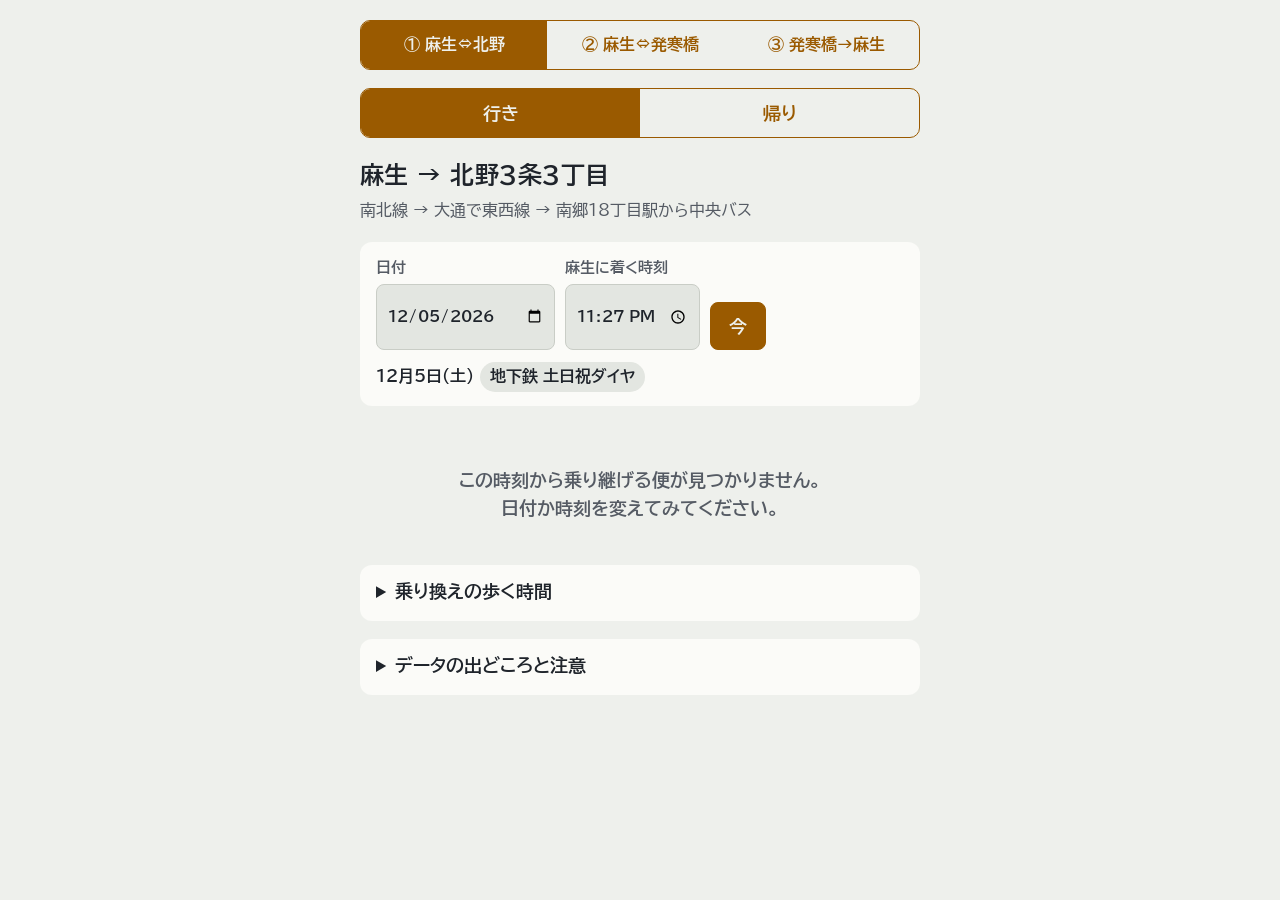
==== timetable/index.html @ 51fb3416 "乗り継ぎ時刻表アプリ（3行程・PWA）を timetable/ に追加" ====
<!doctype html><html><head><meta charset=utf8><meta name=viewport content="width=device-width,initial-scale=1,viewport-fit=cover"><style>:root{color-scheme:light;box-sizing:border-box;padding-top:env(safe-area-inset-top,0px);padding-bottom:env(safe-area-inset-bottom,0px)}html{scroll-padding-top:env(safe-area-inset-top,0px)}body{margin:0;padding:0;font:14px -apple-system,BlinkMacSystemFont,sans-serif;background:#fff;color:#000}img{max-width:100%}[hidden]:not([hidden=until-found i]){display:none!important}</style></head><body>
<title>乗り継ぎ時刻表</title>
<link rel="manifest" href="manifest.json">
<link rel="icon" href="icon.svg" type="image/svg+xml">
<meta name="theme-color" content="#1d2127">
<meta name="claude:viewport-fit-sides" content="cover">
<link rel="preconnect" href="https://fonts.googleapis.com">
<link rel="preconnect" href="https://fonts.gstatic.com" crossorigin>
<link rel="stylesheet" href="https://fonts.googleapis.com/css2?family=BIZ+UDPGothic:wght@400;700&display=swap">
<style>
/* Layout: one narrow column. Route switch, direction switch and search bar on top, then one card per connection, steps drawn as a line timeline in each line's color. */
:root {
  --bg: #1d2127;
  --surface: #262b33;
  --surface-2: #2f353f;
  --fg: #e9e7e2;
  --muted: #a9adb5;
  --line: #3b424d;
  --accent: #f0b35a;
  --namboku: #3fa45a;
  --tozai: #f08a2c;
  --bus: #4fa3d9;
  --warn-bg: #4a3a1f;
  --warn-fg: #f6d79c;
  --font: "BIZ UDPGothic", "Hiragino Sans", "Yu Gothic UI", "Meiryo", system-ui, sans-serif;
  color-scheme: dark;
}
@media (prefers-color-scheme: light) {
  :root:not([data-theme="dark"]) {
    --bg: #eef0ec; --surface: #fbfbf8; --surface-2: #e3e6e1; --fg: #1f242b; --muted: #555b64;
    --line: #c9cdc6; --accent: #9a5a00; --namboku: #1f7a38; --tozai: #b55a00; --bus: #1f6f9f;
    --warn-bg: #f7e6c2; --warn-fg: #5a3a00; color-scheme: light;
  }
}
:root[data-theme="light"] {
  --bg: #eef0ec; --surface: #fbfbf8; --surface-2: #e3e6e1; --fg: #1f242b; --muted: #555b64;
  --line: #c9cdc6; --accent: #9a5a00; --namboku: #1f7a38; --tozai: #b55a00; --bus: #1f6f9f;
  --warn-bg: #f7e6c2; --warn-fg: #5a3a00; color-scheme: light;
}
body {
  background: var(--bg); color: var(--fg);
  font-family: var(--font); font-size: 18px; line-height: 1.6;
  font-variant-numeric: tabular-nums;
}
.wrap {
  max-width: 560px; margin: 0 auto;
  padding-left: max(16px, env(safe-area-inset-left, 0px));
  padding-right: max(16px, env(safe-area-inset-right, 0px));
  padding-block: 20px 40px;
  display: grid; gap: 18px;
}
h1 { font-size: 24px; font-weight: 700; margin: 0; text-wrap: balance; letter-spacing: .02em; }
.route-line { color: var(--muted); font-size: 16px; margin: 4px 0 0; }
.seg { display: grid; grid-template-columns: 1fr 1fr; gap: 0; border: 1px solid var(--accent); border-radius: 10px; overflow: hidden; }
.seg button { border: 0; border-radius: 0; }
.seg3 { grid-template-columns: 1fr 1fr 1fr; }
.seg3 button { padding: 8px 6px; font-size: 16px; line-height: 1.35; }
.panel { background: var(--surface); border-radius: 12px; padding: 14px 16px; display: grid; gap: 12px; }
.row { display: flex; flex-wrap: wrap; gap: 10px; align-items: end; }
label { display: grid; gap: 4px; font-size: 15px; color: var(--muted); font-weight: 700; }
input[type="date"], input[type="time"], input[type="number"] {
  font: inherit; font-weight: 700; color: var(--fg); background: var(--surface-2);
  border: 1px solid var(--line); border-radius: 8px; padding: 8px 10px; min-height: 48px;
}
input[type="number"] { width: 5.5em; }
button {
  font: inherit; font-weight: 700; min-height: 48px; padding: 8px 18px; border-radius: 8px;
  border: 1px solid var(--accent); background: transparent; color: var(--accent); cursor: pointer;
}
button[aria-pressed="true"] { background: var(--accent); color: var(--bg); }
:focus-visible { outline: 3px solid var(--accent); outline-offset: 2px; }
.daytype { font-weight: 700; font-size: 16px; }
.chip { display: inline-block; padding: 2px 10px; border-radius: 999px; background: var(--surface-2); margin-left: 6px; }
.warn { background: var(--warn-bg); color: var(--warn-fg); border-radius: 10px; padding: 10px 14px; font-size: 16px; font-weight: 700; }
.list { display: grid; gap: 14px; }
.card { background: var(--surface); border-radius: 12px; padding: 14px 16px; display: grid; gap: 10px; }
.card.first { outline: 2px solid var(--accent); }
.head { display: flex; flex-wrap: wrap; justify-content: space-between; align-items: baseline; gap: 4px 12px; }
.big { font-size: 28px; font-weight: 700; line-height: 1.25; }
.big small { font-size: 17px; color: var(--muted); font-weight: 700; margin-left: 4px; }
.total { color: var(--muted); font-weight: 700; font-size: 16px; }
.until { font-weight: 700; color: var(--accent); font-size: 17px; }
ol.steps { list-style: none; margin: 0; padding: 0; display: grid; gap: 2px; }
ol.steps li { display: grid; grid-template-columns: 6px 1fr; gap: 12px; }
ol.steps .bar { border-radius: 3px; }
ol.steps .txt { padding-block: 4px; min-width: 0; }
.ln { font-size: 15px; font-weight: 700; }
.tm { font-weight: 700; font-size: 19px; }
.wait { color: var(--muted); font-size: 15px; }
.empty { color: var(--muted); font-weight: 700; text-align: center; padding: 24px 0; }
details { background: var(--surface); border-radius: 12px; padding: 12px 16px; }
summary { font-weight: 700; cursor: pointer; min-height: 32px; }
.notes { font-size: 15px; color: var(--muted); display: grid; gap: 8px; margin-top: 8px; }
.notes p { margin: 0; }
.notes a { color: var(--accent); }
@media (prefers-reduced-motion: reduce) { * { transition: none !important; } }
</style>

<div class="wrap">
  <div class="seg seg3" role="group" aria-label="行程">
    <button type="button" id="r1btn" aria-pressed="true">① 麻生⇔北野</button>
    <button type="button" id="r2btn" aria-pressed="false">② 麻生⇔発寒橋</button>
    <button type="button" id="r3btn" aria-pressed="false">③ 発寒橋→麻生</button>
  </div>

  <div class="seg" role="group" aria-label="向き" id="dirseg">
    <button type="button" id="dirOut" aria-pressed="true">行き</button>
    <button type="button" id="dirBack" aria-pressed="false">帰り</button>
  </div>

  <header>
    <h1 id="ttl">麻生 → 北野3条3丁目</h1>
    <p class="route-line" id="sub">南北線 → 大通で東西線 → 南郷18丁目駅から中央バス</p>
  </header>

  <section class="panel" aria-label="出発の日時">
    <div class="row">
      <label for="d">日付<input type="date" id="d"></label>
      <label for="t"><span id="tlabel">麻生に着く時刻</span><input type="time" id="t"></label>
      <button type="button" id="now" aria-pressed="true">今</button>
    </div>
    <div class="daytype" id="daytype"></div>
  </section>

  <div id="warns" class="list"></div>
  <div id="list" class="list" aria-live="polite"></div>

  <details>
    <summary>乗り換えの歩く時間</summary>
    <div class="notes">
      <p>実際に歩いてみて、合わなければ直してください。どの行程にも使います。この端末に覚えておきます。</p>
      <div class="row">
        <label for="x1">大通 南北線⇔東西線（分）<input type="number" id="x1" min="1" max="20" step="1"></label>
        <label for="x2">南郷18丁目 改札⇔バス乗り場（分）<input type="number" id="x2" min="1" max="20" step="1"></label>
        <label for="x3">琴似 地下鉄⇔バス乗り場（分）<input type="number" id="x3" min="1" max="20" step="1"></label>
        <label for="x4">札幌駅前 バス⇔さっぽろ駅（分）<input type="number" id="x4" min="1" max="20" step="1"></label>
      </div>
      <p>はじめの値（5分・4分・3分・5分）は仮の値です。公式の数字は見つかっていません。</p>
    </div>
  </details>

  <details>
    <summary>データの出どころと注意</summary>
    <div class="notes">
      <p>地下鉄：札幌市交通局の駅別時刻表（南北線 麻生・大通・さっぽろ、東西線 大通・南郷18丁目・琴似）。乗車時間は交通局「駅間所要時間」より、麻生⇔大通 11分、大通⇔南郷18丁目 14分、大通⇔琴似 11分、さっぽろ⇔麻生 9分。</p>
      <p>中央バス（①②）：北海道中央バスの公開時刻データ（GTFS-JP、CC BY、北海道オープンデータ推進協議会）。有効期間 2026年11月1日〜2027年4月30日。①は南62・月62・南77・南85、②は西48・西49（新川発寒線）です。</p>
      <p>JRバス（③）：ジェイ・アール北海道バス公式の時刻表（2026年4月1日改正、手稲線55・55-1、手稲金山線57、西町線61）から、発寒橋の発車時刻を使っています。札幌駅前の到着時刻は便ごとの公式値がないため、公式の区間所要時間（28分）で計算した目安です。</p>
      <p>時刻表どおりの案内です。遅れやバスの現在地は出ません。年末年始の地下鉄のダイヤは確認できていません。</p>
      <p><a href="https://www.city.sapporo.jp/st/time/" target="_blank" rel="noopener">札幌市交通局 時刻表</a> ／ <a href="https://ckan.hoda.jp/dataset/gtfs-data" target="_blank" rel="noopener">北海道中央バス GTFS（HODA）</a> ／ <a href="https://www.jrhokkaidobus.com/" target="_blank" rel="noopener">ジェイ・アール北海道バス</a></p>
    </div>
  </details>
</div>

<script>
const DATA = {"sub":{"asabuS":{"wd":{"6":"0 10 20 30 39 48 57","7":"6 14 21 25 29 33 37 41 45 50 54 58","8":"2 7 11 15 19 23 27 31 36 40 44 48 52 56","9":"0 5 9 13 17 21 25 29 33 37 42 49 56","10":"3 10 17 24 31 38 45 52 59","11":"6 13 20 27 34 41 48 55","12":"2 9 16 23 30 37 44 51 58","13":"5 12 19 26 33 40 47 54","14":"1 8 15 22 29 36 43 50 57","15":"4 11 18 25 32 39 46 53","16":"1 8 15 22 29 35 40 45 50 55","17":"0 6 11 16 21 26 31 36 42 47 52 57","18":"2 7 13 18 23 28 33 38 43 48 53 59","19":"4 9 14 20 25 30 36 41 46 53","20":"2 10 18 26 34 42 50 58","21":"6 14 22 30 38 46 54","22":"2 10 18 27 35 43 51 59","23":"8 17 26 35 43 51","0":"0"},"hol":{"6":"0 10 20 30 40 49 57","7":"5 12 16 20 26 33 39 45 51 57","8":"3 9 15 21 27 32 38 44 50 56","9":"3 10 15 21 28 35 42 49 56","10":"3 10 17 24 31 38 45 52 59","11":"6 13 20 27 34 41 48 55","12":"2 9 16 23 30 37 44 51 58","13":"5 12 19 26 33 40 47 54","14":"1 8 15 22 29 36 43 50 57","15":"4 11 18 25 32 39 46 53","16":"0 7 14 21 28 35 42 49 56","17":"3 10 17 24 31 38 45 52 59","18":"6 13 20 27 34 41 48 57","19":"4 12 18 24 31 37 45 54","20":"2 10 18 26 34 42 50 58","21":"6 14 22 30 38 46 54","22":"2 10 18 27 35 43 51 59","23":"8 17 26 35 43 51","0":"0"}},"odoriE":{"wd":{"6":"15 25 35 45 54","7":"03 12 21 28 35 41 46 50 55 59","8":"03 07 11 15 19 24 28 32 37 41 45 49 53 58","9":"02 05 10 14 19 23 27 31 35 40 45 50 57","10":"04 12 19 26 33 40 47 54","11":"01 08 15 22 29 36 43 50 57","12":"04 11 18 25 32 39 46 53","13":"00 07 14 21 28 35 42 49 56","14":"03 10 17 24 31 38 45 52 59","15":"06 13 20 27 34 41 48 55","16":"02 09 16 23 30 37 45 51 58","17":"04 10 15 20 25 31 36 41 46 51 56","18":"01 06 11 17 22 27 32 37 42 47 53 58","19":"04 09 15 20 25 30 35 40 46 51 57","20":"03 09 17 25 32 40 47 55","21":"02 10 17 25 32 40 47 55","22":"02 10 17 25 34 43 50 59","23":"06 14 23 31 39 47 55","0":"05 15"},"hol":{"6":"15 25 35 45 54","7":"03 13 21 30 37 44 51 58","8":"05 12 19 26 33 40 47 54","9":"01 08 15 22 29 36 43 50 57","10":"04 11 18 25 32 39 46 53","11":"00 07 14 21 28 35 42 49 56","12":"03 10 17 24 31 38 45 52 59","13":"06 13 20 27 34 41 48 55","14":"02 09 16 23 30 37 44 51 58","15":"05 12 19 26 33 40 47 54","16":"01 08 15 22 29 36 43 50 57","17":"04 11 18 25 32 39 46 53","18":"00 07 14 21 28 35 42 49 56","19":"03 10 17 24 31 38 45 53","20":"01 09 15 23 30 38 45 53","21":"00 08 15 23 30 38 45 53","22":"00 08 15 23 32 41 50 58","23":"06 14 22 31 39 47 55","0":"05 15"}},"n18W":{"wd":{"6":"05 15 25 35 42 48 53 59","7":"03 08 12 16 20 24 28 32 37 41 46 50 54 58","8":"02 06 10 14 18 22 27 31 36 40 44 49 53 59","9":"05 12 18 25 33 39 46 52 59","10":"06 13 21 28 35 43 50 57","11":"04 11 18 25 32 39 46 53","12":"00 07 14 21 28 35 42 49 56","13":"03 10 17 24 31 38 45 52 59","14":"06 13 20 27 34 41 48 55","15":"02 09 16 23 30 37 44 51 58","16":"05 12 19 25 30 35 40 45 50 55","17":"00 05 10 15 20 25 31 36 41 46 51 56","18":"02 07 12 17 22 27 32 37 43 48 53 58","19":"05 12 19 27 34 42 50 57","20":"05 12 20 27 35 42 50 57","21":"05 12 20 27 35 42 50 57","22":"05 14 23 32 41 49 57","23":"05 15 25 35 45 55","0":"05"},"hol":{"6":"05 15 25 35 44 51 58","7":"06 13 20 27 34 41 48 55","8":"02 09 16 23 30 37 44 51 58","9":"05 12 19 26 33 40 47 54","10":"01 08 15 22 29 36 43 50 57","11":"04 11 18 25 32 39 46 53","12":"00 07 14 21 28 35 42 49 56","13":"03 10 17 24 31 38 45 52 59","14":"06 13 20 27 34 41 48 55","15":"02 09 16 23 30 37 44 51 58","16":"05 12 19 26 33 40 47 54","17":"01 08 15 22 29 36 43 50 57","18":"04 11 18 25 32 39 46 53","19":"00 08 16 24 32 40 48 55","20":"03 10 18 25 33 40 48 55","21":"03 10 18 25 33 40 48 55","22":"03 12 21 29 39 48 57","23":"05 15 25 35 45 55","0":"05"}},"odoriN":{"wd":{"6":"16 26 36 46 54","7":"1 8 14 20 25 29 33 37 41 46 50 54 58","8":"3 7 11 15 19 23 27 31 35 39 44 48 52 56","9":"1 5 9 13 17 21 25 30 37 43 50 58","10":"5 13 19 26 34 41 48 55","11":"2 9 16 23 30 37 44 51 58","12":"5 12 19 26 33 40 47 54","13":"1 8 15 22 29 36 43 50 57","14":"4 11 18 25 32 39 46 53","15":"0 7 14 21 28 35 42 49 56","16":"3 10 17 23 28 32 37 42 48 53 59","17":"4 9 14 19 25 30 35 40 45 50 55","18":"1 6 11 16 21 26 32 37 42 47 52 57","19":"2 7 12 18 23 30 34 38 45 53","20":"1 9 17 25 33 42 50 58","21":"6 14 22 30 38 46 54","22":"2 10 18 26 34 43 51","23":"0 8 15 23 31 40 49 58","0":"7 16"},"hol":{"6":"16 26 36 46 54","7":"1 8 15 21 27 33 39 45 51 56","8":"1 7 13 19 25 31 37 43 49 55","9":"2 8 16 23 30 37 44 51 59","10":"5 12 19 26 33 40 47 54","11":"1 8 15 22 29 36 43 50 57","12":"4 11 18 25 32 39 46 53","13":"0 7 14 21 28 35 42 49 56","14":"3 10 17 24 31 38 45 52 59","15":"6 13 20 27 34 41 48 55","16":"2 9 16 23 30 37 44 51 58","17":"5 12 19 26 33 40 47 54","18":"1 8 15 22 29 36 43 50 57","19":"4 12 20 28 32 37 45 53","20":"2 10 18 25 34 42 50 58","21":"6 14 22 30 38 46 54","22":"2 10 18 26 34 43 51","23":"0 8 15 23 31 40 49 58","0":"7 16"}},"odoriW":{"wd":{"6":"09 19 29 39 49 56","7":"02 07 13 17 22 26 30 34 38 42 46 51 55","8":"00 04 08 12 16 20 24 28 32 36 41 45 50 54 58","9":"03 07 13 19 26 32 39 47 53","10":"00 06 13 20 27 35 42 49 57","11":"04 11 18 25 32 39 46 53","12":"00 07 14 21 28 35 42 49 56","13":"03 10 17 24 31 38 45 52 59","14":"06 13 20 27 34 41 48 55","15":"02 09 16 23 30 37 44 51 58","16":"05 12 19 26 33 39 44 49 54 59","17":"04 09 14 19 24 29 34 39 45 50 55","18":"00 05 10 16 21 26 31 36 41 46 51 57","19":"02 07 12 19 26 33 41 48 56","20":"04 11 19 26 34 41 49 56","21":"04 11 19 26 34 41 49 56","22":"04 11 19 28 37 46 55","23":"03 11 19 29 39 49 59","0":"09 19"},"hol":{"6":"09 19 29 39 49 58","7":"05 12 20 27 34 41 48 55","8":"02 09 16 23 30 37 44 51 58","9":"05 12 19 26 33 40 47 54","10":"01 08 15 22 29 36 43 50 57","11":"04 11 18 25 32 39 46 53","12":"00 07 14 21 28 35 42 49 56","13":"03 10 17 24 31 38 45 52 59","14":"06 13 20 27 34 41 48 55","15":"02 09 16 23 30 37 44 51 58","16":"05 12 19 26 33 40 47 54","17":"01 08 15 22 29 36 43 50 57","18":"04 11 18 25 32 39 46 53","19":"00 07 14 22 30 38 46 54","20":"02 09 17 24 32 39 47 54","21":"02 09 17 24 32 39 47 54","22":"02 09 17 26 35 43 53","23":"02 11 19 29 39 49 59","0":"09 19"}},"kotoniE":{"wd":{"6":"04 14 24 34 43 52","7":"01 10 17 24 30 35 39 43 47 52 56","8":"00 04 08 12 16 21 25 30 34 38 42 46 50 54 59","9":"03 08 12 16 20 24 29 34 39 46 53","10":"01 08 15 22 29 36 43 50 57","11":"04 11 18 25 32 39 46 53","12":"00 07 14 21 28 35 42 49 56","13":"03 10 17 24 31 38 45 52 59","14":"06 13 20 27 34 41 48 55","15":"02 09 16 23 30 37 44 51 58","16":"05 12 19 26 34 40 47 53 59","17":"04 09 14 20 25 30 35 40 45 50 55","18":"00 06 11 16 21 26 31 36 42 47 53 58","19":"04 09 14 19 24 29 35 40 46 52 58","20":"06 14 21 29 36 44 51 59","21":"06 14 21 29 36 44 51 59","22":"06 14 23 32 39 48 55","23":"03 12 20 28 36 44 54","0":"04"},"hol":{"6":"04 14 24 34 43 52","7":"02 10 19 26 33 40 47 54","8":"01 08 15 22 29 36 43 50 57","9":"04 11 18 25 32 39 46 53","10":"00 07 14 21 28 35 42 49 56","11":"03 10 17 24 31 38 45 52 59","12":"06 13 20 27 34 41 48 55","13":"02 09 16 23 30 37 44 51 58","14":"05 12 19 26 33 40 47 54","15":"01 08 15 22 29 36 43 50 57","16":"04 11 18 25 32 39 46 53","17":"00 07 14 21 28 35 42 49 56","18":"03 10 17 24 31 38 45 52 59","19":"06 13 20 27 34 42 50 58","20":"04 12 19 27 34 42 49 57","21":"04 12 19 27 34 42 49 57","22":"04 12 21 30 39 47 55","23":"03 11 20 28 36 44 54","0":"04"}},"sapporoN":{"wd":{"6":"18 28 38 48 55","7":"03 10 16 22 26 30 35 39 43 48 52 56","8":"00 05 09 13 17 21 25 29 33 37 41 46 50 54 58","9":"02 06 10 14 18 22 27 32 38 45 52 59","10":"07 14 20 28 35 42 49 56","11":"03 10 17 24 31 38 45 52 59","12":"06 13 20 27 34 41 48 55","13":"02 09 16 23 30 37 44 51 58","14":"05 12 19 26 33 40 47 54","15":"01 08 15 22 29 36 43 50 57","16":"04 11 18 24 29 34 39 44 49 55","17":"00 05 11 16 21 26 31 36 41 47 52 57","18":"02 07 12 18 23 28 33 38 43 48 53 59","19":"04 09 14 19 25 31 35 39 47 55","20":"03 11 19 27 35 43 52","21":"00 08 16 24 32 40 48 56","22":"04 12 20 28 36 44 53","23":"01 10 17 25 33 41 50","0":"00 09 18"},"hol":{"6":"18 28 38 48 55","7":"03 10 16 22 28 34 40 46 52 58","8":"03 09 15 21 27 33 39 45 51 57","9":"03 10 17 25 32 39 46 53","10":"00 07 14 21 28 35 42 49 56","11":"03 10 17 24 31 38 45 52 59","12":"06 13 20 27 34 41 48 55","13":"02 09 16 23 30 37 44 51 58","14":"05 12 19 26 33 40 47 54","15":"01 08 15 22 29 36 43 50 57","16":"04 11 18 25 32 39 46 53","17":"00 07 14 21 28 35 42 49 56","18":"03 10 17 24 31 38 45 52 59","19":"06 13 21 30 34 38 47 55","20":"03 11 19 27 35 44 52","21":"00 08 16 24 32 40 48 56","22":"04 12 20 28 36 44 53","23":"01 10 17 25 33 41 50","0":"00 09 18"}}},"out":[{"dep":"07:07","arr":"07:12","route":"南77清田団地線","head":"清田団地","svc":"S000001"},{"dep":"07:28","arr":"07:33","route":"南85清田団地線","head":"ヒルズガーデン清田","svc":"S000001"},{"dep":"07:32","arr":"07:37","route":"南62北野線","head":"イオンモール札幌平岡","svc":"S000001"},{"dep":"07:35","arr":"07:41","route":"月62北野線","head":"イオンモール札幌平岡","svc":"S000001"},{"dep":"07:43","arr":"07:48","route":"南77清田団地線","head":"清田団地","svc":"S000001"},{"dep":"07:56","arr":"08:01","route":"南85清田団地線","head":"ヒルズガーデン清田","svc":"S000001"},{"dep":"08:07","arr":"08:12","route":"南77清田団地線","head":"清田団地","svc":"S000001"},{"dep":"08:10","arr":"08:15","route":"南62北野線","head":"イオンモール札幌平岡","svc":"S000001"},{"dep":"08:18","arr":"08:26","route":"月62北野線","head":"イオンモール札幌平岡","svc":"S000001"},{"dep":"08:25","arr":"08:30","route":"南77清田団地線","head":"清田団地","svc":"S000001"},{"dep":"08:32","arr":"08:37","route":"南85清田団地線","head":"ヒルズガーデン清田","svc":"S000001"},{"dep":"09:14","arr":"09:19","route":"南77清田団地線","head":"清田団地","svc":"S000001"},{"dep":"09:16","arr":"09:21","route":"月62北野線","head":"イオンモール札幌平岡","svc":"S000001"},{"dep":"10:08","arr":"10:14","route":"月62北野線","head":"イオンモール札幌平岡","svc":"S000001"},{"dep":"10:14","arr":"10:19","route":"南77清田団地線","head":"清田団地","svc":"S000001"},{"dep":"10:25","arr":"10:30","route":"南85清田団地線","head":"ヒルズガーデン清田","svc":"S000001"},{"dep":"10:40","arr":"10:45","route":"南77清田団地線","head":"清田団地","svc":"S000001"},{"dep":"10:55","arr":"11:00","route":"南85清田団地線","head":"ヒルズガーデン清田","svc":"S000001"},{"dep":"11:05","arr":"11:10","route":"月62北野線","head":"イオンモール札幌平岡","svc":"S000001"},{"dep":"11:25","arr":"11:30","route":"南85清田団地線","head":"ヒルズガーデン清田","svc":"S000001"},{"dep":"11:40","arr":"11:45","route":"南77清田団地線","head":"清田団地","svc":"S000001"},{"dep":"11:55","arr":"12:00","route":"南85清田団地線","head":"ヒルズガーデン清田","svc":"S000001"},{"dep":"12:05","arr":"12:10","route":"月62北野線","head":"イオンモール札幌平岡","svc":"S000001"},{"dep":"12:25","arr":"12:30","route":"南85清田団地線","head":"ヒルズガーデン清田","svc":"S000001"},{"dep":"12:40","arr":"12:45","route":"南77清田団地線","head":"清田団地","svc":"S000001"},{"dep":"12:55","arr":"13:00","route":"南85清田団地線","head":"ヒルズガーデン清田","svc":"S000001"},{"dep":"13:05","arr":"13:10","route":"月62北野線","head":"イオンモール札幌平岡","svc":"S000001"},{"dep":"13:25","arr":"13:30","route":"南85清田団地線","head":"ヒルズガーデン清田","svc":"S000001"},{"dep":"13:55","arr":"14:00","route":"南85清田団地線","head":"ヒルズガーデン清田","svc":"S000001"},{"dep":"14:05","arr":"14:10","route":"月62北野線","head":"イオンモール札幌平岡","svc":"S000001"},{"dep":"14:25","arr":"14:30","route":"南85清田団地線","head":"ヒルズガーデン清田","svc":"S000001"},{"dep":"14:55","arr":"15:00","route":"南85清田団地線","head":"ヒルズガーデン清田","svc":"S000001"},{"dep":"15:05","arr":"15:10","route":"月62北野線","head":"イオンモール札幌平岡","svc":"S000001"},{"dep":"15:25","arr":"15:30","route":"南85清田団地線","head":"ヒルズガーデン清田","svc":"S000001"},{"dep":"15:40","arr":"15:45","route":"南77清田団地線","head":"清田団地","svc":"S000001"},{"dep":"15:55","arr":"16:00","route":"南85清田団地線","head":"ヒルズガーデン清田","svc":"S000001"},{"dep":"16:05","arr":"16:11","route":"月62北野線","head":"イオンモール札幌平岡","svc":"S000001"},{"dep":"16:09","arr":"16:14","route":"南77清田団地線","head":"清田団地","svc":"S000001"},{"dep":"16:20","arr":"16:25","route":"南85清田団地線","head":"ヒルズガーデン清田","svc":"S000001"},{"dep":"16:40","arr":"16:46","route":"南77清田団地線","head":"清田団地","svc":"S000001"},{"dep":"16:50","arr":"16:55","route":"南85清田団地線","head":"ヒルズガーデン清田","svc":"S000001"},{"dep":"17:06","arr":"17:12","route":"月62北野線","head":"イオンモール札幌平岡","svc":"S000001"},{"dep":"17:09","arr":"17:15","route":"南77清田団地線","head":"清田団地","svc":"S000001"},{"dep":"17:25","arr":"17:30","route":"南85清田団地線","head":"ヒルズガーデン清田","svc":"S000001"},{"dep":"17:40","arr":"17:46","route":"南77清田団地線","head":"清田団地","svc":"S000001"},{"dep":"17:50","arr":"17:55","route":"南85清田団地線","head":"ヒルズガーデン清田","svc":"S000001"},{"dep":"17:54","arr":"18:02","route":"月62北野線","head":"イオンモール札幌平岡","svc":"S000001"},{"dep":"18:10","arr":"18:16","route":"南77清田団地線","head":"清田団地","svc":"S000001"},{"dep":"18:20","arr":"18:25","route":"南85清田団地線","head":"ヒルズガーデン清田","svc":"S000001"},{"dep":"18:40","arr":"18:49","route":"月62北野線","head":"イオンモール札幌平岡","svc":"S000001"},{"dep":"18:40","arr":"18:46","route":"南77清田団地線","head":"清田団地","svc":"S000001"},{"dep":"18:50","arr":"18:55","route":"南85清田団地線","head":"ヒルズガーデン清田","svc":"S000001"},{"dep":"19:00","arr":"19:05","route":"南77清田団地線","head":"清田団地","svc":"S000001"},{"dep":"19:15","arr":"19:20","route":"南85清田団地線","head":"ヒルズガーデン清田","svc":"S000001"},{"dep":"19:21","arr":"19:26","route":"月62北野線","head":"イオンモール札幌平岡","svc":"S000001"},{"dep":"19:35","arr":"19:40","route":"南77清田団地線","head":"清田団地","svc":"S000001"},{"dep":"19:50","arr":"19:55","route":"南85清田団地線","head":"ヒルズガーデン清田","svc":"S000001"},{"dep":"20:15","arr":"20:20","route":"南77清田団地線","head":"清田団地","svc":"S000001"},{"dep":"20:30","arr":"20:35","route":"南85清田団地線","head":"ヒルズガーデン清田","svc":"S000001"},{"dep":"20:54","arr":"20:59","route":"月62北野線","head":"イオンモール札幌平岡","svc":"S000001"},{"dep":"21:01","arr":"21:06","route":"南77清田団地線","head":"清田団地","svc":"S000001"},{"dep":"21:30","arr":"21:35","route":"南85清田団地線","head":"ヒルズガーデン清田","svc":"S000001"},{"dep":"22:00","arr":"22:05","route":"南77清田団地線","head":"清田団地","svc":"S000001"},{"dep":"22:35","arr":"22:40","route":"南85清田団地線","head":"ヒルズガーデン清田","svc":"S000001"},{"dep":"20:04","arr":"20:09","route":"月62北野線","head":"イオンモール札幌平岡","svc":"S000024"},{"dep":"18:09","arr":"18:14","route":"南77清田団地線","head":"清田団地","svc":"S000025"},{"dep":"18:53","arr":"18:58","route":"南85清田団地線","head":"ヒルズガーデン清田","svc":"S000025"},{"dep":"19:04","arr":"19:09","route":"月62北野線","head":"イオンモール札幌平岡","svc":"S000025"},{"dep":"19:11","arr":"19:16","route":"南77清田団地線","head":"清田団地","svc":"S000025"},{"dep":"19:23","arr":"19:28","route":"南85清田団地線","head":"ヒルズガーデン清田","svc":"S000025"},{"dep":"20:00","arr":"20:05","route":"南77清田団地線","head":"清田団地","svc":"S000025"},{"dep":"20:23","arr":"20:28","route":"南85清田団地線","head":"ヒルズガーデン清田","svc":"S000025"},{"dep":"21:00","arr":"21:05","route":"南77清田団地線","head":"清田団地","svc":"S000025"},{"dep":"21:10","arr":"21:15","route":"南85清田団地線","head":"ヒルズガーデン清田","svc":"S000025"},{"dep":"07:45","arr":"07:50","route":"南85清田団地線","head":"ヒルズガーデン清田","svc":"S000026"},{"dep":"07:54","arr":"07:59","route":"南77清田団地線","head":"清田団地","svc":"S000026"},{"dep":"08:04","arr":"08:09","route":"月62北野線","head":"イオンモール札幌平岡","svc":"S000026"},{"dep":"08:30","arr":"08:35","route":"南77清田団地線","head":"清田団地","svc":"S000026"},{"dep":"08:50","arr":"08:55","route":"南85清田団地線","head":"ヒルズガーデン清田","svc":"S000026"},{"dep":"09:04","arr":"09:09","route":"月62北野線","head":"イオンモール札幌平岡","svc":"S000026"},{"dep":"17:09","arr":"17:14","route":"南77清田団地線","head":"清田団地","svc":"S000026"},{"dep":"17:53","arr":"17:58","route":"南85清田団地線","head":"ヒルズガーデン清田","svc":"S000026"},{"dep":"18:04","arr":"18:09","route":"月62北野線","head":"イオンモール札幌平岡","svc":"S000026"},{"dep":"09:02","arr":"09:07","route":"南77清田団地線","head":"清田団地","svc":"S000027"},{"dep":"09:58","arr":"10:03","route":"南85清田団地線","head":"ヒルズガーデン清田","svc":"S000027"},{"dep":"10:04","arr":"10:09","route":"月62北野線","head":"イオンモール札幌平岡","svc":"S000027"},{"dep":"10:30","arr":"10:35","route":"南77清田団地線","head":"清田団地","svc":"S000027"},{"dep":"10:53","arr":"10:58","route":"南85清田団地線","head":"ヒルズガーデン清田","svc":"S000027"},{"dep":"11:04","arr":"11:09","route":"月62北野線","head":"イオンモール札幌平岡","svc":"S000027"},{"dep":"11:30","arr":"11:35","route":"南77清田団地線","head":"清田団地","svc":"S000027"},{"dep":"11:53","arr":"11:58","route":"南85清田団地線","head":"ヒルズガーデン清田","svc":"S000027"},{"dep":"12:04","arr":"12:09","route":"月62北野線","head":"イオンモール札幌平岡","svc":"S000027"},{"dep":"12:27","arr":"12:32","route":"南77清田団地線","head":"清田団地","svc":"S000027"},{"dep":"12:53","arr":"12:58","route":"南85清田団地線","head":"ヒルズガーデン清田","svc":"S000027"},{"dep":"13:04","arr":"13:09","route":"月62北野線","head":"イオンモール札幌平岡","svc":"S000027"},{"dep":"13:53","arr":"13:58","route":"南85清田団地線","head":"ヒルズガーデン清田","svc":"S000027"},{"dep":"14:04","arr":"14:09","route":"月62北野線","head":"イオンモール札幌平岡","svc":"S000027"},{"dep":"14:53","arr":"14:58","route":"南85清田団地線","head":"ヒルズガーデン清田","svc":"S000027"},{"dep":"15:04","arr":"15:09","route":"月62北野線","head":"イオンモール札幌平岡","svc":"S000027"},{"dep":"15:27","arr":"15:32","route":"南77清田団地線","head":"清田団地","svc":"S000027"},{"dep":"15:53","arr":"15:58","route":"南85清田団地線","head":"ヒルズガーデン清田","svc":"S000027"},{"dep":"16:04","arr":"16:09","route":"月62北野線","head":"イオンモール札幌平岡","svc":"S000027"},{"dep":"16:19","arr":"16:24","route":"南77清田団地線","head":"清田団地","svc":"S000027"},{"dep":"16:53","arr":"16:58","route":"南85清田団地線","head":"ヒルズガーデン清田","svc":"S000027"},{"dep":"17:04","arr":"17:09","route":"月62北野線","head":"イオンモール札幌平岡","svc":"S000027"},{"dep":"09:40","arr":"09:45","route":"南77清田団地線","head":"清田団地","svc":"S000028"},{"dep":"13:40","arr":"13:45","route":"南77清田団地線","head":"清田団地","svc":"S000028"},{"dep":"14:40","arr":"14:45","route":"南77清田団地線","head":"清田団地","svc":"S000028"},{"dep":"09:20","arr":"09:25","route":"南85清田団地線","head":"ヒルズガーデン清田","svc":"S000037"}],"back":[{"dep":"06:24","arr":"06:32","route":"南77清田団地線","head":"南郷18丁目駅","svc":"S000001"},{"dep":"06:39","arr":"06:46","route":"南85清田団地線","head":"南郷18丁目駅","svc":"S000001"},{"dep":"06:49","arr":"06:57","route":"南77清田団地線","head":"南郷18丁目駅","svc":"S000001"},{"dep":"06:51","arr":"06:59","route":"月62北野線","head":"月寒中央駅","svc":"S000001"},{"dep":"06:56","arr":"07:03","route":"南85清田団地線","head":"南郷18丁目駅","svc":"S000001"},{"dep":"07:10","arr":"07:17","route":"南85清田団地線","head":"南郷18丁目駅","svc":"S000001"},{"dep":"07:14","arr":"07:22","route":"南77清田団地線","head":"南郷18丁目駅","svc":"S000001"},{"dep":"07:17","arr":"07:25","route":"南62北野線","head":"南郷18丁目駅","svc":"S000001"},{"dep":"07:21","arr":"07:28","route":"南85清田団地線","head":"南郷18丁目駅","svc":"S000001"},{"dep":"07:25","arr":"07:34","route":"月62北野線","head":"月寒中央駅","svc":"S000001"},{"dep":"07:29","arr":"07:37","route":"南77清田団地線","head":"南郷18丁目駅","svc":"S000001"},{"dep":"07:39","arr":"07:46","route":"南85清田団地線","head":"南郷18丁目駅","svc":"S000001"},{"dep":"07:51","arr":"07:59","route":"南77清田団地線","head":"南郷18丁目駅","svc":"S000001"},{"dep":"07:53","arr":"08:03","route":"南62北野線","head":"南郷18丁目駅","svc":"S000001"},{"dep":"08:00","arr":"08:07","route":"南85清田団地線","head":"南郷18丁目駅","svc":"S000001"},{"dep":"08:06","arr":"08:14","route":"南77清田団地線","head":"南郷18丁目駅","svc":"S000001"},{"dep":"08:19","arr":"08:26","route":"南85清田団地線","head":"南郷18丁目駅","svc":"S000001"},{"dep":"08:25","arr":"08:34","route":"月62北野線","head":"月寒中央駅","svc":"S000001"},{"dep":"08:27","arr":"08:35","route":"南77清田団地線","head":"南郷18丁目駅","svc":"S000001"},{"dep":"08:43","arr":"08:50","route":"南85清田団地線","head":"南郷18丁目駅","svc":"S000001"},{"dep":"08:59","arr":"09:07","route":"南77清田団地線","head":"南郷18丁目駅","svc":"S000001"},{"dep":"09:08","arr":"09:15","route":"南85清田団地線","head":"南郷18丁目駅","svc":"S000001"},{"dep":"09:20","arr":"09:29","route":"月62北野線","head":"月寒中央駅","svc":"S000001"},{"dep":"09:26","arr":"09:34","route":"南77清田団地線","head":"南郷18丁目駅","svc":"S000001"},{"dep":"09:59","arr":"10:07","route":"南77清田団地線","head":"南郷18丁目駅","svc":"S000001"},{"dep":"10:12","arr":"10:19","route":"南85清田団地線","head":"南郷18丁目駅","svc":"S000001"},{"dep":"10:18","arr":"10:27","route":"月62北野線","head":"月寒中央駅","svc":"S000001"},{"dep":"10:24","arr":"10:32","route":"南77清田団地線","head":"南郷18丁目駅","svc":"S000001"},{"dep":"10:42","arr":"10:49","route":"南85清田団地線","head":"南郷18丁目駅","svc":"S000001"},{"dep":"11:12","arr":"11:19","route":"南85清田団地線","head":"南郷18丁目駅","svc":"S000001"},{"dep":"11:24","arr":"11:32","route":"南77清田団地線","head":"南郷18丁目駅","svc":"S000001"},{"dep":"11:42","arr":"11:49","route":"南85清田団地線","head":"南郷18丁目駅","svc":"S000001"},{"dep":"12:12","arr":"12:19","route":"南85清田団地線","head":"南郷18丁目駅","svc":"S000001"},{"dep":"12:24","arr":"12:32","route":"南77清田団地線","head":"南郷18丁目駅","svc":"S000001"},{"dep":"12:42","arr":"12:49","route":"南85清田団地線","head":"南郷18丁目駅","svc":"S000001"},{"dep":"13:12","arr":"13:19","route":"南85清田団地線","head":"南郷18丁目駅","svc":"S000001"},{"dep":"13:24","arr":"13:32","route":"南77清田団地線","head":"南郷18丁目駅","svc":"S000001"},{"dep":"13:42","arr":"13:49","route":"南85清田団地線","head":"南郷18丁目駅","svc":"S000001"},{"dep":"14:12","arr":"14:19","route":"南85清田団地線","head":"南郷18丁目駅","svc":"S000001"},{"dep":"14:24","arr":"14:32","route":"南77清田団地線","head":"南郷18丁目駅","svc":"S000001"},{"dep":"14:42","arr":"14:49","route":"南85清田団地線","head":"南郷18丁目駅","svc":"S000001"},{"dep":"15:12","arr":"15:19","route":"南85清田団地線","head":"南郷18丁目駅","svc":"S000001"},{"dep":"15:24","arr":"15:32","route":"南77清田団地線","head":"南郷18丁目駅","svc":"S000001"},{"dep":"15:42","arr":"15:49","route":"南85清田団地線","head":"南郷18丁目駅","svc":"S000001"},{"dep":"15:54","arr":"16:02","route":"南77清田団地線","head":"南郷18丁目駅","svc":"S000001"},{"dep":"16:07","arr":"16:14","route":"南85清田団地線","head":"南郷18丁目駅","svc":"S000001"},{"dep":"16:20","arr":"16:29","route":"月62北野線","head":"月寒中央駅","svc":"S000001"},{"dep":"16:24","arr":"16:32","route":"南77清田団地線","head":"南郷18丁目駅","svc":"S000001"},{"dep":"16:37","arr":"16:44","route":"南85清田団地線","head":"南郷18丁目駅","svc":"S000001"},{"dep":"17:07","arr":"17:16","route":"月62北野線","head":"月寒中央駅","svc":"S000001"},{"dep":"17:12","arr":"17:19","route":"南85清田団地線","head":"南郷18丁目駅","svc":"S000001"},{"dep":"17:25","arr":"17:33","route":"南77清田団地線","head":"南郷18丁目駅","svc":"S000001"},{"dep":"17:36","arr":"17:43","route":"南85清田団地線","head":"南郷18丁目駅","svc":"S000001"},{"dep":"17:47","arr":"17:56","route":"月62北野線","head":"月寒中央駅","svc":"S000001"},{"dep":"18:07","arr":"18:14","route":"南85清田団地線","head":"南郷18丁目駅","svc":"S000001"},{"dep":"18:27","arr":"18:34","route":"南85清田団地線","head":"南郷18丁目駅","svc":"S000001"},{"dep":"18:32","arr":"18:41","route":"月62北野線","head":"月寒中央駅","svc":"S000001"},{"dep":"18:36","arr":"18:44","route":"南77清田団地線","head":"南郷18丁目駅","svc":"S000001"},{"dep":"19:01","arr":"19:08","route":"南85清田団地線","head":"南郷18丁目駅","svc":"S000001"},{"dep":"19:19","arr":"19:27","route":"南77清田団地線","head":"南郷18丁目駅","svc":"S000001"},{"dep":"19:37","arr":"19:44","route":"南85清田団地線","head":"南郷18丁目駅","svc":"S000001"},{"dep":"20:11","arr":"20:18","route":"月62北野線","head":"月寒中央駅","svc":"S000001"},{"dep":"20:14","arr":"20:22","route":"南77清田団地線","head":"南郷18丁目駅","svc":"S000001"},{"dep":"20:47","arr":"20:54","route":"南85清田団地線","head":"南郷18丁目駅","svc":"S000001"},{"dep":"21:15","arr":"21:22","route":"月62北野線","head":"月寒中央駅","svc":"S000001"},{"dep":"07:12","arr":"07:19","route":"南85清田団地線","head":"南郷18丁目駅","svc":"S000002"},{"dep":"09:06","arr":"09:13","route":"南85清田団地線","head":"南郷18丁目駅","svc":"S000002"},{"dep":"19:21","arr":"19:29","route":"月62北野線","head":"月寒中央駅","svc":"S000024"},{"dep":"06:42","arr":"06:49","route":"南85清田団地線","head":"南郷18丁目駅","svc":"S000025"},{"dep":"18:21","arr":"18:29","route":"月62北野線","head":"月寒中央駅","svc":"S000025"},{"dep":"18:39","arr":"18:46","route":"南85清田団地線","head":"南郷18丁目駅","svc":"S000025"},{"dep":"18:56","arr":"19:04","route":"南77清田団地線","head":"南郷18丁目駅","svc":"S000025"},{"dep":"19:09","arr":"19:16","route":"南85清田団地線","head":"南郷18丁目駅","svc":"S000025"},{"dep":"19:44","arr":"19:52","route":"南77清田団地線","head":"南郷18丁目駅","svc":"S000025"},{"dep":"20:09","arr":"20:16","route":"南85清田団地線","head":"南郷18丁目駅","svc":"S000025"},{"dep":"20:46","arr":"20:53","route":"南85清田団地線","head":"南郷18丁目駅","svc":"S000025"},{"dep":"21:15","arr":"21:23","route":"月62北野線","head":"月寒中央駅","svc":"S000025"},{"dep":"07:19","arr":"07:27","route":"南77清田団地線","head":"南郷18丁目駅","svc":"S000026"},{"dep":"07:21","arr":"07:29","route":"月62北野線","head":"月寒中央駅","svc":"S000026"},{"dep":"07:31","arr":"07:38","route":"南85清田団地線","head":"南郷18丁目駅","svc":"S000026"},{"dep":"07:39","arr":"07:47","route":"南77清田団地線","head":"南郷18丁目駅","svc":"S000026"},{"dep":"08:06","arr":"08:13","route":"南85清田団地線","head":"南郷18丁目駅","svc":"S000026"},{"dep":"08:15","arr":"08:23","route":"南77清田団地線","head":"南郷18丁目駅","svc":"S000026"},{"dep":"08:21","arr":"08:29","route":"月62北野線","head":"月寒中央駅","svc":"S000026"},{"dep":"08:36","arr":"08:43","route":"南85清田団地線","head":"南郷18丁目駅","svc":"S000026"},{"dep":"08:47","arr":"08:55","route":"南77清田団地線","head":"南郷18丁目駅","svc":"S000026"},{"dep":"17:21","arr":"17:29","route":"月62北野線","head":"月寒中央駅","svc":"S000026"},{"dep":"17:39","arr":"17:46","route":"南85清田団地線","head":"南郷18丁目駅","svc":"S000026"},{"dep":"09:21","arr":"09:29","route":"月62北野線","head":"月寒中央駅","svc":"S000027"},{"dep":"09:25","arr":"09:33","route":"南77清田団地線","head":"南郷18丁目駅","svc":"S000027"},{"dep":"09:44","arr":"09:51","route":"南85清田団地線","head":"南郷18丁目駅","svc":"S000027"},{"dep":"10:15","arr":"10:23","route":"南77清田団地線","head":"南郷18丁目駅","svc":"S000027"},{"dep":"10:21","arr":"10:29","route":"月62北野線","head":"月寒中央駅","svc":"S000027"},{"dep":"10:39","arr":"10:46","route":"南85清田団地線","head":"南郷18丁目駅","svc":"S000027"},{"dep":"11:15","arr":"11:23","route":"南77清田団地線","head":"南郷18丁目駅","svc":"S000027"},{"dep":"11:39","arr":"11:46","route":"南85清田団地線","head":"南郷18丁目駅","svc":"S000027"},{"dep":"12:12","arr":"12:20","route":"南77清田団地線","head":"南郷18丁目駅","svc":"S000027"},{"dep":"12:39","arr":"12:46","route":"南85清田団地線","head":"南郷18丁目駅","svc":"S000027"},{"dep":"13:25","arr":"13:33","route":"南77清田団地線","head":"南郷18丁目駅","svc":"S000027"},{"dep":"13:39","arr":"13:46","route":"南85清田団地線","head":"南郷18丁目駅","svc":"S000027"},{"dep":"14:25","arr":"14:33","route":"南77清田団地線","head":"南郷18丁目駅","svc":"S000027"},{"dep":"14:39","arr":"14:46","route":"南85清田団地線","head":"南郷18丁目駅","svc":"S000027"},{"dep":"15:12","arr":"15:20","route":"南77清田団地線","head":"南郷18丁目駅","svc":"S000027"},{"dep":"15:39","arr":"15:46","route":"南85清田団地線","head":"南郷18丁目駅","svc":"S000027"},{"dep":"16:04","arr":"16:12","route":"南77清田団地線","head":"南郷18丁目駅","svc":"S000027"},{"dep":"16:21","arr":"16:29","route":"月62北野線","head":"月寒中央駅","svc":"S000027"},{"dep":"16:39","arr":"16:46","route":"南85清田団地線","head":"南郷18丁目駅","svc":"S000027"},{"dep":"11:21","arr":"11:29","route":"月62北野線","head":"月寒中央駅","svc":"S000028"},{"dep":"12:21","arr":"12:29","route":"月62北野線","head":"月寒中央駅","svc":"S000028"},{"dep":"13:21","arr":"13:29","route":"月62北野線","head":"月寒中央駅","svc":"S000028"},{"dep":"14:21","arr":"14:29","route":"月62北野線","head":"月寒中央駅","svc":"S000028"},{"dep":"15:21","arr":"15:29","route":"月62北野線","head":"月寒中央駅","svc":"S000028"},{"dep":"16:54","arr":"17:02","route":"南77清田団地線","head":"南郷18丁目駅","svc":"S000028"},{"dep":"17:54","arr":"18:02","route":"南77清田団地線","head":"南郷18丁目駅","svc":"S000029"}],"svcs":{"S000001":{"cal":{"monday":"1","tuesday":"1","wednesday":"1","thursday":"1","friday":"1","saturday":"0","sunday":"0","start_date":"20261102","end_date":"20270430"},"ex":[["20261103","2"],["20261123","2"],["20261229","2"],["20261230","2"],["20261231","2"],["20270101","2"],["20270111","2"],["20270211","2"],["20270223","2"],["20270322","2"],["20270429","2"]]},"S000024":{"cal":{"monday":"1","tuesday":"1","wednesday":"1","thursday":"1","friday":"1","saturday":"1","sunday":"1","start_date":"20261101","end_date":"20270430"},"ex":[["20261231","2"],["20270101","2"],["20270102","2"],["20270103","2"]]},"S000025":{"cal":{"monday":"0","tuesday":"0","wednesday":"0","thursday":"0","friday":"0","saturday":"1","sunday":"1","start_date":"20261101","end_date":"20270429"},"ex":[["20261103","1"],["20261123","1"],["20261229","1"],["20261230","1"],["20270102","2"],["20270103","2"],["20270111","1"],["20270211","1"],["20270223","1"],["20270322","1"],["20270429","1"]]},"S000026":{"cal":{"monday":"0","tuesday":"0","wednesday":"0","thursday":"0","friday":"0","saturday":"1","sunday":"1","start_date":"20261101","end_date":"20270429"},"ex":[["20261103","1"],["20261123","1"],["20261229","1"],["20261230","1"],["20261231","1"],["20270111","1"],["20270211","1"],["20270223","1"],["20270322","1"],["20270429","1"]]},"S000027":{"cal":{"monday":"0","tuesday":"0","wednesday":"0","thursday":"0","friday":"0","saturday":"1","sunday":"1","start_date":"20261101","end_date":"20270429"},"ex":[["20261103","1"],["20261123","1"],["20261229","1"],["20261230","1"],["20261231","1"],["20270101","1"],["20270111","1"],["20270211","1"],["20270223","1"],["20270322","1"],["20270429","1"]]},"S000028":{"cal":{"monday":"1","tuesday":"1","wednesday":"1","thursday":"1","friday":"1","saturday":"1","sunday":"1","start_date":"20261101","end_date":"20270430"},"ex":[]},"S000037":{"cal":{"monday":"1","tuesday":"1","wednesday":"1","thursday":"1","friday":"1","saturday":"1","sunday":"0","start_date":"20261102","end_date":"20270430"},"ex":[["20261103","2"],["20261123","2"],["20261229","2"],["20261230","2"],["20261231","2"],["20270101","2"],["20270102","2"],["20270111","2"],["20270211","2"],["20270223","2"],["20270322","2"],["20270429","2"]]},"S000002":{"cal":{"monday":"0","tuesday":"0","wednesday":"0","thursday":"0","friday":"0","saturday":"1","sunday":"0","start_date":"20261107","end_date":"20270424"},"ex":[["20270102","2"]]},"S000029":{"cal":{"monday":"1","tuesday":"1","wednesday":"1","thursday":"1","friday":"1","saturday":"1","sunday":"1","start_date":"20261101","end_date":"20270430"},"ex":[["20270101","2"]]},"JRWD":{"cal":{"monday":"1","tuesday":"1","wednesday":"1","thursday":"1","friday":"1","saturday":"0","sunday":"0","start_date":"20260401","end_date":"20270430"},"ex":[["20261103","2"],["20261123","2"],["20270101","2"],["20270111","2"],["20270211","2"],["20270223","2"],["20270322","2"],["20270429","2"]]},"JRSA":{"cal":{"monday":"0","tuesday":"0","wednesday":"0","thursday":"0","friday":"0","saturday":"1","sunday":"0","start_date":"20260401","end_date":"20270430"},"ex":[["20261103","2"],["20261123","2"],["20270101","2"],["20270111","2"],["20270211","2"],["20270223","2"],["20270322","2"],["20270429","2"]]},"JRSU":{"cal":{"monday":"0","tuesday":"0","wednesday":"0","thursday":"0","friday":"0","saturday":"0","sunday":"1","start_date":"20260401","end_date":"20270430"},"ex":[["20261103","1"],["20261123","1"],["20270101","1"],["20270111","1"],["20270211","1"],["20270223","1"],["20270322","1"],["20270429","1"]]}},"holidays":["20261103","20261123","20270101","20270111","20270211","20270223","20270322","20270429"],"k2h":[{"dep":"07:10","arr":"07:13","route":"西48新川発寒線","head":"新川営業所","svc":"S000001"},{"dep":"07:20","arr":"07:23","route":"西48新川発寒線","head":"新川営業所","svc":"S000001"},{"dep":"07:30","arr":"07:33","route":"西48新川発寒線","head":"新川営業所","svc":"S000026"},{"dep":"07:50","arr":"07:53","route":"西48新川発寒線","head":"新川営業所","svc":"S000001"},{"dep":"08:05","arr":"08:08","route":"西49新川発寒線","head":"新川営業所","svc":"S000001"},{"dep":"08:50","arr":"08:53","route":"西48新川発寒線","head":"新川営業所","svc":"S000029"},{"dep":"09:10","arr":"09:13","route":"西49新川発寒線","head":"新川営業所","svc":"S000001"},{"dep":"09:20","arr":"09:23","route":"西48新川発寒線","head":"新川営業所","svc":"S000027"},{"dep":"09:30","arr":"09:33","route":"西48新川発寒線","head":"新川営業所","svc":"S000001"},{"dep":"10:30","arr":"10:33","route":"西49新川発寒線","head":"新川営業所","svc":"S000001"},{"dep":"10:50","arr":"10:53","route":"西49新川発寒線","head":"新川営業所","svc":"S000025"},{"dep":"10:58","arr":"11:01","route":"西48新川発寒線","head":"新川営業所","svc":"S000001"},{"dep":"11:30","arr":"11:33","route":"西49新川発寒線","head":"新川営業所","svc":"S000001"},{"dep":"11:58","arr":"12:01","route":"西48新川発寒線","head":"新川営業所","svc":"S000001"},{"dep":"12:58","arr":"13:01","route":"西48新川発寒線","head":"新川営業所","svc":"S000001"},{"dep":"13:50","arr":"13:53","route":"西49新川発寒線","head":"新川営業所","svc":"S000025"},{"dep":"13:58","arr":"14:01","route":"西48新川発寒線","head":"新川営業所","svc":"S000001"},{"dep":"14:58","arr":"15:01","route":"西48新川発寒線","head":"新川営業所","svc":"S000001"},{"dep":"15:55","arr":"15:58","route":"西49新川発寒線","head":"新川営業所","svc":"S000001"},{"dep":"16:25","arr":"16:28","route":"西48新川発寒線","head":"新川営業所","svc":"S000001"},{"dep":"16:50","arr":"16:53","route":"西48新川発寒線","head":"新川営業所","svc":"S000027"},{"dep":"16:55","arr":"16:58","route":"西49新川発寒線","head":"新川営業所","svc":"S000001"},{"dep":"17:25","arr":"17:28","route":"西48新川発寒線","head":"新川営業所","svc":"S000001"},{"dep":"18:00","arr":"18:03","route":"西49新川発寒線","head":"新川営業所","svc":"S000001"},{"dep":"18:20","arr":"18:23","route":"西48新川発寒線","head":"新川営業所","svc":"S000025"},{"dep":"18:25","arr":"18:28","route":"西48新川発寒線","head":"新川営業所","svc":"S000001"},{"dep":"19:25","arr":"19:28","route":"西48新川発寒線","head":"新川営業所","svc":"S000001"},{"dep":"20:30","arr":"20:33","route":"西48新川発寒線","head":"新川営業所","svc":"S000001"}],"h2k":[{"dep":"06:50","arr":"06:58","route":"西49新川発寒線","head":"地下鉄琴似駅前","svc":"S000001"},{"dep":"07:01","arr":"07:08","route":"西48新川発寒線","head":"地下鉄琴似駅前","svc":"S000001"},{"dep":"07:03","arr":"07:10","route":"西48新川発寒線","head":"地下鉄琴似駅前","svc":"S000025"},{"dep":"07:14","arr":"07:22","route":"西49新川発寒線","head":"地下鉄琴似駅前","svc":"S000001"},{"dep":"07:25","arr":"07:32","route":"西48新川発寒線","head":"地下鉄琴似駅前","svc":"S000001"},{"dep":"07:41","arr":"07:49","route":"西49新川発寒線","head":"地下鉄琴似駅前","svc":"S000001"},{"dep":"08:21","arr":"08:29","route":"西49新川発寒線","head":"地下鉄琴似駅前","svc":"S000025"},{"dep":"08:28","arr":"08:35","route":"西48新川発寒線","head":"地下鉄琴似駅前","svc":"S000001"},{"dep":"08:43","arr":"08:51","route":"西49新川発寒線","head":"地下鉄琴似駅前","svc":"S000001"},{"dep":"08:52","arr":"08:59","route":"西48新川発寒線","head":"地下鉄琴似駅前","svc":"S000026"},{"dep":"09:05","arr":"09:12","route":"西48新川発寒線","head":"地下鉄琴似駅前","svc":"S000001"},{"dep":"09:31","arr":"09:39","route":"西49新川発寒線","head":"地下鉄琴似駅前","svc":"S000001"},{"dep":"10:02","arr":"10:09","route":"西48新川発寒線","head":"地下鉄琴似駅前","svc":"S000001"},{"dep":"10:22","arr":"10:29","route":"西48新川発寒線","head":"地下鉄琴似駅前","svc":"S000027"},{"dep":"10:31","arr":"10:39","route":"西49新川発寒線","head":"地下鉄琴似駅前","svc":"S000001"},{"dep":"11:02","arr":"11:09","route":"西48新川発寒線","head":"地下鉄琴似駅前","svc":"S000001"},{"dep":"11:32","arr":"11:39","route":"西48新川発寒線","head":"地下鉄琴似駅前","svc":"S000001"},{"dep":"12:32","arr":"12:39","route":"西48新川発寒線","head":"地下鉄琴似駅前","svc":"S000001"},{"dep":"13:22","arr":"13:29","route":"西48新川発寒線","head":"地下鉄琴似駅前","svc":"S000027"},{"dep":"13:32","arr":"13:39","route":"西48新川発寒線","head":"地下鉄琴似駅前","svc":"S000001"},{"dep":"14:32","arr":"14:39","route":"西48新川発寒線","head":"地下鉄琴似駅前","svc":"S000001"},{"dep":"15:26","arr":"15:34","route":"西49新川発寒線","head":"地下鉄琴似駅前","svc":"S000001"},{"dep":"15:57","arr":"16:04","route":"西48新川発寒線","head":"地下鉄琴似駅前","svc":"S000001"},{"dep":"16:21","arr":"16:29","route":"西49新川発寒線","head":"地下鉄琴似駅前","svc":"S000025"},{"dep":"16:26","arr":"16:34","route":"西49新川発寒線","head":"地下鉄琴似駅前","svc":"S000001"},{"dep":"16:57","arr":"17:04","route":"西48新川発寒線","head":"地下鉄琴似駅前","svc":"S000001"},{"dep":"17:26","arr":"17:34","route":"西49新川発寒線","head":"地下鉄琴似駅前","svc":"S000001"},{"dep":"17:52","arr":"17:59","route":"西48新川発寒線","head":"地下鉄琴似駅前","svc":"S000026"},{"dep":"17:57","arr":"18:04","route":"西48新川発寒線","head":"地下鉄琴似駅前","svc":"S000001"},{"dep":"18:57","arr":"19:04","route":"西48新川発寒線","head":"地下鉄琴似駅前","svc":"S000001"},{"dep":"20:02","arr":"20:09","route":"西48新川発寒線","head":"地下鉄琴似駅前","svc":"S000001"}],"h2s":[{"dep":"06:11","arr":"06:39","route":"手稲線55","head":"札幌駅前","svc":"JRWD","approx":true},{"dep":"06:11","arr":"06:39","route":"手稲線55","head":"札幌駅前","svc":"JRSA","approx":true},{"dep":"06:11","arr":"06:39","route":"手稲線55","head":"札幌駅前","svc":"JRSU","approx":true},{"dep":"06:31","arr":"06:59","route":"手稲金山線57","head":"札幌駅前","svc":"JRWD","approx":true},{"dep":"06:51","arr":"07:19","route":"手稲金山線57","head":"札幌駅前","svc":"JRSA","approx":true},{"dep":"06:51","arr":"07:19","route":"手稲金山線57","head":"札幌駅前","svc":"JRSU","approx":true},{"dep":"06:51","arr":"07:19","route":"手稲線55","head":"札幌駅前","svc":"JRWD","approx":true},{"dep":"07:12","arr":"07:40","route":"西町線61","head":"札幌駅前","svc":"JRWD","approx":true},{"dep":"07:13","arr":"07:41","route":"手稲線55","head":"札幌駅前","svc":"JRSA","approx":true},{"dep":"07:13","arr":"07:41","route":"手稲線55","head":"札幌駅前","svc":"JRSU","approx":true},{"dep":"07:22","arr":"07:50","route":"手稲金山線57","head":"札幌駅前","svc":"JRWD","approx":true},{"dep":"07:30","arr":"07:58","route":"西町線61","head":"札幌駅前","svc":"JRWD","approx":true},{"dep":"07:33","arr":"08:01","route":"手稲金山線57","head":"札幌駅前","svc":"JRSA","approx":true},{"dep":"07:33","arr":"08:01","route":"手稲金山線57","head":"札幌駅前","svc":"JRSU","approx":true},{"dep":"07:35","arr":"08:03","route":"手稲線55","head":"札幌駅前","svc":"JRWD","approx":true},{"dep":"07:44","arr":"08:12","route":"手稲線55","head":"札幌駅前","svc":"JRWD","approx":true},{"dep":"07:45","arr":"08:13","route":"手稲線55","head":"札幌駅前","svc":"JRSA","approx":true},{"dep":"07:45","arr":"08:13","route":"手稲線55","head":"札幌駅前","svc":"JRSU","approx":true},{"dep":"07:48","arr":"08:16","route":"手稲線55-1","head":"札幌駅前","svc":"JRWD","approx":true},{"dep":"07:56","arr":"08:24","route":"西町線61","head":"札幌駅前","svc":"JRWD","approx":true},{"dep":"08:02","arr":"08:30","route":"手稲線55-1","head":"札幌駅前","svc":"JRWD","approx":true},{"dep":"08:03","arr":"08:31","route":"西町線61","head":"札幌駅前","svc":"JRSA","approx":true},{"dep":"08:03","arr":"08:31","route":"西町線61","head":"札幌駅前","svc":"JRSU","approx":true},{"dep":"08:11","arr":"08:39","route":"西町線61","head":"札幌駅前","svc":"JRWD","approx":true},{"dep":"08:17","arr":"08:45","route":"西町線61","head":"札幌駅前","svc":"JRWD","approx":true},{"dep":"08:18","arr":"08:46","route":"手稲線55","head":"札幌駅前","svc":"JRSA","approx":true},{"dep":"08:18","arr":"08:46","route":"手稲線55","head":"札幌駅前","svc":"JRSU","approx":true},{"dep":"08:30","arr":"08:58","route":"西町線61","head":"札幌駅前","svc":"JRWD","approx":true},{"dep":"08:38","arr":"09:06","route":"西町線61","head":"札幌駅前","svc":"JRSA","approx":true},{"dep":"08:38","arr":"09:06","route":"西町線61","head":"札幌駅前","svc":"JRSU","approx":true},{"dep":"08:50","arr":"09:18","route":"手稲線55","head":"札幌駅前","svc":"JRWD","approx":true},{"dep":"08:55","arr":"09:23","route":"手稲線55","head":"札幌駅前","svc":"JRSA","approx":true},{"dep":"08:55","arr":"09:23","route":"手稲線55","head":"札幌駅前","svc":"JRSU","approx":true},{"dep":"09:10","arr":"09:38","route":"手稲線55","head":"札幌駅前","svc":"JRWD","approx":true},{"dep":"09:15","arr":"09:43","route":"西町線61","head":"札幌駅前","svc":"JRSA","approx":true},{"dep":"09:15","arr":"09:43","route":"西町線61","head":"札幌駅前","svc":"JRSU","approx":true},{"dep":"09:30","arr":"09:58","route":"手稲線55","head":"札幌駅前","svc":"JRWD","approx":true},{"dep":"09:35","arr":"10:03","route":"手稲線55","head":"札幌駅前","svc":"JRSA","approx":true},{"dep":"09:35","arr":"10:03","route":"手稲線55","head":"札幌駅前","svc":"JRSU","approx":true},{"dep":"09:50","arr":"10:18","route":"西町線61","head":"札幌駅前","svc":"JRWD","approx":true},{"dep":"09:57","arr":"10:25","route":"西町線61","head":"札幌駅前","svc":"JRSA","approx":true},{"dep":"09:57","arr":"10:25","route":"西町線61","head":"札幌駅前","svc":"JRSU","approx":true},{"dep":"10:05","arr":"10:33","route":"西町線61","head":"札幌駅前","svc":"JRWD","approx":true},{"dep":"10:15","arr":"10:43","route":"手稲線55","head":"札幌駅前","svc":"JRSA","approx":true},{"dep":"10:15","arr":"10:43","route":"手稲線55","head":"札幌駅前","svc":"JRSU","approx":true},{"dep":"10:20","arr":"10:48","route":"手稲線55","head":"札幌駅前","svc":"JRWD","approx":true},{"dep":"10:35","arr":"11:03","route":"西町線61","head":"札幌駅前","svc":"JRWD","approx":true},{"dep":"10:51","arr":"11:19","route":"手稲線55","head":"札幌駅前","svc":"JRSA","approx":true},{"dep":"10:51","arr":"11:19","route":"手稲線55","head":"札幌駅前","svc":"JRSU","approx":true},{"dep":"10:55","arr":"11:23","route":"手稲線55","head":"札幌駅前","svc":"JRWD","approx":true},{"dep":"11:15","arr":"11:43","route":"手稲線55","head":"札幌駅前","svc":"JRWD","approx":true},{"dep":"11:21","arr":"11:49","route":"西町線61","head":"札幌駅前","svc":"JRSA","approx":true},{"dep":"11:21","arr":"11:49","route":"西町線61","head":"札幌駅前","svc":"JRSU","approx":true},{"dep":"11:35","arr":"12:03","route":"西町線61","head":"札幌駅前","svc":"JRWD","approx":true},{"dep":"11:51","arr":"12:19","route":"手稲線55","head":"札幌駅前","svc":"JRSA","approx":true},{"dep":"11:51","arr":"12:19","route":"手稲線55","head":"札幌駅前","svc":"JRSU","approx":true},{"dep":"11:55","arr":"12:23","route":"手稲線55","head":"札幌駅前","svc":"JRWD","approx":true},{"dep":"12:15","arr":"12:43","route":"手稲線55","head":"札幌駅前","svc":"JRWD","approx":true},{"dep":"12:21","arr":"12:49","route":"西町線61","head":"札幌駅前","svc":"JRSA","approx":true},{"dep":"12:21","arr":"12:49","route":"西町線61","head":"札幌駅前","svc":"JRSU","approx":true},{"dep":"12:35","arr":"13:03","route":"西町線61","head":"札幌駅前","svc":"JRWD","approx":true},{"dep":"12:51","arr":"13:19","route":"手稲線55","head":"札幌駅前","svc":"JRSA","approx":true},{"dep":"12:51","arr":"13:19","route":"手稲線55","head":"札幌駅前","svc":"JRSU","approx":true},{"dep":"12:55","arr":"13:23","route":"手稲線55","head":"札幌駅前","svc":"JRWD","approx":true},{"dep":"13:15","arr":"13:43","route":"手稲線55","head":"札幌駅前","svc":"JRWD","approx":true},{"dep":"13:21","arr":"13:49","route":"西町線61","head":"札幌駅前","svc":"JRSA","approx":true},{"dep":"13:21","arr":"13:49","route":"西町線61","head":"札幌駅前","svc":"JRSU","approx":true},{"dep":"13:35","arr":"14:03","route":"西町線61","head":"札幌駅前","svc":"JRWD","approx":true},{"dep":"13:51","arr":"14:19","route":"手稲線55","head":"札幌駅前","svc":"JRSA","approx":true},{"dep":"13:51","arr":"14:19","route":"手稲線55","head":"札幌駅前","svc":"JRSU","approx":true},{"dep":"13:55","arr":"14:23","route":"手稲線55","head":"札幌駅前","svc":"JRWD","approx":true},{"dep":"14:15","arr":"14:43","route":"手稲線55","head":"札幌駅前","svc":"JRWD","approx":true},{"dep":"14:21","arr":"14:49","route":"西町線61","head":"札幌駅前","svc":"JRSA","approx":true},{"dep":"14:21","arr":"14:49","route":"西町線61","head":"札幌駅前","svc":"JRSU","approx":true},{"dep":"14:35","arr":"15:03","route":"西町線61","head":"札幌駅前","svc":"JRWD","approx":true},{"dep":"14:50","arr":"15:18","route":"手稲線55","head":"札幌駅前","svc":"JRWD","approx":true},{"dep":"14:51","arr":"15:19","route":"手稲線55","head":"札幌駅前","svc":"JRSA","approx":true},{"dep":"14:51","arr":"15:19","route":"手稲線55","head":"札幌駅前","svc":"JRSU","approx":true},{"dep":"15:05","arr":"15:33","route":"西町線61","head":"札幌駅前","svc":"JRWD","approx":true},{"dep":"15:20","arr":"15:48","route":"手稲線55","head":"札幌駅前","svc":"JRWD","approx":true},{"dep":"15:21","arr":"15:49","route":"西町線61","head":"札幌駅前","svc":"JRSA","approx":true},{"dep":"15:21","arr":"15:49","route":"西町線61","head":"札幌駅前","svc":"JRSU","approx":true},{"dep":"15:35","arr":"16:03","route":"西町線61","head":"札幌駅前","svc":"JRWD","approx":true},{"dep":"15:50","arr":"16:18","route":"手稲線55","head":"札幌駅前","svc":"JRWD","approx":true},{"dep":"15:51","arr":"16:19","route":"手稲線55","head":"札幌駅前","svc":"JRSA","approx":true},{"dep":"15:51","arr":"16:19","route":"手稲線55","head":"札幌駅前","svc":"JRSU","approx":true},{"dep":"16:10","arr":"16:38","route":"西町線61","head":"札幌駅前","svc":"JRWD","approx":true},{"dep":"16:10","arr":"16:38","route":"西町線61","head":"札幌駅前","svc":"JRSA","approx":true},{"dep":"16:10","arr":"16:38","route":"西町線61","head":"札幌駅前","svc":"JRSU","approx":true},{"dep":"16:28","arr":"16:56","route":"手稲線55","head":"札幌駅前","svc":"JRWD","approx":true},{"dep":"16:30","arr":"16:58","route":"西町線61","head":"札幌駅前","svc":"JRSA","approx":true},{"dep":"16:30","arr":"16:58","route":"西町線61","head":"札幌駅前","svc":"JRSU","approx":true},{"dep":"16:43","arr":"17:11","route":"手稲線55","head":"札幌駅前","svc":"JRWD","approx":true},{"dep":"16:45","arr":"17:13","route":"手稲線55","head":"札幌駅前","svc":"JRSA","approx":true},{"dep":"16:45","arr":"17:13","route":"手稲線55","head":"札幌駅前","svc":"JRSU","approx":true},{"dep":"16:58","arr":"17:26","route":"手稲線55","head":"札幌駅前","svc":"JRWD","approx":true},{"dep":"17:00","arr":"17:28","route":"西町線61","head":"札幌駅前","svc":"JRSA","approx":true},{"dep":"17:00","arr":"17:28","route":"西町線61","head":"札幌駅前","svc":"JRSU","approx":true},{"dep":"17:10","arr":"17:38","route":"西町線61","head":"札幌駅前","svc":"JRWD","approx":true},{"dep":"17:15","arr":"17:43","route":"手稲線55","head":"札幌駅前","svc":"JRSA","approx":true},{"dep":"17:15","arr":"17:43","route":"手稲線55","head":"札幌駅前","svc":"JRSU","approx":true},{"dep":"17:24","arr":"17:52","route":"手稲線55","head":"札幌駅前","svc":"JRWD","approx":true},{"dep":"17:30","arr":"17:58","route":"西町線61","head":"札幌駅前","svc":"JRSA","approx":true},{"dep":"17:30","arr":"17:58","route":"西町線61","head":"札幌駅前","svc":"JRSU","approx":true},{"dep":"17:41","arr":"18:09","route":"手稲線55","head":"札幌駅前","svc":"JRWD","approx":true},{"dep":"17:50","arr":"18:18","route":"手稲線55","head":"札幌駅前","svc":"JRSA","approx":true},{"dep":"17:50","arr":"18:18","route":"手稲線55","head":"札幌駅前","svc":"JRSU","approx":true},{"dep":"17:56","arr":"18:24","route":"手稲線55","head":"札幌駅前","svc":"JRWD","approx":true},{"dep":"18:08","arr":"18:36","route":"西町線61","head":"札幌駅前","svc":"JRWD","approx":true},{"dep":"18:10","arr":"18:38","route":"西町線61","head":"札幌駅前","svc":"JRSA","approx":true},{"dep":"18:10","arr":"18:38","route":"西町線61","head":"札幌駅前","svc":"JRSU","approx":true},{"dep":"18:20","arr":"18:48","route":"手稲線55","head":"札幌駅前","svc":"JRWD","approx":true},{"dep":"18:33","arr":"19:01","route":"西町線61","head":"札幌駅前","svc":"JRSA","approx":true},{"dep":"18:33","arr":"19:01","route":"西町線61","head":"札幌駅前","svc":"JRSU","approx":true},{"dep":"18:35","arr":"19:03","route":"西町線61","head":"札幌駅前","svc":"JRWD","approx":true},{"dep":"18:53","arr":"19:21","route":"手稲線55","head":"札幌駅前","svc":"JRSA","approx":true},{"dep":"18:53","arr":"19:21","route":"手稲線55","head":"札幌駅前","svc":"JRSU","approx":true},{"dep":"18:55","arr":"19:23","route":"手稲線55","head":"札幌駅前","svc":"JRWD","approx":true},{"dep":"19:15","arr":"19:43","route":"手稲金山線57","head":"札幌駅前","svc":"JRWD","approx":true},{"dep":"19:15","arr":"19:43","route":"手稲金山線57","head":"札幌駅前","svc":"JRSA","approx":true},{"dep":"19:15","arr":"19:43","route":"手稲金山線57","head":"札幌駅前","svc":"JRSU","approx":true},{"dep":"19:35","arr":"20:03","route":"手稲線55","head":"札幌駅前","svc":"JRWD","approx":true},{"dep":"19:35","arr":"20:03","route":"手稲線55","head":"札幌駅前","svc":"JRSA","approx":true},{"dep":"19:35","arr":"20:03","route":"手稲線55","head":"札幌駅前","svc":"JRSU","approx":true},{"dep":"19:55","arr":"20:23","route":"手稲線55","head":"札幌駅前","svc":"JRWD","approx":true},{"dep":"19:55","arr":"20:23","route":"手稲線55","head":"札幌駅前","svc":"JRSA","approx":true},{"dep":"19:55","arr":"20:23","route":"手稲線55","head":"札幌駅前","svc":"JRSU","approx":true},{"dep":"20:15","arr":"20:43","route":"手稲線55","head":"札幌駅前","svc":"JRWD","approx":true},{"dep":"20:15","arr":"20:43","route":"手稲線55","head":"札幌駅前","svc":"JRSA","approx":true},{"dep":"20:15","arr":"20:43","route":"手稲線55","head":"札幌駅前","svc":"JRSU","approx":true},{"dep":"20:52","arr":"21:20","route":"手稲金山線57","head":"札幌駅前","svc":"JRWD","approx":true},{"dep":"20:52","arr":"21:20","route":"手稲金山線57","head":"札幌駅前","svc":"JRSA","approx":true},{"dep":"20:52","arr":"21:20","route":"手稲金山線57","head":"札幌駅前","svc":"JRSU","approx":true},{"dep":"21:25","arr":"21:53","route":"手稲線55","head":"札幌駅前","svc":"JRWD","approx":true},{"dep":"21:25","arr":"21:53","route":"手稲線55","head":"札幌駅前","svc":"JRSA","approx":true},{"dep":"21:25","arr":"21:53","route":"手稲線55","head":"札幌駅前","svc":"JRSU","approx":true}]};

const RIDE_NB = 11;   // 麻生⇔大通（駅間所要時間）
const RIDE_TZ = 14;   // 大通⇔南郷18丁目（駅間所要時間）
const RIDE_KT = 11;   // 大通⇔琴似（駅間所要時間）
const RIDE_SA = 9;    // さっぽろ⇔麻生（駅間所要時間）
const DEF = { x1: 5, x2: 4, x3: 3, x4: 5 };
const HOLIDAYS = new Set(DATA.holidays);

function toMin(s) { const [h, m] = s.split(":").map(Number); return h * 60 + m; }
function fmt(m) { const h = Math.floor(m / 60) % 24; return h + ":" + String(m % 60).padStart(2, "0"); }
function ymd(d) { return d.getFullYear() + String(d.getMonth() + 1).padStart(2, "0") + String(d.getDate()).padStart(2, "0"); }
function table(obj) {
  const out = [];
  for (const [h, mins] of Object.entries(obj)) {
    const hh = Number(h) === 0 ? 24 : Number(h);
    for (const m of mins.split(" ").filter(Boolean)) out.push(hh * 60 + Number(m));
  }
  return out.sort((a, b) => a - b);
}
const T = {};
for (const k of Object.keys(DATA.sub)) T[k] = { wd: table(DATA.sub[k].wd), hol: table(DATA.sub[k].hol) };
const DOW = ["sunday", "monday", "tuesday", "wednesday", "thursday", "friday", "saturday"];
const DOW_JA = ["日", "月", "火", "水", "木", "金", "土"];

function dayType(d) {
  const w = d.getDay();
  return (w === 0 || w === 6 || HOLIDAYS.has(ymd(d))) ? "hol" : "wd";
}
function busActive(svc, d) {
  const s = DATA.svcs[svc], key = ymd(d);
  for (const [date, type] of s.ex) if (date === key) return type === "1";
  if (key < s.cal.start_date || key > s.cal.end_date) return false;
  return s.cal[DOW[d.getDay()]] === "1";
}
function buses(list, d) {
  return list.filter((b) => busActive(b.svc, d))
    .map((b) => ({ ...b, depM: toMin(b.dep), arrM: toMin(b.arr) }))
    .sort((a, b) => a.depM - b.depM);
}

/* A route is a list of legs. Each leg: name, color, from, to, and either a train table + ride time or a bus list.
   Walk minutes are added before every leg except the first. */
const ROUTES = {
  r1: {
    out: {
      title: "麻生 → 北野3条3丁目",
      sub: "南北線 → 大通で東西線 → 南郷18丁目駅から中央バス",
      tlabel: "麻生に着く時刻",
      origin: "麻生", dest: "北野3条3丁目",
      legs: (d, dt) => [
        { line: "南北線 真駒内方面", color: "var(--namboku)", from: "麻生", to: "大通", times: T.asabuS[dt], ride: RIDE_NB, walk: 0 },
        { line: "東西線 新さっぽろ方面", color: "var(--tozai)", from: "大通", to: "南郷18丁目", times: T.odoriE[dt], ride: RIDE_TZ, walk: "x1" },
        { line: "中央バス", op: "中央バス", color: "var(--bus)", from: "南郷18丁目駅", to: "北野3条3丁目", bus: buses(DATA.out, d), walk: "x2" },
      ],
    },
    back: {
      title: "北野3条3丁目 → 麻生",
      sub: "中央バスで南郷18丁目駅 → 東西線 → 大通で南北線",
      tlabel: "バス停に着く時刻",
      origin: "北野3条3丁目", dest: "麻生",
      legs: (d, dt) => [
        { line: "中央バス", op: "中央バス", color: "var(--bus)", from: "北野3条3丁目", to: "南郷18丁目駅", bus: buses(DATA.back, d), walk: 0 },
        { line: "東西線 宮の沢方面", color: "var(--tozai)", from: "南郷18丁目", to: "大通", times: T.n18W[dt], ride: RIDE_TZ, walk: "x2" },
        { line: "南北線 麻生方面", color: "var(--namboku)", from: "大通", to: "麻生", times: T.odoriN[dt], ride: RIDE_NB, walk: "x1" },
      ],
    },
  },
  r2: {
    out: {
      title: "麻生 → 発寒橋",
      sub: "南北線 → 大通で東西線・琴似 → 地下鉄琴似駅前から中央バス",
      tlabel: "麻生に着く時刻",
      origin: "麻生", dest: "発寒橋",
      legs: (d, dt) => [
        { line: "南北線 真駒内方面", color: "var(--namboku)", from: "麻生", to: "大通", times: T.asabuS[dt], ride: RIDE_NB, walk: 0 },
        { line: "東西線 宮の沢方面", color: "var(--tozai)", from: "大通", to: "琴似", times: T.odoriW[dt], ride: RIDE_KT, walk: "x1" },
        { line: "中央バス", op: "中央バス", color: "var(--bus)", from: "地下鉄琴似駅前", to: "発寒橋", bus: buses(DATA.k2h, d), walk: "x3" },
      ],
    },
    back: {
      title: "発寒橋 → 麻生",
      sub: "中央バスで地下鉄琴似駅前 → 東西線・琴似 → 大通で南北線",
      tlabel: "バス停に着く時刻",
      origin: "発寒橋", dest: "麻生",
      legs: (d, dt) => [
        { line: "中央バス", op: "中央バス", color: "var(--bus)", from: "発寒橋", to: "地下鉄琴似駅前", bus: buses(DATA.h2k, d), walk: 0 },
        { line: "東西線 新さっぽろ方面", color: "var(--tozai)", from: "琴似", to: "大通", times: T.kotoniE[dt], ride: RIDE_KT, walk: "x3" },
        { line: "南北線 麻生方面", color: "var(--namboku)", from: "大通", to: "麻生", times: T.odoriN[dt], ride: RIDE_NB, walk: "x1" },
      ],
    },
  },
  r3: {
    only: {
      title: "発寒橋 → 麻生（札幌駅前まわり）",
      sub: "JRバスで札幌駅前 → さっぽろ駅から南北線",
      tlabel: "バス停に着く時刻",
      origin: "発寒橋", dest: "麻生",
      legs: (d, dt) => [
        { line: "JRバス", op: "JRバス", color: "var(--bus)", from: "発寒橋", to: "札幌駅前", bus: buses(DATA.h2s, d), walk: 0 },
        { line: "南北線 麻生方面", color: "var(--namboku)", from: "さっぽろ", to: "麻生", times: T.sapporoN[dt], ride: RIDE_SA, walk: "x4" },
      ],
    },
  },
};

function nextDep(leg, t) {
  if (leg.bus) { const b = leg.bus.find((x) => x.depM >= t); return b ? { dep: b.depM, arr: b.arrM, bus: b } : null; }
  for (const x of leg.times) if (x >= t) return { dep: x, arr: x + leg.ride };
  return null;
}
function firstDeps(leg, t) {
  return leg.bus ? leg.bus.filter((b) => b.depM >= t).map((b) => b.depM) : leg.times.filter((x) => x >= t);
}

function plan(route, d, t, walk) {
  const dt = dayType(d);
  const legs = route.legs(d, dt);
  const best = new Map();
  for (const start of firstDeps(legs[0], t)) {
    let cur = start, steps = [], ok = true;
    for (let i = 0; i < legs.length; i++) {
      const w = legs[i].walk ? walk[legs[i].walk] : 0;
      const ready = i === 0 ? start : cur + w;
      const s = nextDep(legs[i], ready);
      if (!s) { ok = false; break; }
      steps.push({ leg: legs[i], ...s, waitFrom: i === 0 ? null : cur, walk: w });
      cur = s.arr;
    }
    if (!ok) continue;
    const last = steps[steps.length - 1];
    best.set(last.dep + "|" + (last.bus ? last.bus.route : "train"), steps);
    if (best.size > 6 && start > t + 240) break;
  }
  return { dt, list: [...best.values()].sort((p, q) => p[p.length - 1].arr - q[q.length - 1].arr || p[0].dep - q[0].dep).slice(0, 5) };
}

function store(k, v) { try { localStorage.setItem(k, String(v)); } catch (e) {} }
function load(k, def) { try { const v = localStorage.getItem(k); return v === null ? def : v; } catch (e) { return def; } }

const $ = (id) => document.getElementById(id);
const dIn = $("d"), tIn = $("t"), nowBtn = $("now");
const walkIn = { x1: $("x1"), x2: $("x2"), x3: $("x3"), x4: $("x4") };
let liveMode = true;
let routeSel = ["r1", "r2", "r3"].includes(load("route", "r1")) ? load("route", "r1") : "r1";
let dir = load("dir", "out") === "back" ? "back" : "out";

function curRoute() {
  return routeSel === "r3" ? ROUTES.r3.only : ROUTES[routeSel][dir];
}

function setNow() {
  const n = new Date();
  dIn.value = n.getFullYear() + "-" + String(n.getMonth() + 1).padStart(2, "0") + "-" + String(n.getDate()).padStart(2, "0");
  tIn.value = String(n.getHours()).padStart(2, "0") + ":" + String(n.getMinutes()).padStart(2, "0");
}

function stepHtml(s) {
  const L = s.leg;
  const name = s.bus ? `${L.op} ${s.bus.route}（${s.bus.head}行）` : L.line;
  const where = s.waitFrom === null ? "" : `<div class="wait">${L.from}で ${s.dep - s.waitFrom}分（歩き${s.walk}分を含む）</div>`;
  const approx = s.bus && s.bus.approx ? `<div class="wait">札幌駅前の到着は目安です（公式の区間所要時間28分で計算）</div>` : "";
  return `<li><span class="bar" style="background:${L.color}"></span><div class="txt"><div class="ln" style="color:${L.color}">${name}</div><div class="tm">${L.from} ${fmt(s.dep)} → ${L.to} ${fmt(s.arr)}</div>${where}${approx}</div></li>`;
}

function render() {
  const route = curRoute();
  $("ttl").textContent = route.title;
  $("sub").textContent = route.sub;
  $("tlabel").textContent = route.tlabel;
  $("r1btn").setAttribute("aria-pressed", String(routeSel === "r1"));
  $("r2btn").setAttribute("aria-pressed", String(routeSel === "r2"));
  $("r3btn").setAttribute("aria-pressed", String(routeSel === "r3"));
  $("dirseg").hidden = routeSel === "r3";
  $("dirOut").setAttribute("aria-pressed", String(dir === "out"));
  $("dirBack").setAttribute("aria-pressed", String(dir === "back"));

  const [y, mo, da] = dIn.value.split("-").map(Number);
  if (!y || !tIn.value) return;
  const d = new Date(y, mo - 1, da);
  const t = toMin(tIn.value);
  const walk = {};
  for (const k of Object.keys(DEF)) walk[k] = Number(walkIn[k].value) || DEF[k];
  const { dt, list } = plan(route, d, t, walk);
  const key = ymd(d);

  $("daytype").innerHTML = `${mo}月${da}日（${DOW_JA[d.getDay()]}）<span class="chip">地下鉄 ${dt === "wd" ? "平日" : "土日祝"}ダイヤ</span>`;

  const warns = [];
  if (key < "20261101" || key > "20270430") warns.push("この日はバスの時刻データの期間外です（2026年11月1日〜2027年4月30日）。新しいデータに入れ替えが必要です。");
  if (key >= "20261229" && key <= "20270103") warns.push("年末年始です。地下鉄のダイヤが普段と違うかもしれません（確認できていません）。");
  $("warns").innerHTML = warns.map((w) => `<div class="warn">${w}</div>`).join("");

  const now = new Date();
  const isToday = ymd(now) === key;
  const nowM = now.getHours() * 60 + now.getMinutes();

  if (!list.length) {
    $("list").innerHTML = `<div class="empty">この時刻から乗り継げる便が見つかりません。<br>日付か時刻を変えてみてください。</div>`;
    return;
  }
  $("list").innerHTML = list.map((steps, i) => {
    const first = steps[0], last = steps[steps.length - 1];
    const left = isToday ? first.dep - nowM : null;
    const until = left !== null && left >= 0 ? `<span class="until">${left === 0 ? "まもなく発車" : "あと" + left + "分"}</span>` : "";
    return `<article class="card${i === 0 ? " first" : ""}">
      <div class="head">
        <div class="big">${fmt(first.dep)}<small>${route.origin}発</small> → ${fmt(last.arr)}<small>着</small></div>
        <div class="total">${last.arr - first.dep}分 ${until}</div>
      </div>
      <ol class="steps">${steps.map(stepHtml).join("")}</ol>
    </article>`;
  }).join("");
}

function setDir(v) { dir = v; store("dir", v); render(); }
function setRoute(v) { routeSel = v; store("route", v); render(); }

for (const k of Object.keys(DEF)) walkIn[k].value = load(k, DEF[k]);
setNow();
render();

$("r1btn").addEventListener("click", () => setRoute("r1"));
$("r2btn").addEventListener("click", () => setRoute("r2"));
$("r3btn").addEventListener("click", () => setRoute("r3"));
$("dirOut").addEventListener("click", () => setDir("out"));
$("dirBack").addEventListener("click", () => setDir("back"));
nowBtn.addEventListener("click", () => { liveMode = true; nowBtn.setAttribute("aria-pressed", "true"); setNow(); render(); });
for (const el of [dIn, tIn]) el.addEventListener("change", () => { liveMode = false; nowBtn.setAttribute("aria-pressed", "false"); render(); });
for (const k of Object.keys(DEF)) walkIn[k].addEventListener("change", () => { store(k, walkIn[k].value); render(); });
setInterval(() => { if (liveMode) { setNow(); render(); } }, 30000);
</script>

<script>if ("serviceWorker" in navigator) { navigator.serviceWorker.register("sw.js").catch(function () {}); }</script>
</body></html>
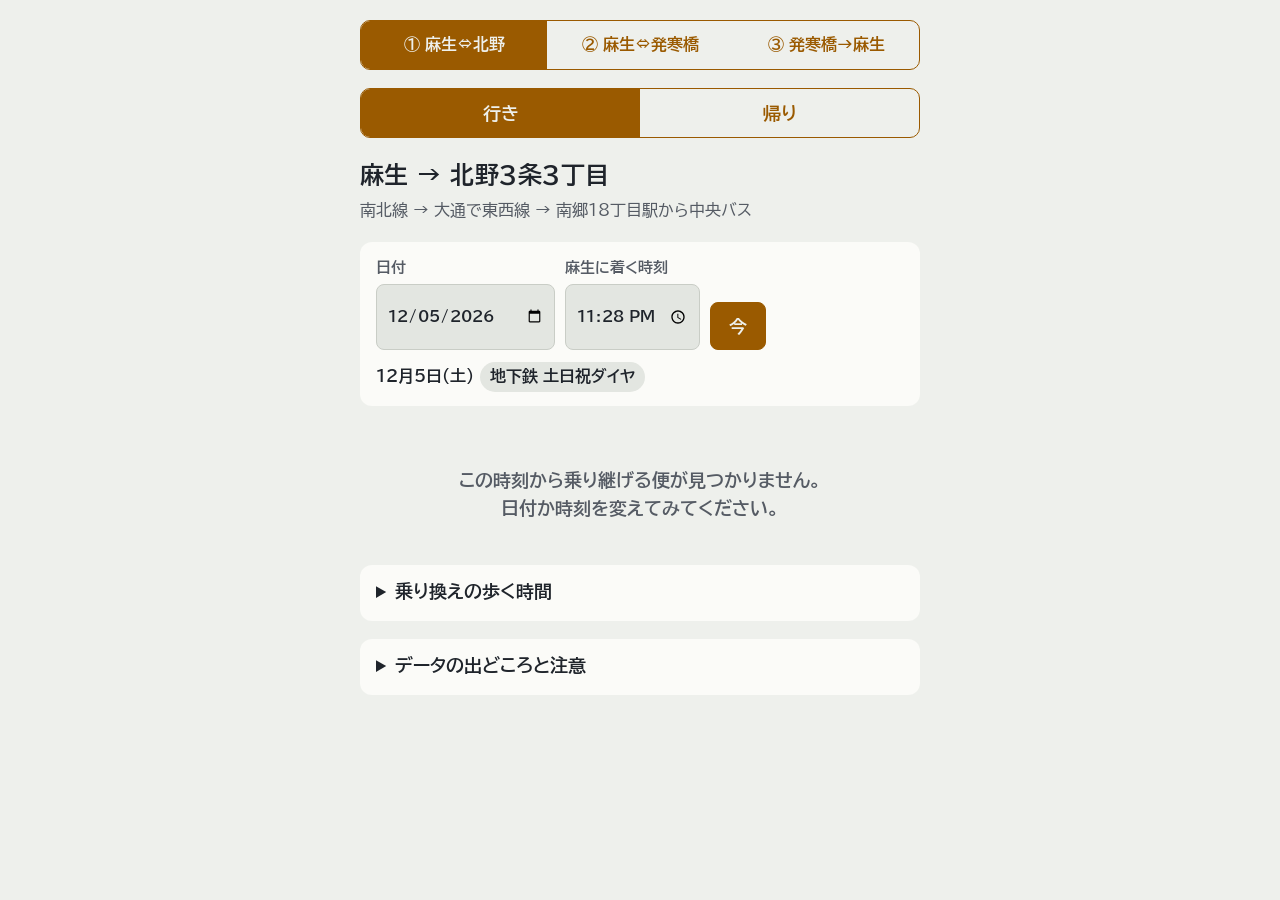
==== commit adad798f: "麻生→発寒橋に地下鉄琴似駅前からのJRバス（琴41・琴42）を追加（Hark）" ====
--- a/timetable/index.html
+++ b/timetable/index.html
@@ -1,9 +1,16 @@
-<!doctype html><html><head><meta charset=utf8><meta name=viewport content="width=device-width,initial-scale=1,viewport-fit=cover"><style>:root{color-scheme:light;box-sizing:border-box;padding-top:env(safe-area-inset-top,0px);padding-bottom:env(safe-area-inset-bottom,0px)}html{scroll-padding-top:env(safe-area-inset-top,0px)}body{margin:0;padding:0;font:14px -apple-system,BlinkMacSystemFont,sans-serif;background:#fff;color:#000}img{max-width:100%}[hidden]:not([hidden=until-found i]){display:none!important}</style></head><body>
+<!doctype html>
+<html lang="ja"><head>
+<meta charset="utf-8">
+<meta name="viewport" content="width=device-width,initial-scale=1,viewport-fit=cover">
+<style>:root{box-sizing:border-box;padding-top:env(safe-area-inset-top,0px);padding-bottom:env(safe-area-inset-bottom,0px)}html{scroll-padding-top:env(safe-area-inset-top,0px)}body{margin:0;padding:0}img{max-width:100%}[hidden]:not([hidden=until-found i]){display:none!important}</style>
 <title>乗り継ぎ時刻表</title>
 <link rel="manifest" href="manifest.json">
 <link rel="icon" href="icon.svg" type="image/svg+xml">
+<link rel="icon" href="icon-192.png" sizes="192x192" type="image/png">
+<link rel="apple-touch-icon" href="apple-touch-icon.png">
+<meta name="mobile-web-app-capable" content="yes">
+<meta name="description" content="麻生・北野・発寒橋の乗り継ぎ時刻表">
 <meta name="theme-color" content="#1d2127">
-<meta name="claude:viewport-fit-sides" content="cover">
 <link rel="preconnect" href="https://fonts.googleapis.com">
 <link rel="preconnect" href="https://fonts.gstatic.com" crossorigin>
 <link rel="stylesheet" href="https://fonts.googleapis.com/css2?family=BIZ+UDPGothic:wght@400;700&display=swap">
@@ -96,7 +103,20 @@
 @media (prefers-reduced-motion: reduce) { * { transition: none !important; } }
 </style>
 
+<style>
+.install{display:grid;gap:10px;padding:14px 16px;border:1px solid var(--line);border-radius:14px;background:var(--surface);font-size:18px;font-weight:700;line-height:1.5}
+.install p{margin:0}
+.install .ib{display:flex;gap:10px;flex-wrap:wrap}
+.install button{min-height:52px;padding:0 18px;font-size:18px;font-weight:700;border-radius:12px;cursor:pointer}
+.install #installBtn{background:var(--accent);color:#1d1608;border:0}
+.install #installClose{background:transparent;color:var(--fg);border:1px solid var(--line)}
+</style>
+</head><body>
 <div class="wrap">
+  <div class="install" id="installBox" hidden>
+    <p id="installMsg">ホーム画面に追加すると、アプリのように開けます。</p>
+    <div class="ib"><button type="button" id="installBtn">ホーム画面に追加</button><button type="button" id="installClose">閉じる</button></div>
+  </div>
   <div class="seg seg3" role="group" aria-label="行程">
     <button type="button" id="r1btn" aria-pressed="true">① 麻生⇔北野</button>
     <button type="button" id="r2btn" aria-pressed="false">② 麻生⇔発寒橋</button>
@@ -144,6 +164,8 @@
     <div class="notes">
       <p>地下鉄：札幌市交通局の駅別時刻表（南北線 麻生・大通・さっぽろ、東西線 大通・南郷18丁目・琴似）。乗車時間は交通局「駅間所要時間」より、麻生⇔大通 11分、大通⇔南郷18丁目 14分、大通⇔琴似 11分、さっぽろ⇔麻生 9分。</p>
       <p>中央バス（①②）：北海道中央バスの公開時刻データ（GTFS-JP、CC BY、北海道オープンデータ推進協議会）。有効期間 2026年11月1日〜2027年4月30日。①は南62・月62・南77・南85、②は西48・西49（新川発寒線）です。</p>
+      <p>JRバス（② 行き・琴似）：ジェイ・アール北海道バス公式のバス停時刻表（2026年4月1日改正、地下鉄琴似駅前 1番のりば→発寒橋、西野福井線 琴41・西野平和線 琴42）。乗車時間 約3分。中央バスのりばと場所が違う場合は、「琴似 地下鉄⇔バス乗り場」の歩き時間で調整してください。</p>
+      <p>JRバス（② 行き・札幌駅前）：ジェイ・アール北海道バス公式のバス停時刻表（2026年4月1日改正、札幌駅前【旧JR札幌駅】14番のりば→発寒橋、手稲線55・手稲金山線57・西町線61）。発寒橋の到着は公式の乗車時間（約29分）で計算した目安です。地下鉄 麻生⇔さっぽろ は9分、乗り換えの歩きは「札幌駅前 バス⇔さっぽろ駅」の値を使います。</p>
       <p>JRバス（③）：ジェイ・アール北海道バス公式の時刻表（2026年4月1日改正、手稲線55・55-1、手稲金山線57、西町線61）から、発寒橋の発車時刻を使っています。札幌駅前の到着時刻は便ごとの公式値がないため、公式の区間所要時間（28分）で計算した目安です。</p>
       <p>時刻表どおりの案内です。遅れやバスの現在地は出ません。年末年始の地下鉄のダイヤは確認できていません。</p>
       <p><a href="https://www.city.sapporo.jp/st/time/" target="_blank" rel="noopener">札幌市交通局 時刻表</a> ／ <a href="https://ckan.hoda.jp/dataset/gtfs-data" target="_blank" rel="noopener">北海道中央バス GTFS（HODA）</a> ／ <a href="https://www.jrhokkaidobus.com/" target="_blank" rel="noopener">ジェイ・アール北海道バス</a></p>
@@ -152,7 +174,7 @@
 </div>
 
 <script>
-const DATA = {"sub":{"asabuS":{"wd":{"6":"0 10 20 30 39 48 57","7":"6 14 21 25 29 33 37 41 45 50 54 58","8":"2 7 11 15 19 23 27 31 36 40 44 48 52 56","9":"0 5 9 13 17 21 25 29 33 37 42 49 56","10":"3 10 17 24 31 38 45 52 59","11":"6 13 20 27 34 41 48 55","12":"2 9 16 23 30 37 44 51 58","13":"5 12 19 26 33 40 47 54","14":"1 8 15 22 29 36 43 50 57","15":"4 11 18 25 32 39 46 53","16":"1 8 15 22 29 35 40 45 50 55","17":"0 6 11 16 21 26 31 36 42 47 52 57","18":"2 7 13 18 23 28 33 38 43 48 53 59","19":"4 9 14 20 25 30 36 41 46 53","20":"2 10 18 26 34 42 50 58","21":"6 14 22 30 38 46 54","22":"2 10 18 27 35 43 51 59","23":"8 17 26 35 43 51","0":"0"},"hol":{"6":"0 10 20 30 40 49 57","7":"5 12 16 20 26 33 39 45 51 57","8":"3 9 15 21 27 32 38 44 50 56","9":"3 10 15 21 28 35 42 49 56","10":"3 10 17 24 31 38 45 52 59","11":"6 13 20 27 34 41 48 55","12":"2 9 16 23 30 37 44 51 58","13":"5 12 19 26 33 40 47 54","14":"1 8 15 22 29 36 43 50 57","15":"4 11 18 25 32 39 46 53","16":"0 7 14 21 28 35 42 49 56","17":"3 10 17 24 31 38 45 52 59","18":"6 13 20 27 34 41 48 57","19":"4 12 18 24 31 37 45 54","20":"2 10 18 26 34 42 50 58","21":"6 14 22 30 38 46 54","22":"2 10 18 27 35 43 51 59","23":"8 17 26 35 43 51","0":"0"}},"odoriE":{"wd":{"6":"15 25 35 45 54","7":"03 12 21 28 35 41 46 50 55 59","8":"03 07 11 15 19 24 28 32 37 41 45 49 53 58","9":"02 05 10 14 19 23 27 31 35 40 45 50 57","10":"04 12 19 26 33 40 47 54","11":"01 08 15 22 29 36 43 50 57","12":"04 11 18 25 32 39 46 53","13":"00 07 14 21 28 35 42 49 56","14":"03 10 17 24 31 38 45 52 59","15":"06 13 20 27 34 41 48 55","16":"02 09 16 23 30 37 45 51 58","17":"04 10 15 20 25 31 36 41 46 51 56","18":"01 06 11 17 22 27 32 37 42 47 53 58","19":"04 09 15 20 25 30 35 40 46 51 57","20":"03 09 17 25 32 40 47 55","21":"02 10 17 25 32 40 47 55","22":"02 10 17 25 34 43 50 59","23":"06 14 23 31 39 47 55","0":"05 15"},"hol":{"6":"15 25 35 45 54","7":"03 13 21 30 37 44 51 58","8":"05 12 19 26 33 40 47 54","9":"01 08 15 22 29 36 43 50 57","10":"04 11 18 25 32 39 46 53","11":"00 07 14 21 28 35 42 49 56","12":"03 10 17 24 31 38 45 52 59","13":"06 13 20 27 34 41 48 55","14":"02 09 16 23 30 37 44 51 58","15":"05 12 19 26 33 40 47 54","16":"01 08 15 22 29 36 43 50 57","17":"04 11 18 25 32 39 46 53","18":"00 07 14 21 28 35 42 49 56","19":"03 10 17 24 31 38 45 53","20":"01 09 15 23 30 38 45 53","21":"00 08 15 23 30 38 45 53","22":"00 08 15 23 32 41 50 58","23":"06 14 22 31 39 47 55","0":"05 15"}},"n18W":{"wd":{"6":"05 15 25 35 42 48 53 59","7":"03 08 12 16 20 24 28 32 37 41 46 50 54 58","8":"02 06 10 14 18 22 27 31 36 40 44 49 53 59","9":"05 12 18 25 33 39 46 52 59","10":"06 13 21 28 35 43 50 57","11":"04 11 18 25 32 39 46 53","12":"00 07 14 21 28 35 42 49 56","13":"03 10 17 24 31 38 45 52 59","14":"06 13 20 27 34 41 48 55","15":"02 09 16 23 30 37 44 51 58","16":"05 12 19 25 30 35 40 45 50 55","17":"00 05 10 15 20 25 31 36 41 46 51 56","18":"02 07 12 17 22 27 32 37 43 48 53 58","19":"05 12 19 27 34 42 50 57","20":"05 12 20 27 35 42 50 57","21":"05 12 20 27 35 42 50 57","22":"05 14 23 32 41 49 57","23":"05 15 25 35 45 55","0":"05"},"hol":{"6":"05 15 25 35 44 51 58","7":"06 13 20 27 34 41 48 55","8":"02 09 16 23 30 37 44 51 58","9":"05 12 19 26 33 40 47 54","10":"01 08 15 22 29 36 43 50 57","11":"04 11 18 25 32 39 46 53","12":"00 07 14 21 28 35 42 49 56","13":"03 10 17 24 31 38 45 52 59","14":"06 13 20 27 34 41 48 55","15":"02 09 16 23 30 37 44 51 58","16":"05 12 19 26 33 40 47 54","17":"01 08 15 22 29 36 43 50 57","18":"04 11 18 25 32 39 46 53","19":"00 08 16 24 32 40 48 55","20":"03 10 18 25 33 40 48 55","21":"03 10 18 25 33 40 48 55","22":"03 12 21 29 39 48 57","23":"05 15 25 35 45 55","0":"05"}},"odoriN":{"wd":{"6":"16 26 36 46 54","7":"1 8 14 20 25 29 33 37 41 46 50 54 58","8":"3 7 11 15 19 23 27 31 35 39 44 48 52 56","9":"1 5 9 13 17 21 25 30 37 43 50 58","10":"5 13 19 26 34 41 48 55","11":"2 9 16 23 30 37 44 51 58","12":"5 12 19 26 33 40 47 54","13":"1 8 15 22 29 36 43 50 57","14":"4 11 18 25 32 39 46 53","15":"0 7 14 21 28 35 42 49 56","16":"3 10 17 23 28 32 37 42 48 53 59","17":"4 9 14 19 25 30 35 40 45 50 55","18":"1 6 11 16 21 26 32 37 42 47 52 57","19":"2 7 12 18 23 30 34 38 45 53","20":"1 9 17 25 33 42 50 58","21":"6 14 22 30 38 46 54","22":"2 10 18 26 34 43 51","23":"0 8 15 23 31 40 49 58","0":"7 16"},"hol":{"6":"16 26 36 46 54","7":"1 8 15 21 27 33 39 45 51 56","8":"1 7 13 19 25 31 37 43 49 55","9":"2 8 16 23 30 37 44 51 59","10":"5 12 19 26 33 40 47 54","11":"1 8 15 22 29 36 43 50 57","12":"4 11 18 25 32 39 46 53","13":"0 7 14 21 28 35 42 49 56","14":"3 10 17 24 31 38 45 52 59","15":"6 13 20 27 34 41 48 55","16":"2 9 16 23 30 37 44 51 58","17":"5 12 19 26 33 40 47 54","18":"1 8 15 22 29 36 43 50 57","19":"4 12 20 28 32 37 45 53","20":"2 10 18 25 34 42 50 58","21":"6 14 22 30 38 46 54","22":"2 10 18 26 34 43 51","23":"0 8 15 23 31 40 49 58","0":"7 16"}},"odoriW":{"wd":{"6":"09 19 29 39 49 56","7":"02 07 13 17 22 26 30 34 38 42 46 51 55","8":"00 04 08 12 16 20 24 28 32 36 41 45 50 54 58","9":"03 07 13 19 26 32 39 47 53","10":"00 06 13 20 27 35 42 49 57","11":"04 11 18 25 32 39 46 53","12":"00 07 14 21 28 35 42 49 56","13":"03 10 17 24 31 38 45 52 59","14":"06 13 20 27 34 41 48 55","15":"02 09 16 23 30 37 44 51 58","16":"05 12 19 26 33 39 44 49 54 59","17":"04 09 14 19 24 29 34 39 45 50 55","18":"00 05 10 16 21 26 31 36 41 46 51 57","19":"02 07 12 19 26 33 41 48 56","20":"04 11 19 26 34 41 49 56","21":"04 11 19 26 34 41 49 56","22":"04 11 19 28 37 46 55","23":"03 11 19 29 39 49 59","0":"09 19"},"hol":{"6":"09 19 29 39 49 58","7":"05 12 20 27 34 41 48 55","8":"02 09 16 23 30 37 44 51 58","9":"05 12 19 26 33 40 47 54","10":"01 08 15 22 29 36 43 50 57","11":"04 11 18 25 32 39 46 53","12":"00 07 14 21 28 35 42 49 56","13":"03 10 17 24 31 38 45 52 59","14":"06 13 20 27 34 41 48 55","15":"02 09 16 23 30 37 44 51 58","16":"05 12 19 26 33 40 47 54","17":"01 08 15 22 29 36 43 50 57","18":"04 11 18 25 32 39 46 53","19":"00 07 14 22 30 38 46 54","20":"02 09 17 24 32 39 47 54","21":"02 09 17 24 32 39 47 54","22":"02 09 17 26 35 43 53","23":"02 11 19 29 39 49 59","0":"09 19"}},"kotoniE":{"wd":{"6":"04 14 24 34 43 52","7":"01 10 17 24 30 35 39 43 47 52 56","8":"00 04 08 12 16 21 25 30 34 38 42 46 50 54 59","9":"03 08 12 16 20 24 29 34 39 46 53","10":"01 08 15 22 29 36 43 50 57","11":"04 11 18 25 32 39 46 53","12":"00 07 14 21 28 35 42 49 56","13":"03 10 17 24 31 38 45 52 59","14":"06 13 20 27 34 41 48 55","15":"02 09 16 23 30 37 44 51 58","16":"05 12 19 26 34 40 47 53 59","17":"04 09 14 20 25 30 35 40 45 50 55","18":"00 06 11 16 21 26 31 36 42 47 53 58","19":"04 09 14 19 24 29 35 40 46 52 58","20":"06 14 21 29 36 44 51 59","21":"06 14 21 29 36 44 51 59","22":"06 14 23 32 39 48 55","23":"03 12 20 28 36 44 54","0":"04"},"hol":{"6":"04 14 24 34 43 52","7":"02 10 19 26 33 40 47 54","8":"01 08 15 22 29 36 43 50 57","9":"04 11 18 25 32 39 46 53","10":"00 07 14 21 28 35 42 49 56","11":"03 10 17 24 31 38 45 52 59","12":"06 13 20 27 34 41 48 55","13":"02 09 16 23 30 37 44 51 58","14":"05 12 19 26 33 40 47 54","15":"01 08 15 22 29 36 43 50 57","16":"04 11 18 25 32 39 46 53","17":"00 07 14 21 28 35 42 49 56","18":"03 10 17 24 31 38 45 52 59","19":"06 13 20 27 34 42 50 58","20":"04 12 19 27 34 42 49 57","21":"04 12 19 27 34 42 49 57","22":"04 12 21 30 39 47 55","23":"03 11 20 28 36 44 54","0":"04"}},"sapporoN":{"wd":{"6":"18 28 38 48 55","7":"03 10 16 22 26 30 35 39 43 48 52 56","8":"00 05 09 13 17 21 25 29 33 37 41 46 50 54 58","9":"02 06 10 14 18 22 27 32 38 45 52 59","10":"07 14 20 28 35 42 49 56","11":"03 10 17 24 31 38 45 52 59","12":"06 13 20 27 34 41 48 55","13":"02 09 16 23 30 37 44 51 58","14":"05 12 19 26 33 40 47 54","15":"01 08 15 22 29 36 43 50 57","16":"04 11 18 24 29 34 39 44 49 55","17":"00 05 11 16 21 26 31 36 41 47 52 57","18":"02 07 12 18 23 28 33 38 43 48 53 59","19":"04 09 14 19 25 31 35 39 47 55","20":"03 11 19 27 35 43 52","21":"00 08 16 24 32 40 48 56","22":"04 12 20 28 36 44 53","23":"01 10 17 25 33 41 50","0":"00 09 18"},"hol":{"6":"18 28 38 48 55","7":"03 10 16 22 28 34 40 46 52 58","8":"03 09 15 21 27 33 39 45 51 57","9":"03 10 17 25 32 39 46 53","10":"00 07 14 21 28 35 42 49 56","11":"03 10 17 24 31 38 45 52 59","12":"06 13 20 27 34 41 48 55","13":"02 09 16 23 30 37 44 51 58","14":"05 12 19 26 33 40 47 54","15":"01 08 15 22 29 36 43 50 57","16":"04 11 18 25 32 39 46 53","17":"00 07 14 21 28 35 42 49 56","18":"03 10 17 24 31 38 45 52 59","19":"06 13 21 30 34 38 47 55","20":"03 11 19 27 35 44 52","21":"00 08 16 24 32 40 48 56","22":"04 12 20 28 36 44 53","23":"01 10 17 25 33 41 50","0":"00 09 18"}}},"out":[{"dep":"07:07","arr":"07:12","route":"南77清田団地線","head":"清田団地","svc":"S000001"},{"dep":"07:28","arr":"07:33","route":"南85清田団地線","head":"ヒルズガーデン清田","svc":"S000001"},{"dep":"07:32","arr":"07:37","route":"南62北野線","head":"イオンモール札幌平岡","svc":"S000001"},{"dep":"07:35","arr":"07:41","route":"月62北野線","head":"イオンモール札幌平岡","svc":"S000001"},{"dep":"07:43","arr":"07:48","route":"南77清田団地線","head":"清田団地","svc":"S000001"},{"dep":"07:56","arr":"08:01","route":"南85清田団地線","head":"ヒルズガーデン清田","svc":"S000001"},{"dep":"08:07","arr":"08:12","route":"南77清田団地線","head":"清田団地","svc":"S000001"},{"dep":"08:10","arr":"08:15","route":"南62北野線","head":"イオンモール札幌平岡","svc":"S000001"},{"dep":"08:18","arr":"08:26","route":"月62北野線","head":"イオンモール札幌平岡","svc":"S000001"},{"dep":"08:25","arr":"08:30","route":"南77清田団地線","head":"清田団地","svc":"S000001"},{"dep":"08:32","arr":"08:37","route":"南85清田団地線","head":"ヒルズガーデン清田","svc":"S000001"},{"dep":"09:14","arr":"09:19","route":"南77清田団地線","head":"清田団地","svc":"S000001"},{"dep":"09:16","arr":"09:21","route":"月62北野線","head":"イオンモール札幌平岡","svc":"S000001"},{"dep":"10:08","arr":"10:14","route":"月62北野線","head":"イオンモール札幌平岡","svc":"S000001"},{"dep":"10:14","arr":"10:19","route":"南77清田団地線","head":"清田団地","svc":"S000001"},{"dep":"10:25","arr":"10:30","route":"南85清田団地線","head":"ヒルズガーデン清田","svc":"S000001"},{"dep":"10:40","arr":"10:45","route":"南77清田団地線","head":"清田団地","svc":"S000001"},{"dep":"10:55","arr":"11:00","route":"南85清田団地線","head":"ヒルズガーデン清田","svc":"S000001"},{"dep":"11:05","arr":"11:10","route":"月62北野線","head":"イオンモール札幌平岡","svc":"S000001"},{"dep":"11:25","arr":"11:30","route":"南85清田団地線","head":"ヒルズガーデン清田","svc":"S000001"},{"dep":"11:40","arr":"11:45","route":"南77清田団地線","head":"清田団地","svc":"S000001"},{"dep":"11:55","arr":"12:00","route":"南85清田団地線","head":"ヒルズガーデン清田","svc":"S000001"},{"dep":"12:05","arr":"12:10","route":"月62北野線","head":"イオンモール札幌平岡","svc":"S000001"},{"dep":"12:25","arr":"12:30","route":"南85清田団地線","head":"ヒルズガーデン清田","svc":"S000001"},{"dep":"12:40","arr":"12:45","route":"南77清田団地線","head":"清田団地","svc":"S000001"},{"dep":"12:55","arr":"13:00","route":"南85清田団地線","head":"ヒルズガーデン清田","svc":"S000001"},{"dep":"13:05","arr":"13:10","route":"月62北野線","head":"イオンモール札幌平岡","svc":"S000001"},{"dep":"13:25","arr":"13:30","route":"南85清田団地線","head":"ヒルズガーデン清田","svc":"S000001"},{"dep":"13:55","arr":"14:00","route":"南85清田団地線","head":"ヒルズガーデン清田","svc":"S000001"},{"dep":"14:05","arr":"14:10","route":"月62北野線","head":"イオンモール札幌平岡","svc":"S000001"},{"dep":"14:25","arr":"14:30","route":"南85清田団地線","head":"ヒルズガーデン清田","svc":"S000001"},{"dep":"14:55","arr":"15:00","route":"南85清田団地線","head":"ヒルズガーデン清田","svc":"S000001"},{"dep":"15:05","arr":"15:10","route":"月62北野線","head":"イオンモール札幌平岡","svc":"S000001"},{"dep":"15:25","arr":"15:30","route":"南85清田団地線","head":"ヒルズガーデン清田","svc":"S000001"},{"dep":"15:40","arr":"15:45","route":"南77清田団地線","head":"清田団地","svc":"S000001"},{"dep":"15:55","arr":"16:00","route":"南85清田団地線","head":"ヒルズガーデン清田","svc":"S000001"},{"dep":"16:05","arr":"16:11","route":"月62北野線","head":"イオンモール札幌平岡","svc":"S000001"},{"dep":"16:09","arr":"16:14","route":"南77清田団地線","head":"清田団地","svc":"S000001"},{"dep":"16:20","arr":"16:25","route":"南85清田団地線","head":"ヒルズガーデン清田","svc":"S000001"},{"dep":"16:40","arr":"16:46","route":"南77清田団地線","head":"清田団地","svc":"S000001"},{"dep":"16:50","arr":"16:55","route":"南85清田団地線","head":"ヒルズガーデン清田","svc":"S000001"},{"dep":"17:06","arr":"17:12","route":"月62北野線","head":"イオンモール札幌平岡","svc":"S000001"},{"dep":"17:09","arr":"17:15","route":"南77清田団地線","head":"清田団地","svc":"S000001"},{"dep":"17:25","arr":"17:30","route":"南85清田団地線","head":"ヒルズガーデン清田","svc":"S000001"},{"dep":"17:40","arr":"17:46","route":"南77清田団地線","head":"清田団地","svc":"S000001"},{"dep":"17:50","arr":"17:55","route":"南85清田団地線","head":"ヒルズガーデン清田","svc":"S000001"},{"dep":"17:54","arr":"18:02","route":"月62北野線","head":"イオンモール札幌平岡","svc":"S000001"},{"dep":"18:10","arr":"18:16","route":"南77清田団地線","head":"清田団地","svc":"S000001"},{"dep":"18:20","arr":"18:25","route":"南85清田団地線","head":"ヒルズガーデン清田","svc":"S000001"},{"dep":"18:40","arr":"18:49","route":"月62北野線","head":"イオンモール札幌平岡","svc":"S000001"},{"dep":"18:40","arr":"18:46","route":"南77清田団地線","head":"清田団地","svc":"S000001"},{"dep":"18:50","arr":"18:55","route":"南85清田団地線","head":"ヒルズガーデン清田","svc":"S000001"},{"dep":"19:00","arr":"19:05","route":"南77清田団地線","head":"清田団地","svc":"S000001"},{"dep":"19:15","arr":"19:20","route":"南85清田団地線","head":"ヒルズガーデン清田","svc":"S000001"},{"dep":"19:21","arr":"19:26","route":"月62北野線","head":"イオンモール札幌平岡","svc":"S000001"},{"dep":"19:35","arr":"19:40","route":"南77清田団地線","head":"清田団地","svc":"S000001"},{"dep":"19:50","arr":"19:55","route":"南85清田団地線","head":"ヒルズガーデン清田","svc":"S000001"},{"dep":"20:15","arr":"20:20","route":"南77清田団地線","head":"清田団地","svc":"S000001"},{"dep":"20:30","arr":"20:35","route":"南85清田団地線","head":"ヒルズガーデン清田","svc":"S000001"},{"dep":"20:54","arr":"20:59","route":"月62北野線","head":"イオンモール札幌平岡","svc":"S000001"},{"dep":"21:01","arr":"21:06","route":"南77清田団地線","head":"清田団地","svc":"S000001"},{"dep":"21:30","arr":"21:35","route":"南85清田団地線","head":"ヒルズガーデン清田","svc":"S000001"},{"dep":"22:00","arr":"22:05","route":"南77清田団地線","head":"清田団地","svc":"S000001"},{"dep":"22:35","arr":"22:40","route":"南85清田団地線","head":"ヒルズガーデン清田","svc":"S000001"},{"dep":"20:04","arr":"20:09","route":"月62北野線","head":"イオンモール札幌平岡","svc":"S000024"},{"dep":"18:09","arr":"18:14","route":"南77清田団地線","head":"清田団地","svc":"S000025"},{"dep":"18:53","arr":"18:58","route":"南85清田団地線","head":"ヒルズガーデン清田","svc":"S000025"},{"dep":"19:04","arr":"19:09","route":"月62北野線","head":"イオンモール札幌平岡","svc":"S000025"},{"dep":"19:11","arr":"19:16","route":"南77清田団地線","head":"清田団地","svc":"S000025"},{"dep":"19:23","arr":"19:28","route":"南85清田団地線","head":"ヒルズガーデン清田","svc":"S000025"},{"dep":"20:00","arr":"20:05","route":"南77清田団地線","head":"清田団地","svc":"S000025"},{"dep":"20:23","arr":"20:28","route":"南85清田団地線","head":"ヒルズガーデン清田","svc":"S000025"},{"dep":"21:00","arr":"21:05","route":"南77清田団地線","head":"清田団地","svc":"S000025"},{"dep":"21:10","arr":"21:15","route":"南85清田団地線","head":"ヒルズガーデン清田","svc":"S000025"},{"dep":"07:45","arr":"07:50","route":"南85清田団地線","head":"ヒルズガーデン清田","svc":"S000026"},{"dep":"07:54","arr":"07:59","route":"南77清田団地線","head":"清田団地","svc":"S000026"},{"dep":"08:04","arr":"08:09","route":"月62北野線","head":"イオンモール札幌平岡","svc":"S000026"},{"dep":"08:30","arr":"08:35","route":"南77清田団地線","head":"清田団地","svc":"S000026"},{"dep":"08:50","arr":"08:55","route":"南85清田団地線","head":"ヒルズガーデン清田","svc":"S000026"},{"dep":"09:04","arr":"09:09","route":"月62北野線","head":"イオンモール札幌平岡","svc":"S000026"},{"dep":"17:09","arr":"17:14","route":"南77清田団地線","head":"清田団地","svc":"S000026"},{"dep":"17:53","arr":"17:58","route":"南85清田団地線","head":"ヒルズガーデン清田","svc":"S000026"},{"dep":"18:04","arr":"18:09","route":"月62北野線","head":"イオンモール札幌平岡","svc":"S000026"},{"dep":"09:02","arr":"09:07","route":"南77清田団地線","head":"清田団地","svc":"S000027"},{"dep":"09:58","arr":"10:03","route":"南85清田団地線","head":"ヒルズガーデン清田","svc":"S000027"},{"dep":"10:04","arr":"10:09","route":"月62北野線","head":"イオンモール札幌平岡","svc":"S000027"},{"dep":"10:30","arr":"10:35","route":"南77清田団地線","head":"清田団地","svc":"S000027"},{"dep":"10:53","arr":"10:58","route":"南85清田団地線","head":"ヒルズガーデン清田","svc":"S000027"},{"dep":"11:04","arr":"11:09","route":"月62北野線","head":"イオンモール札幌平岡","svc":"S000027"},{"dep":"11:30","arr":"11:35","route":"南77清田団地線","head":"清田団地","svc":"S000027"},{"dep":"11:53","arr":"11:58","route":"南85清田団地線","head":"ヒルズガーデン清田","svc":"S000027"},{"dep":"12:04","arr":"12:09","route":"月62北野線","head":"イオンモール札幌平岡","svc":"S000027"},{"dep":"12:27","arr":"12:32","route":"南77清田団地線","head":"清田団地","svc":"S000027"},{"dep":"12:53","arr":"12:58","route":"南85清田団地線","head":"ヒルズガーデン清田","svc":"S000027"},{"dep":"13:04","arr":"13:09","route":"月62北野線","head":"イオンモール札幌平岡","svc":"S000027"},{"dep":"13:53","arr":"13:58","route":"南85清田団地線","head":"ヒルズガーデン清田","svc":"S000027"},{"dep":"14:04","arr":"14:09","route":"月62北野線","head":"イオンモール札幌平岡","svc":"S000027"},{"dep":"14:53","arr":"14:58","route":"南85清田団地線","head":"ヒルズガーデン清田","svc":"S000027"},{"dep":"15:04","arr":"15:09","route":"月62北野線","head":"イオンモール札幌平岡","svc":"S000027"},{"dep":"15:27","arr":"15:32","route":"南77清田団地線","head":"清田団地","svc":"S000027"},{"dep":"15:53","arr":"15:58","route":"南85清田団地線","head":"ヒルズガーデン清田","svc":"S000027"},{"dep":"16:04","arr":"16:09","route":"月62北野線","head":"イオンモール札幌平岡","svc":"S000027"},{"dep":"16:19","arr":"16:24","route":"南77清田団地線","head":"清田団地","svc":"S000027"},{"dep":"16:53","arr":"16:58","route":"南85清田団地線","head":"ヒルズガーデン清田","svc":"S000027"},{"dep":"17:04","arr":"17:09","route":"月62北野線","head":"イオンモール札幌平岡","svc":"S000027"},{"dep":"09:40","arr":"09:45","route":"南77清田団地線","head":"清田団地","svc":"S000028"},{"dep":"13:40","arr":"13:45","route":"南77清田団地線","head":"清田団地","svc":"S000028"},{"dep":"14:40","arr":"14:45","route":"南77清田団地線","head":"清田団地","svc":"S000028"},{"dep":"09:20","arr":"09:25","route":"南85清田団地線","head":"ヒルズガーデン清田","svc":"S000037"}],"back":[{"dep":"06:24","arr":"06:32","route":"南77清田団地線","head":"南郷18丁目駅","svc":"S000001"},{"dep":"06:39","arr":"06:46","route":"南85清田団地線","head":"南郷18丁目駅","svc":"S000001"},{"dep":"06:49","arr":"06:57","route":"南77清田団地線","head":"南郷18丁目駅","svc":"S000001"},{"dep":"06:51","arr":"06:59","route":"月62北野線","head":"月寒中央駅","svc":"S000001"},{"dep":"06:56","arr":"07:03","route":"南85清田団地線","head":"南郷18丁目駅","svc":"S000001"},{"dep":"07:10","arr":"07:17","route":"南85清田団地線","head":"南郷18丁目駅","svc":"S000001"},{"dep":"07:14","arr":"07:22","route":"南77清田団地線","head":"南郷18丁目駅","svc":"S000001"},{"dep":"07:17","arr":"07:25","route":"南62北野線","head":"南郷18丁目駅","svc":"S000001"},{"dep":"07:21","arr":"07:28","route":"南85清田団地線","head":"南郷18丁目駅","svc":"S000001"},{"dep":"07:25","arr":"07:34","route":"月62北野線","head":"月寒中央駅","svc":"S000001"},{"dep":"07:29","arr":"07:37","route":"南77清田団地線","head":"南郷18丁目駅","svc":"S000001"},{"dep":"07:39","arr":"07:46","route":"南85清田団地線","head":"南郷18丁目駅","svc":"S000001"},{"dep":"07:51","arr":"07:59","route":"南77清田団地線","head":"南郷18丁目駅","svc":"S000001"},{"dep":"07:53","arr":"08:03","route":"南62北野線","head":"南郷18丁目駅","svc":"S000001"},{"dep":"08:00","arr":"08:07","route":"南85清田団地線","head":"南郷18丁目駅","svc":"S000001"},{"dep":"08:06","arr":"08:14","route":"南77清田団地線","head":"南郷18丁目駅","svc":"S000001"},{"dep":"08:19","arr":"08:26","route":"南85清田団地線","head":"南郷18丁目駅","svc":"S000001"},{"dep":"08:25","arr":"08:34","route":"月62北野線","head":"月寒中央駅","svc":"S000001"},{"dep":"08:27","arr":"08:35","route":"南77清田団地線","head":"南郷18丁目駅","svc":"S000001"},{"dep":"08:43","arr":"08:50","route":"南85清田団地線","head":"南郷18丁目駅","svc":"S000001"},{"dep":"08:59","arr":"09:07","route":"南77清田団地線","head":"南郷18丁目駅","svc":"S000001"},{"dep":"09:08","arr":"09:15","route":"南85清田団地線","head":"南郷18丁目駅","svc":"S000001"},{"dep":"09:20","arr":"09:29","route":"月62北野線","head":"月寒中央駅","svc":"S000001"},{"dep":"09:26","arr":"09:34","route":"南77清田団地線","head":"南郷18丁目駅","svc":"S000001"},{"dep":"09:59","arr":"10:07","route":"南77清田団地線","head":"南郷18丁目駅","svc":"S000001"},{"dep":"10:12","arr":"10:19","route":"南85清田団地線","head":"南郷18丁目駅","svc":"S000001"},{"dep":"10:18","arr":"10:27","route":"月62北野線","head":"月寒中央駅","svc":"S000001"},{"dep":"10:24","arr":"10:32","route":"南77清田団地線","head":"南郷18丁目駅","svc":"S000001"},{"dep":"10:42","arr":"10:49","route":"南85清田団地線","head":"南郷18丁目駅","svc":"S000001"},{"dep":"11:12","arr":"11:19","route":"南85清田団地線","head":"南郷18丁目駅","svc":"S000001"},{"dep":"11:24","arr":"11:32","route":"南77清田団地線","head":"南郷18丁目駅","svc":"S000001"},{"dep":"11:42","arr":"11:49","route":"南85清田団地線","head":"南郷18丁目駅","svc":"S000001"},{"dep":"12:12","arr":"12:19","route":"南85清田団地線","head":"南郷18丁目駅","svc":"S000001"},{"dep":"12:24","arr":"12:32","route":"南77清田団地線","head":"南郷18丁目駅","svc":"S000001"},{"dep":"12:42","arr":"12:49","route":"南85清田団地線","head":"南郷18丁目駅","svc":"S000001"},{"dep":"13:12","arr":"13:19","route":"南85清田団地線","head":"南郷18丁目駅","svc":"S000001"},{"dep":"13:24","arr":"13:32","route":"南77清田団地線","head":"南郷18丁目駅","svc":"S000001"},{"dep":"13:42","arr":"13:49","route":"南85清田団地線","head":"南郷18丁目駅","svc":"S000001"},{"dep":"14:12","arr":"14:19","route":"南85清田団地線","head":"南郷18丁目駅","svc":"S000001"},{"dep":"14:24","arr":"14:32","route":"南77清田団地線","head":"南郷18丁目駅","svc":"S000001"},{"dep":"14:42","arr":"14:49","route":"南85清田団地線","head":"南郷18丁目駅","svc":"S000001"},{"dep":"15:12","arr":"15:19","route":"南85清田団地線","head":"南郷18丁目駅","svc":"S000001"},{"dep":"15:24","arr":"15:32","route":"南77清田団地線","head":"南郷18丁目駅","svc":"S000001"},{"dep":"15:42","arr":"15:49","route":"南85清田団地線","head":"南郷18丁目駅","svc":"S000001"},{"dep":"15:54","arr":"16:02","route":"南77清田団地線","head":"南郷18丁目駅","svc":"S000001"},{"dep":"16:07","arr":"16:14","route":"南85清田団地線","head":"南郷18丁目駅","svc":"S000001"},{"dep":"16:20","arr":"16:29","route":"月62北野線","head":"月寒中央駅","svc":"S000001"},{"dep":"16:24","arr":"16:32","route":"南77清田団地線","head":"南郷18丁目駅","svc":"S000001"},{"dep":"16:37","arr":"16:44","route":"南85清田団地線","head":"南郷18丁目駅","svc":"S000001"},{"dep":"17:07","arr":"17:16","route":"月62北野線","head":"月寒中央駅","svc":"S000001"},{"dep":"17:12","arr":"17:19","route":"南85清田団地線","head":"南郷18丁目駅","svc":"S000001"},{"dep":"17:25","arr":"17:33","route":"南77清田団地線","head":"南郷18丁目駅","svc":"S000001"},{"dep":"17:36","arr":"17:43","route":"南85清田団地線","head":"南郷18丁目駅","svc":"S000001"},{"dep":"17:47","arr":"17:56","route":"月62北野線","head":"月寒中央駅","svc":"S000001"},{"dep":"18:07","arr":"18:14","route":"南85清田団地線","head":"南郷18丁目駅","svc":"S000001"},{"dep":"18:27","arr":"18:34","route":"南85清田団地線","head":"南郷18丁目駅","svc":"S000001"},{"dep":"18:32","arr":"18:41","route":"月62北野線","head":"月寒中央駅","svc":"S000001"},{"dep":"18:36","arr":"18:44","route":"南77清田団地線","head":"南郷18丁目駅","svc":"S000001"},{"dep":"19:01","arr":"19:08","route":"南85清田団地線","head":"南郷18丁目駅","svc":"S000001"},{"dep":"19:19","arr":"19:27","route":"南77清田団地線","head":"南郷18丁目駅","svc":"S000001"},{"dep":"19:37","arr":"19:44","route":"南85清田団地線","head":"南郷18丁目駅","svc":"S000001"},{"dep":"20:11","arr":"20:18","route":"月62北野線","head":"月寒中央駅","svc":"S000001"},{"dep":"20:14","arr":"20:22","route":"南77清田団地線","head":"南郷18丁目駅","svc":"S000001"},{"dep":"20:47","arr":"20:54","route":"南85清田団地線","head":"南郷18丁目駅","svc":"S000001"},{"dep":"21:15","arr":"21:22","route":"月62北野線","head":"月寒中央駅","svc":"S000001"},{"dep":"07:12","arr":"07:19","route":"南85清田団地線","head":"南郷18丁目駅","svc":"S000002"},{"dep":"09:06","arr":"09:13","route":"南85清田団地線","head":"南郷18丁目駅","svc":"S000002"},{"dep":"19:21","arr":"19:29","route":"月62北野線","head":"月寒中央駅","svc":"S000024"},{"dep":"06:42","arr":"06:49","route":"南85清田団地線","head":"南郷18丁目駅","svc":"S000025"},{"dep":"18:21","arr":"18:29","route":"月62北野線","head":"月寒中央駅","svc":"S000025"},{"dep":"18:39","arr":"18:46","route":"南85清田団地線","head":"南郷18丁目駅","svc":"S000025"},{"dep":"18:56","arr":"19:04","route":"南77清田団地線","head":"南郷18丁目駅","svc":"S000025"},{"dep":"19:09","arr":"19:16","route":"南85清田団地線","head":"南郷18丁目駅","svc":"S000025"},{"dep":"19:44","arr":"19:52","route":"南77清田団地線","head":"南郷18丁目駅","svc":"S000025"},{"dep":"20:09","arr":"20:16","route":"南85清田団地線","head":"南郷18丁目駅","svc":"S000025"},{"dep":"20:46","arr":"20:53","route":"南85清田団地線","head":"南郷18丁目駅","svc":"S000025"},{"dep":"21:15","arr":"21:23","route":"月62北野線","head":"月寒中央駅","svc":"S000025"},{"dep":"07:19","arr":"07:27","route":"南77清田団地線","head":"南郷18丁目駅","svc":"S000026"},{"dep":"07:21","arr":"07:29","route":"月62北野線","head":"月寒中央駅","svc":"S000026"},{"dep":"07:31","arr":"07:38","route":"南85清田団地線","head":"南郷18丁目駅","svc":"S000026"},{"dep":"07:39","arr":"07:47","route":"南77清田団地線","head":"南郷18丁目駅","svc":"S000026"},{"dep":"08:06","arr":"08:13","route":"南85清田団地線","head":"南郷18丁目駅","svc":"S000026"},{"dep":"08:15","arr":"08:23","route":"南77清田団地線","head":"南郷18丁目駅","svc":"S000026"},{"dep":"08:21","arr":"08:29","route":"月62北野線","head":"月寒中央駅","svc":"S000026"},{"dep":"08:36","arr":"08:43","route":"南85清田団地線","head":"南郷18丁目駅","svc":"S000026"},{"dep":"08:47","arr":"08:55","route":"南77清田団地線","head":"南郷18丁目駅","svc":"S000026"},{"dep":"17:21","arr":"17:29","route":"月62北野線","head":"月寒中央駅","svc":"S000026"},{"dep":"17:39","arr":"17:46","route":"南85清田団地線","head":"南郷18丁目駅","svc":"S000026"},{"dep":"09:21","arr":"09:29","route":"月62北野線","head":"月寒中央駅","svc":"S000027"},{"dep":"09:25","arr":"09:33","route":"南77清田団地線","head":"南郷18丁目駅","svc":"S000027"},{"dep":"09:44","arr":"09:51","route":"南85清田団地線","head":"南郷18丁目駅","svc":"S000027"},{"dep":"10:15","arr":"10:23","route":"南77清田団地線","head":"南郷18丁目駅","svc":"S000027"},{"dep":"10:21","arr":"10:29","route":"月62北野線","head":"月寒中央駅","svc":"S000027"},{"dep":"10:39","arr":"10:46","route":"南85清田団地線","head":"南郷18丁目駅","svc":"S000027"},{"dep":"11:15","arr":"11:23","route":"南77清田団地線","head":"南郷18丁目駅","svc":"S000027"},{"dep":"11:39","arr":"11:46","route":"南85清田団地線","head":"南郷18丁目駅","svc":"S000027"},{"dep":"12:12","arr":"12:20","route":"南77清田団地線","head":"南郷18丁目駅","svc":"S000027"},{"dep":"12:39","arr":"12:46","route":"南85清田団地線","head":"南郷18丁目駅","svc":"S000027"},{"dep":"13:25","arr":"13:33","route":"南77清田団地線","head":"南郷18丁目駅","svc":"S000027"},{"dep":"13:39","arr":"13:46","route":"南85清田団地線","head":"南郷18丁目駅","svc":"S000027"},{"dep":"14:25","arr":"14:33","route":"南77清田団地線","head":"南郷18丁目駅","svc":"S000027"},{"dep":"14:39","arr":"14:46","route":"南85清田団地線","head":"南郷18丁目駅","svc":"S000027"},{"dep":"15:12","arr":"15:20","route":"南77清田団地線","head":"南郷18丁目駅","svc":"S000027"},{"dep":"15:39","arr":"15:46","route":"南85清田団地線","head":"南郷18丁目駅","svc":"S000027"},{"dep":"16:04","arr":"16:12","route":"南77清田団地線","head":"南郷18丁目駅","svc":"S000027"},{"dep":"16:21","arr":"16:29","route":"月62北野線","head":"月寒中央駅","svc":"S000027"},{"dep":"16:39","arr":"16:46","route":"南85清田団地線","head":"南郷18丁目駅","svc":"S000027"},{"dep":"11:21","arr":"11:29","route":"月62北野線","head":"月寒中央駅","svc":"S000028"},{"dep":"12:21","arr":"12:29","route":"月62北野線","head":"月寒中央駅","svc":"S000028"},{"dep":"13:21","arr":"13:29","route":"月62北野線","head":"月寒中央駅","svc":"S000028"},{"dep":"14:21","arr":"14:29","route":"月62北野線","head":"月寒中央駅","svc":"S000028"},{"dep":"15:21","arr":"15:29","route":"月62北野線","head":"月寒中央駅","svc":"S000028"},{"dep":"16:54","arr":"17:02","route":"南77清田団地線","head":"南郷18丁目駅","svc":"S000028"},{"dep":"17:54","arr":"18:02","route":"南77清田団地線","head":"南郷18丁目駅","svc":"S000029"}],"svcs":{"S000001":{"cal":{"monday":"1","tuesday":"1","wednesday":"1","thursday":"1","friday":"1","saturday":"0","sunday":"0","start_date":"20261102","end_date":"20270430"},"ex":[["20261103","2"],["20261123","2"],["20261229","2"],["20261230","2"],["20261231","2"],["20270101","2"],["20270111","2"],["20270211","2"],["20270223","2"],["20270322","2"],["20270429","2"]]},"S000024":{"cal":{"monday":"1","tuesday":"1","wednesday":"1","thursday":"1","friday":"1","saturday":"1","sunday":"1","start_date":"20261101","end_date":"20270430"},"ex":[["20261231","2"],["20270101","2"],["20270102","2"],["20270103","2"]]},"S000025":{"cal":{"monday":"0","tuesday":"0","wednesday":"0","thursday":"0","friday":"0","saturday":"1","sunday":"1","start_date":"20261101","end_date":"20270429"},"ex":[["20261103","1"],["20261123","1"],["20261229","1"],["20261230","1"],["20270102","2"],["20270103","2"],["20270111","1"],["20270211","1"],["20270223","1"],["20270322","1"],["20270429","1"]]},"S000026":{"cal":{"monday":"0","tuesday":"0","wednesday":"0","thursday":"0","friday":"0","saturday":"1","sunday":"1","start_date":"20261101","end_date":"20270429"},"ex":[["20261103","1"],["20261123","1"],["20261229","1"],["20261230","1"],["20261231","1"],["20270111","1"],["20270211","1"],["20270223","1"],["20270322","1"],["20270429","1"]]},"S000027":{"cal":{"monday":"0","tuesday":"0","wednesday":"0","thursday":"0","friday":"0","saturday":"1","sunday":"1","start_date":"20261101","end_date":"20270429"},"ex":[["20261103","1"],["20261123","1"],["20261229","1"],["20261230","1"],["20261231","1"],["20270101","1"],["20270111","1"],["20270211","1"],["20270223","1"],["20270322","1"],["20270429","1"]]},"S000028":{"cal":{"monday":"1","tuesday":"1","wednesday":"1","thursday":"1","friday":"1","saturday":"1","sunday":"1","start_date":"20261101","end_date":"20270430"},"ex":[]},"S000037":{"cal":{"monday":"1","tuesday":"1","wednesday":"1","thursday":"1","friday":"1","saturday":"1","sunday":"0","start_date":"20261102","end_date":"20270430"},"ex":[["20261103","2"],["20261123","2"],["20261229","2"],["20261230","2"],["20261231","2"],["20270101","2"],["20270102","2"],["20270111","2"],["20270211","2"],["20270223","2"],["20270322","2"],["20270429","2"]]},"S000002":{"cal":{"monday":"0","tuesday":"0","wednesday":"0","thursday":"0","friday":"0","saturday":"1","sunday":"0","start_date":"20261107","end_date":"20270424"},"ex":[["20270102","2"]]},"S000029":{"cal":{"monday":"1","tuesday":"1","wednesday":"1","thursday":"1","friday":"1","saturday":"1","sunday":"1","start_date":"20261101","end_date":"20270430"},"ex":[["20270101","2"]]},"JRWD":{"cal":{"monday":"1","tuesday":"1","wednesday":"1","thursday":"1","friday":"1","saturday":"0","sunday":"0","start_date":"20260401","end_date":"20270430"},"ex":[["20261103","2"],["20261123","2"],["20270101","2"],["20270111","2"],["20270211","2"],["20270223","2"],["20270322","2"],["20270429","2"]]},"JRSA":{"cal":{"monday":"0","tuesday":"0","wednesday":"0","thursday":"0","friday":"0","saturday":"1","sunday":"0","start_date":"20260401","end_date":"20270430"},"ex":[["20261103","2"],["20261123","2"],["20270101","2"],["20270111","2"],["20270211","2"],["20270223","2"],["20270322","2"],["20270429","2"]]},"JRSU":{"cal":{"monday":"0","tuesday":"0","wednesday":"0","thursday":"0","friday":"0","saturday":"0","sunday":"1","start_date":"20260401","end_date":"20270430"},"ex":[["20261103","1"],["20261123","1"],["20270101","1"],["20270111","1"],["20270211","1"],["20270223","1"],["20270322","1"],["20270429","1"]]}},"holidays":["20261103","20261123","20270101","20270111","20270211","20270223","20270322","20270429"],"k2h":[{"dep":"07:10","arr":"07:13","route":"西48新川発寒線","head":"新川営業所","svc":"S000001"},{"dep":"07:20","arr":"07:23","route":"西48新川発寒線","head":"新川営業所","svc":"S000001"},{"dep":"07:30","arr":"07:33","route":"西48新川発寒線","head":"新川営業所","svc":"S000026"},{"dep":"07:50","arr":"07:53","route":"西48新川発寒線","head":"新川営業所","svc":"S000001"},{"dep":"08:05","arr":"08:08","route":"西49新川発寒線","head":"新川営業所","svc":"S000001"},{"dep":"08:50","arr":"08:53","route":"西48新川発寒線","head":"新川営業所","svc":"S000029"},{"dep":"09:10","arr":"09:13","route":"西49新川発寒線","head":"新川営業所","svc":"S000001"},{"dep":"09:20","arr":"09:23","route":"西48新川発寒線","head":"新川営業所","svc":"S000027"},{"dep":"09:30","arr":"09:33","route":"西48新川発寒線","head":"新川営業所","svc":"S000001"},{"dep":"10:30","arr":"10:33","route":"西49新川発寒線","head":"新川営業所","svc":"S000001"},{"dep":"10:50","arr":"10:53","route":"西49新川発寒線","head":"新川営業所","svc":"S000025"},{"dep":"10:58","arr":"11:01","route":"西48新川発寒線","head":"新川営業所","svc":"S000001"},{"dep":"11:30","arr":"11:33","route":"西49新川発寒線","head":"新川営業所","svc":"S000001"},{"dep":"11:58","arr":"12:01","route":"西48新川発寒線","head":"新川営業所","svc":"S000001"},{"dep":"12:58","arr":"13:01","route":"西48新川発寒線","head":"新川営業所","svc":"S000001"},{"dep":"13:50","arr":"13:53","route":"西49新川発寒線","head":"新川営業所","svc":"S000025"},{"dep":"13:58","arr":"14:01","route":"西48新川発寒線","head":"新川営業所","svc":"S000001"},{"dep":"14:58","arr":"15:01","route":"西48新川発寒線","head":"新川営業所","svc":"S000001"},{"dep":"15:55","arr":"15:58","route":"西49新川発寒線","head":"新川営業所","svc":"S000001"},{"dep":"16:25","arr":"16:28","route":"西48新川発寒線","head":"新川営業所","svc":"S000001"},{"dep":"16:50","arr":"16:53","route":"西48新川発寒線","head":"新川営業所","svc":"S000027"},{"dep":"16:55","arr":"16:58","route":"西49新川発寒線","head":"新川営業所","svc":"S000001"},{"dep":"17:25","arr":"17:28","route":"西48新川発寒線","head":"新川営業所","svc":"S000001"},{"dep":"18:00","arr":"18:03","route":"西49新川発寒線","head":"新川営業所","svc":"S000001"},{"dep":"18:20","arr":"18:23","route":"西48新川発寒線","head":"新川営業所","svc":"S000025"},{"dep":"18:25","arr":"18:28","route":"西48新川発寒線","head":"新川営業所","svc":"S000001"},{"dep":"19:25","arr":"19:28","route":"西48新川発寒線","head":"新川営業所","svc":"S000001"},{"dep":"20:30","arr":"20:33","route":"西48新川発寒線","head":"新川営業所","svc":"S000001"}],"h2k":[{"dep":"06:50","arr":"06:58","route":"西49新川発寒線","head":"地下鉄琴似駅前","svc":"S000001"},{"dep":"07:01","arr":"07:08","route":"西48新川発寒線","head":"地下鉄琴似駅前","svc":"S000001"},{"dep":"07:03","arr":"07:10","route":"西48新川発寒線","head":"地下鉄琴似駅前","svc":"S000025"},{"dep":"07:14","arr":"07:22","route":"西49新川発寒線","head":"地下鉄琴似駅前","svc":"S000001"},{"dep":"07:25","arr":"07:32","route":"西48新川発寒線","head":"地下鉄琴似駅前","svc":"S000001"},{"dep":"07:41","arr":"07:49","route":"西49新川発寒線","head":"地下鉄琴似駅前","svc":"S000001"},{"dep":"08:21","arr":"08:29","route":"西49新川発寒線","head":"地下鉄琴似駅前","svc":"S000025"},{"dep":"08:28","arr":"08:35","route":"西48新川発寒線","head":"地下鉄琴似駅前","svc":"S000001"},{"dep":"08:43","arr":"08:51","route":"西49新川発寒線","head":"地下鉄琴似駅前","svc":"S000001"},{"dep":"08:52","arr":"08:59","route":"西48新川発寒線","head":"地下鉄琴似駅前","svc":"S000026"},{"dep":"09:05","arr":"09:12","route":"西48新川発寒線","head":"地下鉄琴似駅前","svc":"S000001"},{"dep":"09:31","arr":"09:39","route":"西49新川発寒線","head":"地下鉄琴似駅前","svc":"S000001"},{"dep":"10:02","arr":"10:09","route":"西48新川発寒線","head":"地下鉄琴似駅前","svc":"S000001"},{"dep":"10:22","arr":"10:29","route":"西48新川発寒線","head":"地下鉄琴似駅前","svc":"S000027"},{"dep":"10:31","arr":"10:39","route":"西49新川発寒線","head":"地下鉄琴似駅前","svc":"S000001"},{"dep":"11:02","arr":"11:09","route":"西48新川発寒線","head":"地下鉄琴似駅前","svc":"S000001"},{"dep":"11:32","arr":"11:39","route":"西48新川発寒線","head":"地下鉄琴似駅前","svc":"S000001"},{"dep":"12:32","arr":"12:39","route":"西48新川発寒線","head":"地下鉄琴似駅前","svc":"S000001"},{"dep":"13:22","arr":"13:29","route":"西48新川発寒線","head":"地下鉄琴似駅前","svc":"S000027"},{"dep":"13:32","arr":"13:39","route":"西48新川発寒線","head":"地下鉄琴似駅前","svc":"S000001"},{"dep":"14:32","arr":"14:39","route":"西48新川発寒線","head":"地下鉄琴似駅前","svc":"S000001"},{"dep":"15:26","arr":"15:34","route":"西49新川発寒線","head":"地下鉄琴似駅前","svc":"S000001"},{"dep":"15:57","arr":"16:04","route":"西48新川発寒線","head":"地下鉄琴似駅前","svc":"S000001"},{"dep":"16:21","arr":"16:29","route":"西49新川発寒線","head":"地下鉄琴似駅前","svc":"S000025"},{"dep":"16:26","arr":"16:34","route":"西49新川発寒線","head":"地下鉄琴似駅前","svc":"S000001"},{"dep":"16:57","arr":"17:04","route":"西48新川発寒線","head":"地下鉄琴似駅前","svc":"S000001"},{"dep":"17:26","arr":"17:34","route":"西49新川発寒線","head":"地下鉄琴似駅前","svc":"S000001"},{"dep":"17:52","arr":"17:59","route":"西48新川発寒線","head":"地下鉄琴似駅前","svc":"S000026"},{"dep":"17:57","arr":"18:04","route":"西48新川発寒線","head":"地下鉄琴似駅前","svc":"S000001"},{"dep":"18:57","arr":"19:04","route":"西48新川発寒線","head":"地下鉄琴似駅前","svc":"S000001"},{"dep":"20:02","arr":"20:09","route":"西48新川発寒線","head":"地下鉄琴似駅前","svc":"S000001"}],"h2s":[{"dep":"06:11","arr":"06:39","route":"手稲線55","head":"札幌駅前","svc":"JRWD","approx":true},{"dep":"06:11","arr":"06:39","route":"手稲線55","head":"札幌駅前","svc":"JRSA","approx":true},{"dep":"06:11","arr":"06:39","route":"手稲線55","head":"札幌駅前","svc":"JRSU","approx":true},{"dep":"06:31","arr":"06:59","route":"手稲金山線57","head":"札幌駅前","svc":"JRWD","approx":true},{"dep":"06:51","arr":"07:19","route":"手稲金山線57","head":"札幌駅前","svc":"JRSA","approx":true},{"dep":"06:51","arr":"07:19","route":"手稲金山線57","head":"札幌駅前","svc":"JRSU","approx":true},{"dep":"06:51","arr":"07:19","route":"手稲線55","head":"札幌駅前","svc":"JRWD","approx":true},{"dep":"07:12","arr":"07:40","route":"西町線61","head":"札幌駅前","svc":"JRWD","approx":true},{"dep":"07:13","arr":"07:41","route":"手稲線55","head":"札幌駅前","svc":"JRSA","approx":true},{"dep":"07:13","arr":"07:41","route":"手稲線55","head":"札幌駅前","svc":"JRSU","approx":true},{"dep":"07:22","arr":"07:50","route":"手稲金山線57","head":"札幌駅前","svc":"JRWD","approx":true},{"dep":"07:30","arr":"07:58","route":"西町線61","head":"札幌駅前","svc":"JRWD","approx":true},{"dep":"07:33","arr":"08:01","route":"手稲金山線57","head":"札幌駅前","svc":"JRSA","approx":true},{"dep":"07:33","arr":"08:01","route":"手稲金山線57","head":"札幌駅前","svc":"JRSU","approx":true},{"dep":"07:35","arr":"08:03","route":"手稲線55","head":"札幌駅前","svc":"JRWD","approx":true},{"dep":"07:44","arr":"08:12","route":"手稲線55","head":"札幌駅前","svc":"JRWD","approx":true},{"dep":"07:45","arr":"08:13","route":"手稲線55","head":"札幌駅前","svc":"JRSA","approx":true},{"dep":"07:45","arr":"08:13","route":"手稲線55","head":"札幌駅前","svc":"JRSU","approx":true},{"dep":"07:48","arr":"08:16","route":"手稲線55-1","head":"札幌駅前","svc":"JRWD","approx":true},{"dep":"07:56","arr":"08:24","route":"西町線61","head":"札幌駅前","svc":"JRWD","approx":true},{"dep":"08:02","arr":"08:30","route":"手稲線55-1","head":"札幌駅前","svc":"JRWD","approx":true},{"dep":"08:03","arr":"08:31","route":"西町線61","head":"札幌駅前","svc":"JRSA","approx":true},{"dep":"08:03","arr":"08:31","route":"西町線61","head":"札幌駅前","svc":"JRSU","approx":true},{"dep":"08:11","arr":"08:39","route":"西町線61","head":"札幌駅前","svc":"JRWD","approx":true},{"dep":"08:17","arr":"08:45","route":"西町線61","head":"札幌駅前","svc":"JRWD","approx":true},{"dep":"08:18","arr":"08:46","route":"手稲線55","head":"札幌駅前","svc":"JRSA","approx":true},{"dep":"08:18","arr":"08:46","route":"手稲線55","head":"札幌駅前","svc":"JRSU","approx":true},{"dep":"08:30","arr":"08:58","route":"西町線61","head":"札幌駅前","svc":"JRWD","approx":true},{"dep":"08:38","arr":"09:06","route":"西町線61","head":"札幌駅前","svc":"JRSA","approx":true},{"dep":"08:38","arr":"09:06","route":"西町線61","head":"札幌駅前","svc":"JRSU","approx":true},{"dep":"08:50","arr":"09:18","route":"手稲線55","head":"札幌駅前","svc":"JRWD","approx":true},{"dep":"08:55","arr":"09:23","route":"手稲線55","head":"札幌駅前","svc":"JRSA","approx":true},{"dep":"08:55","arr":"09:23","route":"手稲線55","head":"札幌駅前","svc":"JRSU","approx":true},{"dep":"09:10","arr":"09:38","route":"手稲線55","head":"札幌駅前","svc":"JRWD","approx":true},{"dep":"09:15","arr":"09:43","route":"西町線61","head":"札幌駅前","svc":"JRSA","approx":true},{"dep":"09:15","arr":"09:43","route":"西町線61","head":"札幌駅前","svc":"JRSU","approx":true},{"dep":"09:30","arr":"09:58","route":"手稲線55","head":"札幌駅前","svc":"JRWD","approx":true},{"dep":"09:35","arr":"10:03","route":"手稲線55","head":"札幌駅前","svc":"JRSA","approx":true},{"dep":"09:35","arr":"10:03","route":"手稲線55","head":"札幌駅前","svc":"JRSU","approx":true},{"dep":"09:50","arr":"10:18","route":"西町線61","head":"札幌駅前","svc":"JRWD","approx":true},{"dep":"09:57","arr":"10:25","route":"西町線61","head":"札幌駅前","svc":"JRSA","approx":true},{"dep":"09:57","arr":"10:25","route":"西町線61","head":"札幌駅前","svc":"JRSU","approx":true},{"dep":"10:05","arr":"10:33","route":"西町線61","head":"札幌駅前","svc":"JRWD","approx":true},{"dep":"10:15","arr":"10:43","route":"手稲線55","head":"札幌駅前","svc":"JRSA","approx":true},{"dep":"10:15","arr":"10:43","route":"手稲線55","head":"札幌駅前","svc":"JRSU","approx":true},{"dep":"10:20","arr":"10:48","route":"手稲線55","head":"札幌駅前","svc":"JRWD","approx":true},{"dep":"10:35","arr":"11:03","route":"西町線61","head":"札幌駅前","svc":"JRWD","approx":true},{"dep":"10:51","arr":"11:19","route":"手稲線55","head":"札幌駅前","svc":"JRSA","approx":true},{"dep":"10:51","arr":"11:19","route":"手稲線55","head":"札幌駅前","svc":"JRSU","approx":true},{"dep":"10:55","arr":"11:23","route":"手稲線55","head":"札幌駅前","svc":"JRWD","approx":true},{"dep":"11:15","arr":"11:43","route":"手稲線55","head":"札幌駅前","svc":"JRWD","approx":true},{"dep":"11:21","arr":"11:49","route":"西町線61","head":"札幌駅前","svc":"JRSA","approx":true},{"dep":"11:21","arr":"11:49","route":"西町線61","head":"札幌駅前","svc":"JRSU","approx":true},{"dep":"11:35","arr":"12:03","route":"西町線61","head":"札幌駅前","svc":"JRWD","approx":true},{"dep":"11:51","arr":"12:19","route":"手稲線55","head":"札幌駅前","svc":"JRSA","approx":true},{"dep":"11:51","arr":"12:19","route":"手稲線55","head":"札幌駅前","svc":"JRSU","approx":true},{"dep":"11:55","arr":"12:23","route":"手稲線55","head":"札幌駅前","svc":"JRWD","approx":true},{"dep":"12:15","arr":"12:43","route":"手稲線55","head":"札幌駅前","svc":"JRWD","approx":true},{"dep":"12:21","arr":"12:49","route":"西町線61","head":"札幌駅前","svc":"JRSA","approx":true},{"dep":"12:21","arr":"12:49","route":"西町線61","head":"札幌駅前","svc":"JRSU","approx":true},{"dep":"12:35","arr":"13:03","route":"西町線61","head":"札幌駅前","svc":"JRWD","approx":true},{"dep":"12:51","arr":"13:19","route":"手稲線55","head":"札幌駅前","svc":"JRSA","approx":true},{"dep":"12:51","arr":"13:19","route":"手稲線55","head":"札幌駅前","svc":"JRSU","approx":true},{"dep":"12:55","arr":"13:23","route":"手稲線55","head":"札幌駅前","svc":"JRWD","approx":true},{"dep":"13:15","arr":"13:43","route":"手稲線55","head":"札幌駅前","svc":"JRWD","approx":true},{"dep":"13:21","arr":"13:49","route":"西町線61","head":"札幌駅前","svc":"JRSA","approx":true},{"dep":"13:21","arr":"13:49","route":"西町線61","head":"札幌駅前","svc":"JRSU","approx":true},{"dep":"13:35","arr":"14:03","route":"西町線61","head":"札幌駅前","svc":"JRWD","approx":true},{"dep":"13:51","arr":"14:19","route":"手稲線55","head":"札幌駅前","svc":"JRSA","approx":true},{"dep":"13:51","arr":"14:19","route":"手稲線55","head":"札幌駅前","svc":"JRSU","approx":true},{"dep":"13:55","arr":"14:23","route":"手稲線55","head":"札幌駅前","svc":"JRWD","approx":true},{"dep":"14:15","arr":"14:43","route":"手稲線55","head":"札幌駅前","svc":"JRWD","approx":true},{"dep":"14:21","arr":"14:49","route":"西町線61","head":"札幌駅前","svc":"JRSA","approx":true},{"dep":"14:21","arr":"14:49","route":"西町線61","head":"札幌駅前","svc":"JRSU","approx":true},{"dep":"14:35","arr":"15:03","route":"西町線61","head":"札幌駅前","svc":"JRWD","approx":true},{"dep":"14:50","arr":"15:18","route":"手稲線55","head":"札幌駅前","svc":"JRWD","approx":true},{"dep":"14:51","arr":"15:19","route":"手稲線55","head":"札幌駅前","svc":"JRSA","approx":true},{"dep":"14:51","arr":"15:19","route":"手稲線55","head":"札幌駅前","svc":"JRSU","approx":true},{"dep":"15:05","arr":"15:33","route":"西町線61","head":"札幌駅前","svc":"JRWD","approx":true},{"dep":"15:20","arr":"15:48","route":"手稲線55","head":"札幌駅前","svc":"JRWD","approx":true},{"dep":"15:21","arr":"15:49","route":"西町線61","head":"札幌駅前","svc":"JRSA","approx":true},{"dep":"15:21","arr":"15:49","route":"西町線61","head":"札幌駅前","svc":"JRSU","approx":true},{"dep":"15:35","arr":"16:03","route":"西町線61","head":"札幌駅前","svc":"JRWD","approx":true},{"dep":"15:50","arr":"16:18","route":"手稲線55","head":"札幌駅前","svc":"JRWD","approx":true},{"dep":"15:51","arr":"16:19","route":"手稲線55","head":"札幌駅前","svc":"JRSA","approx":true},{"dep":"15:51","arr":"16:19","route":"手稲線55","head":"札幌駅前","svc":"JRSU","approx":true},{"dep":"16:10","arr":"16:38","route":"西町線61","head":"札幌駅前","svc":"JRWD","approx":true},{"dep":"16:10","arr":"16:38","route":"西町線61","head":"札幌駅前","svc":"JRSA","approx":true},{"dep":"16:10","arr":"16:38","route":"西町線61","head":"札幌駅前","svc":"JRSU","approx":true},{"dep":"16:28","arr":"16:56","route":"手稲線55","head":"札幌駅前","svc":"JRWD","approx":true},{"dep":"16:30","arr":"16:58","route":"西町線61","head":"札幌駅前","svc":"JRSA","approx":true},{"dep":"16:30","arr":"16:58","route":"西町線61","head":"札幌駅前","svc":"JRSU","approx":true},{"dep":"16:43","arr":"17:11","route":"手稲線55","head":"札幌駅前","svc":"JRWD","approx":true},{"dep":"16:45","arr":"17:13","route":"手稲線55","head":"札幌駅前","svc":"JRSA","approx":true},{"dep":"16:45","arr":"17:13","route":"手稲線55","head":"札幌駅前","svc":"JRSU","approx":true},{"dep":"16:58","arr":"17:26","route":"手稲線55","head":"札幌駅前","svc":"JRWD","approx":true},{"dep":"17:00","arr":"17:28","route":"西町線61","head":"札幌駅前","svc":"JRSA","approx":true},{"dep":"17:00","arr":"17:28","route":"西町線61","head":"札幌駅前","svc":"JRSU","approx":true},{"dep":"17:10","arr":"17:38","route":"西町線61","head":"札幌駅前","svc":"JRWD","approx":true},{"dep":"17:15","arr":"17:43","route":"手稲線55","head":"札幌駅前","svc":"JRSA","approx":true},{"dep":"17:15","arr":"17:43","route":"手稲線55","head":"札幌駅前","svc":"JRSU","approx":true},{"dep":"17:24","arr":"17:52","route":"手稲線55","head":"札幌駅前","svc":"JRWD","approx":true},{"dep":"17:30","arr":"17:58","route":"西町線61","head":"札幌駅前","svc":"JRSA","approx":true},{"dep":"17:30","arr":"17:58","route":"西町線61","head":"札幌駅前","svc":"JRSU","approx":true},{"dep":"17:41","arr":"18:09","route":"手稲線55","head":"札幌駅前","svc":"JRWD","approx":true},{"dep":"17:50","arr":"18:18","route":"手稲線55","head":"札幌駅前","svc":"JRSA","approx":true},{"dep":"17:50","arr":"18:18","route":"手稲線55","head":"札幌駅前","svc":"JRSU","approx":true},{"dep":"17:56","arr":"18:24","route":"手稲線55","head":"札幌駅前","svc":"JRWD","approx":true},{"dep":"18:08","arr":"18:36","route":"西町線61","head":"札幌駅前","svc":"JRWD","approx":true},{"dep":"18:10","arr":"18:38","route":"西町線61","head":"札幌駅前","svc":"JRSA","approx":true},{"dep":"18:10","arr":"18:38","route":"西町線61","head":"札幌駅前","svc":"JRSU","approx":true},{"dep":"18:20","arr":"18:48","route":"手稲線55","head":"札幌駅前","svc":"JRWD","approx":true},{"dep":"18:33","arr":"19:01","route":"西町線61","head":"札幌駅前","svc":"JRSA","approx":true},{"dep":"18:33","arr":"19:01","route":"西町線61","head":"札幌駅前","svc":"JRSU","approx":true},{"dep":"18:35","arr":"19:03","route":"西町線61","head":"札幌駅前","svc":"JRWD","approx":true},{"dep":"18:53","arr":"19:21","route":"手稲線55","head":"札幌駅前","svc":"JRSA","approx":true},{"dep":"18:53","arr":"19:21","route":"手稲線55","head":"札幌駅前","svc":"JRSU","approx":true},{"dep":"18:55","arr":"19:23","route":"手稲線55","head":"札幌駅前","svc":"JRWD","approx":true},{"dep":"19:15","arr":"19:43","route":"手稲金山線57","head":"札幌駅前","svc":"JRWD","approx":true},{"dep":"19:15","arr":"19:43","route":"手稲金山線57","head":"札幌駅前","svc":"JRSA","approx":true},{"dep":"19:15","arr":"19:43","route":"手稲金山線57","head":"札幌駅前","svc":"JRSU","approx":true},{"dep":"19:35","arr":"20:03","route":"手稲線55","head":"札幌駅前","svc":"JRWD","approx":true},{"dep":"19:35","arr":"20:03","route":"手稲線55","head":"札幌駅前","svc":"JRSA","approx":true},{"dep":"19:35","arr":"20:03","route":"手稲線55","head":"札幌駅前","svc":"JRSU","approx":true},{"dep":"19:55","arr":"20:23","route":"手稲線55","head":"札幌駅前","svc":"JRWD","approx":true},{"dep":"19:55","arr":"20:23","route":"手稲線55","head":"札幌駅前","svc":"JRSA","approx":true},{"dep":"19:55","arr":"20:23","route":"手稲線55","head":"札幌駅前","svc":"JRSU","approx":true},{"dep":"20:15","arr":"20:43","route":"手稲線55","head":"札幌駅前","svc":"JRWD","approx":true},{"dep":"20:15","arr":"20:43","route":"手稲線55","head":"札幌駅前","svc":"JRSA","approx":true},{"dep":"20:15","arr":"20:43","route":"手稲線55","head":"札幌駅前","svc":"JRSU","approx":true},{"dep":"20:52","arr":"21:20","route":"手稲金山線57","head":"札幌駅前","svc":"JRWD","approx":true},{"dep":"20:52","arr":"21:20","route":"手稲金山線57","head":"札幌駅前","svc":"JRSA","approx":true},{"dep":"20:52","arr":"21:20","route":"手稲金山線57","head":"札幌駅前","svc":"JRSU","approx":true},{"dep":"21:25","arr":"21:53","route":"手稲線55","head":"札幌駅前","svc":"JRWD","approx":true},{"dep":"21:25","arr":"21:53","route":"手稲線55","head":"札幌駅前","svc":"JRSA","approx":true},{"dep":"21:25","arr":"21:53","route":"手稲線55","head":"札幌駅前","svc":"JRSU","approx":true}]};
+const DATA = {"sub":{"asabuS":{"wd":{"6":"0 10 20 30 39 48 57","7":"6 14 21 25 29 33 37 41 45 50 54 58","8":"2 7 11 15 19 23 27 31 36 40 44 48 52 56","9":"0 5 9 13 17 21 25 29 33 37 42 49 56","10":"3 10 17 24 31 38 45 52 59","11":"6 13 20 27 34 41 48 55","12":"2 9 16 23 30 37 44 51 58","13":"5 12 19 26 33 40 47 54","14":"1 8 15 22 29 36 43 50 57","15":"4 11 18 25 32 39 46 53","16":"1 8 15 22 29 35 40 45 50 55","17":"0 6 11 16 21 26 31 36 42 47 52 57","18":"2 7 13 18 23 28 33 38 43 48 53 59","19":"4 9 14 20 25 30 36 41 46 53","20":"2 10 18 26 34 42 50 58","21":"6 14 22 30 38 46 54","22":"2 10 18 27 35 43 51 59","23":"8 17 26 35 43 51","0":"0"},"hol":{"6":"0 10 20 30 40 49 57","7":"5 12 16 20 26 33 39 45 51 57","8":"3 9 15 21 27 32 38 44 50 56","9":"3 10 15 21 28 35 42 49 56","10":"3 10 17 24 31 38 45 52 59","11":"6 13 20 27 34 41 48 55","12":"2 9 16 23 30 37 44 51 58","13":"5 12 19 26 33 40 47 54","14":"1 8 15 22 29 36 43 50 57","15":"4 11 18 25 32 39 46 53","16":"0 7 14 21 28 35 42 49 56","17":"3 10 17 24 31 38 45 52 59","18":"6 13 20 27 34 41 48 57","19":"4 12 18 24 31 37 45 54","20":"2 10 18 26 34 42 50 58","21":"6 14 22 30 38 46 54","22":"2 10 18 27 35 43 51 59","23":"8 17 26 35 43 51","0":"0"}},"odoriE":{"wd":{"6":"15 25 35 45 54","7":"03 12 21 28 35 41 46 50 55 59","8":"03 07 11 15 19 24 28 32 37 41 45 49 53 58","9":"02 05 10 14 19 23 27 31 35 40 45 50 57","10":"04 12 19 26 33 40 47 54","11":"01 08 15 22 29 36 43 50 57","12":"04 11 18 25 32 39 46 53","13":"00 07 14 21 28 35 42 49 56","14":"03 10 17 24 31 38 45 52 59","15":"06 13 20 27 34 41 48 55","16":"02 09 16 23 30 37 45 51 58","17":"04 10 15 20 25 31 36 41 46 51 56","18":"01 06 11 17 22 27 32 37 42 47 53 58","19":"04 09 15 20 25 30 35 40 46 51 57","20":"03 09 17 25 32 40 47 55","21":"02 10 17 25 32 40 47 55","22":"02 10 17 25 34 43 50 59","23":"06 14 23 31 39 47 55","0":"05 15"},"hol":{"6":"15 25 35 45 54","7":"03 13 21 30 37 44 51 58","8":"05 12 19 26 33 40 47 54","9":"01 08 15 22 29 36 43 50 57","10":"04 11 18 25 32 39 46 53","11":"00 07 14 21 28 35 42 49 56","12":"03 10 17 24 31 38 45 52 59","13":"06 13 20 27 34 41 48 55","14":"02 09 16 23 30 37 44 51 58","15":"05 12 19 26 33 40 47 54","16":"01 08 15 22 29 36 43 50 57","17":"04 11 18 25 32 39 46 53","18":"00 07 14 21 28 35 42 49 56","19":"03 10 17 24 31 38 45 53","20":"01 09 15 23 30 38 45 53","21":"00 08 15 23 30 38 45 53","22":"00 08 15 23 32 41 50 58","23":"06 14 22 31 39 47 55","0":"05 15"}},"n18W":{"wd":{"6":"05 15 25 35 42 48 53 59","7":"03 08 12 16 20 24 28 32 37 41 46 50 54 58","8":"02 06 10 14 18 22 27 31 36 40 44 49 53 59","9":"05 12 18 25 33 39 46 52 59","10":"06 13 21 28 35 43 50 57","11":"04 11 18 25 32 39 46 53","12":"00 07 14 21 28 35 42 49 56","13":"03 10 17 24 31 38 45 52 59","14":"06 13 20 27 34 41 48 55","15":"02 09 16 23 30 37 44 51 58","16":"05 12 19 25 30 35 40 45 50 55","17":"00 05 10 15 20 25 31 36 41 46 51 56","18":"02 07 12 17 22 27 32 37 43 48 53 58","19":"05 12 19 27 34 42 50 57","20":"05 12 20 27 35 42 50 57","21":"05 12 20 27 35 42 50 57","22":"05 14 23 32 41 49 57","23":"05 15 25 35 45 55","0":"05"},"hol":{"6":"05 15 25 35 44 51 58","7":"06 13 20 27 34 41 48 55","8":"02 09 16 23 30 37 44 51 58","9":"05 12 19 26 33 40 47 54","10":"01 08 15 22 29 36 43 50 57","11":"04 11 18 25 32 39 46 53","12":"00 07 14 21 28 35 42 49 56","13":"03 10 17 24 31 38 45 52 59","14":"06 13 20 27 34 41 48 55","15":"02 09 16 23 30 37 44 51 58","16":"05 12 19 26 33 40 47 54","17":"01 08 15 22 29 36 43 50 57","18":"04 11 18 25 32 39 46 53","19":"00 08 16 24 32 40 48 55","20":"03 10 18 25 33 40 48 55","21":"03 10 18 25 33 40 48 55","22":"03 12 21 29 39 48 57","23":"05 15 25 35 45 55","0":"05"}},"odoriN":{"wd":{"6":"16 26 36 46 54","7":"1 8 14 20 25 29 33 37 41 46 50 54 58","8":"3 7 11 15 19 23 27 31 35 39 44 48 52 56","9":"1 5 9 13 17 21 25 30 37 43 50 58","10":"5 13 19 26 34 41 48 55","11":"2 9 16 23 30 37 44 51 58","12":"5 12 19 26 33 40 47 54","13":"1 8 15 22 29 36 43 50 57","14":"4 11 18 25 32 39 46 53","15":"0 7 14 21 28 35 42 49 56","16":"3 10 17 23 28 32 37 42 48 53 59","17":"4 9 14 19 25 30 35 40 45 50 55","18":"1 6 11 16 21 26 32 37 42 47 52 57","19":"2 7 12 18 23 30 34 38 45 53","20":"1 9 17 25 33 42 50 58","21":"6 14 22 30 38 46 54","22":"2 10 18 26 34 43 51","23":"0 8 15 23 31 40 49 58","0":"7 16"},"hol":{"6":"16 26 36 46 54","7":"1 8 15 21 27 33 39 45 51 56","8":"1 7 13 19 25 31 37 43 49 55","9":"2 8 16 23 30 37 44 51 59","10":"5 12 19 26 33 40 47 54","11":"1 8 15 22 29 36 43 50 57","12":"4 11 18 25 32 39 46 53","13":"0 7 14 21 28 35 42 49 56","14":"3 10 17 24 31 38 45 52 59","15":"6 13 20 27 34 41 48 55","16":"2 9 16 23 30 37 44 51 58","17":"5 12 19 26 33 40 47 54","18":"1 8 15 22 29 36 43 50 57","19":"4 12 20 28 32 37 45 53","20":"2 10 18 25 34 42 50 58","21":"6 14 22 30 38 46 54","22":"2 10 18 26 34 43 51","23":"0 8 15 23 31 40 49 58","0":"7 16"}},"odoriW":{"wd":{"6":"09 19 29 39 49 56","7":"02 07 13 17 22 26 30 34 38 42 46 51 55","8":"00 04 08 12 16 20 24 28 32 36 41 45 50 54 58","9":"03 07 13 19 26 32 39 47 53","10":"00 06 13 20 27 35 42 49 57","11":"04 11 18 25 32 39 46 53","12":"00 07 14 21 28 35 42 49 56","13":"03 10 17 24 31 38 45 52 59","14":"06 13 20 27 34 41 48 55","15":"02 09 16 23 30 37 44 51 58","16":"05 12 19 26 33 39 44 49 54 59","17":"04 09 14 19 24 29 34 39 45 50 55","18":"00 05 10 16 21 26 31 36 41 46 51 57","19":"02 07 12 19 26 33 41 48 56","20":"04 11 19 26 34 41 49 56","21":"04 11 19 26 34 41 49 56","22":"04 11 19 28 37 46 55","23":"03 11 19 29 39 49 59","0":"09 19"},"hol":{"6":"09 19 29 39 49 58","7":"05 12 20 27 34 41 48 55","8":"02 09 16 23 30 37 44 51 58","9":"05 12 19 26 33 40 47 54","10":"01 08 15 22 29 36 43 50 57","11":"04 11 18 25 32 39 46 53","12":"00 07 14 21 28 35 42 49 56","13":"03 10 17 24 31 38 45 52 59","14":"06 13 20 27 34 41 48 55","15":"02 09 16 23 30 37 44 51 58","16":"05 12 19 26 33 40 47 54","17":"01 08 15 22 29 36 43 50 57","18":"04 11 18 25 32 39 46 53","19":"00 07 14 22 30 38 46 54","20":"02 09 17 24 32 39 47 54","21":"02 09 17 24 32 39 47 54","22":"02 09 17 26 35 43 53","23":"02 11 19 29 39 49 59","0":"09 19"}},"kotoniE":{"wd":{"6":"04 14 24 34 43 52","7":"01 10 17 24 30 35 39 43 47 52 56","8":"00 04 08 12 16 21 25 30 34 38 42 46 50 54 59","9":"03 08 12 16 20 24 29 34 39 46 53","10":"01 08 15 22 29 36 43 50 57","11":"04 11 18 25 32 39 46 53","12":"00 07 14 21 28 35 42 49 56","13":"03 10 17 24 31 38 45 52 59","14":"06 13 20 27 34 41 48 55","15":"02 09 16 23 30 37 44 51 58","16":"05 12 19 26 34 40 47 53 59","17":"04 09 14 20 25 30 35 40 45 50 55","18":"00 06 11 16 21 26 31 36 42 47 53 58","19":"04 09 14 19 24 29 35 40 46 52 58","20":"06 14 21 29 36 44 51 59","21":"06 14 21 29 36 44 51 59","22":"06 14 23 32 39 48 55","23":"03 12 20 28 36 44 54","0":"04"},"hol":{"6":"04 14 24 34 43 52","7":"02 10 19 26 33 40 47 54","8":"01 08 15 22 29 36 43 50 57","9":"04 11 18 25 32 39 46 53","10":"00 07 14 21 28 35 42 49 56","11":"03 10 17 24 31 38 45 52 59","12":"06 13 20 27 34 41 48 55","13":"02 09 16 23 30 37 44 51 58","14":"05 12 19 26 33 40 47 54","15":"01 08 15 22 29 36 43 50 57","16":"04 11 18 25 32 39 46 53","17":"00 07 14 21 28 35 42 49 56","18":"03 10 17 24 31 38 45 52 59","19":"06 13 20 27 34 42 50 58","20":"04 12 19 27 34 42 49 57","21":"04 12 19 27 34 42 49 57","22":"04 12 21 30 39 47 55","23":"03 11 20 28 36 44 54","0":"04"}},"sapporoN":{"wd":{"6":"18 28 38 48 55","7":"03 10 16 22 26 30 35 39 43 48 52 56","8":"00 05 09 13 17 21 25 29 33 37 41 46 50 54 58","9":"02 06 10 14 18 22 27 32 38 45 52 59","10":"07 14 20 28 35 42 49 56","11":"03 10 17 24 31 38 45 52 59","12":"06 13 20 27 34 41 48 55","13":"02 09 16 23 30 37 44 51 58","14":"05 12 19 26 33 40 47 54","15":"01 08 15 22 29 36 43 50 57","16":"04 11 18 24 29 34 39 44 49 55","17":"00 05 11 16 21 26 31 36 41 47 52 57","18":"02 07 12 18 23 28 33 38 43 48 53 59","19":"04 09 14 19 25 31 35 39 47 55","20":"03 11 19 27 35 43 52","21":"00 08 16 24 32 40 48 56","22":"04 12 20 28 36 44 53","23":"01 10 17 25 33 41 50","0":"00 09 18"},"hol":{"6":"18 28 38 48 55","7":"03 10 16 22 28 34 40 46 52 58","8":"03 09 15 21 27 33 39 45 51 57","9":"03 10 17 25 32 39 46 53","10":"00 07 14 21 28 35 42 49 56","11":"03 10 17 24 31 38 45 52 59","12":"06 13 20 27 34 41 48 55","13":"02 09 16 23 30 37 44 51 58","14":"05 12 19 26 33 40 47 54","15":"01 08 15 22 29 36 43 50 57","16":"04 11 18 25 32 39 46 53","17":"00 07 14 21 28 35 42 49 56","18":"03 10 17 24 31 38 45 52 59","19":"06 13 21 30 34 38 47 55","20":"03 11 19 27 35 44 52","21":"00 08 16 24 32 40 48 56","22":"04 12 20 28 36 44 53","23":"01 10 17 25 33 41 50","0":"00 09 18"}}},"out":[{"dep":"07:07","arr":"07:12","route":"南77清田団地線","head":"清田団地","svc":"S000001"},{"dep":"07:28","arr":"07:33","route":"南85清田団地線","head":"ヒルズガーデン清田","svc":"S000001"},{"dep":"07:32","arr":"07:37","route":"南62北野線","head":"イオンモール札幌平岡","svc":"S000001"},{"dep":"07:35","arr":"07:41","route":"月62北野線","head":"イオンモール札幌平岡","svc":"S000001"},{"dep":"07:43","arr":"07:48","route":"南77清田団地線","head":"清田団地","svc":"S000001"},{"dep":"07:56","arr":"08:01","route":"南85清田団地線","head":"ヒルズガーデン清田","svc":"S000001"},{"dep":"08:07","arr":"08:12","route":"南77清田団地線","head":"清田団地","svc":"S000001"},{"dep":"08:10","arr":"08:15","route":"南62北野線","head":"イオンモール札幌平岡","svc":"S000001"},{"dep":"08:18","arr":"08:26","route":"月62北野線","head":"イオンモール札幌平岡","svc":"S000001"},{"dep":"08:25","arr":"08:30","route":"南77清田団地線","head":"清田団地","svc":"S000001"},{"dep":"08:32","arr":"08:37","route":"南85清田団地線","head":"ヒルズガーデン清田","svc":"S000001"},{"dep":"09:14","arr":"09:19","route":"南77清田団地線","head":"清田団地","svc":"S000001"},{"dep":"09:16","arr":"09:21","route":"月62北野線","head":"イオンモール札幌平岡","svc":"S000001"},{"dep":"10:08","arr":"10:14","route":"月62北野線","head":"イオンモール札幌平岡","svc":"S000001"},{"dep":"10:14","arr":"10:19","route":"南77清田団地線","head":"清田団地","svc":"S000001"},{"dep":"10:25","arr":"10:30","route":"南85清田団地線","head":"ヒルズガーデン清田","svc":"S000001"},{"dep":"10:40","arr":"10:45","route":"南77清田団地線","head":"清田団地","svc":"S000001"},{"dep":"10:55","arr":"11:00","route":"南85清田団地線","head":"ヒルズガーデン清田","svc":"S000001"},{"dep":"11:05","arr":"11:10","route":"月62北野線","head":"イオンモール札幌平岡","svc":"S000001"},{"dep":"11:25","arr":"11:30","route":"南85清田団地線","head":"ヒルズガーデン清田","svc":"S000001"},{"dep":"11:40","arr":"11:45","route":"南77清田団地線","head":"清田団地","svc":"S000001"},{"dep":"11:55","arr":"12:00","route":"南85清田団地線","head":"ヒルズガーデン清田","svc":"S000001"},{"dep":"12:05","arr":"12:10","route":"月62北野線","head":"イオンモール札幌平岡","svc":"S000001"},{"dep":"12:25","arr":"12:30","route":"南85清田団地線","head":"ヒルズガーデン清田","svc":"S000001"},{"dep":"12:40","arr":"12:45","route":"南77清田団地線","head":"清田団地","svc":"S000001"},{"dep":"12:55","arr":"13:00","route":"南85清田団地線","head":"ヒルズガーデン清田","svc":"S000001"},{"dep":"13:05","arr":"13:10","route":"月62北野線","head":"イオンモール札幌平岡","svc":"S000001"},{"dep":"13:25","arr":"13:30","route":"南85清田団地線","head":"ヒルズガーデン清田","svc":"S000001"},{"dep":"13:55","arr":"14:00","route":"南85清田団地線","head":"ヒルズガーデン清田","svc":"S000001"},{"dep":"14:05","arr":"14:10","route":"月62北野線","head":"イオンモール札幌平岡","svc":"S000001"},{"dep":"14:25","arr":"14:30","route":"南85清田団地線","head":"ヒルズガーデン清田","svc":"S000001"},{"dep":"14:55","arr":"15:00","route":"南85清田団地線","head":"ヒルズガーデン清田","svc":"S000001"},{"dep":"15:05","arr":"15:10","route":"月62北野線","head":"イオンモール札幌平岡","svc":"S000001"},{"dep":"15:25","arr":"15:30","route":"南85清田団地線","head":"ヒルズガーデン清田","svc":"S000001"},{"dep":"15:40","arr":"15:45","route":"南77清田団地線","head":"清田団地","svc":"S000001"},{"dep":"15:55","arr":"16:00","route":"南85清田団地線","head":"ヒルズガーデン清田","svc":"S000001"},{"dep":"16:05","arr":"16:11","route":"月62北野線","head":"イオンモール札幌平岡","svc":"S000001"},{"dep":"16:09","arr":"16:14","route":"南77清田団地線","head":"清田団地","svc":"S000001"},{"dep":"16:20","arr":"16:25","route":"南85清田団地線","head":"ヒルズガーデン清田","svc":"S000001"},{"dep":"16:40","arr":"16:46","route":"南77清田団地線","head":"清田団地","svc":"S000001"},{"dep":"16:50","arr":"16:55","route":"南85清田団地線","head":"ヒルズガーデン清田","svc":"S000001"},{"dep":"17:06","arr":"17:12","route":"月62北野線","head":"イオンモール札幌平岡","svc":"S000001"},{"dep":"17:09","arr":"17:15","route":"南77清田団地線","head":"清田団地","svc":"S000001"},{"dep":"17:25","arr":"17:30","route":"南85清田団地線","head":"ヒルズガーデン清田","svc":"S000001"},{"dep":"17:40","arr":"17:46","route":"南77清田団地線","head":"清田団地","svc":"S000001"},{"dep":"17:50","arr":"17:55","route":"南85清田団地線","head":"ヒルズガーデン清田","svc":"S000001"},{"dep":"17:54","arr":"18:02","route":"月62北野線","head":"イオンモール札幌平岡","svc":"S000001"},{"dep":"18:10","arr":"18:16","route":"南77清田団地線","head":"清田団地","svc":"S000001"},{"dep":"18:20","arr":"18:25","route":"南85清田団地線","head":"ヒルズガーデン清田","svc":"S000001"},{"dep":"18:40","arr":"18:49","route":"月62北野線","head":"イオンモール札幌平岡","svc":"S000001"},{"dep":"18:40","arr":"18:46","route":"南77清田団地線","head":"清田団地","svc":"S000001"},{"dep":"18:50","arr":"18:55","route":"南85清田団地線","head":"ヒルズガーデン清田","svc":"S000001"},{"dep":"19:00","arr":"19:05","route":"南77清田団地線","head":"清田団地","svc":"S000001"},{"dep":"19:15","arr":"19:20","route":"南85清田団地線","head":"ヒルズガーデン清田","svc":"S000001"},{"dep":"19:21","arr":"19:26","route":"月62北野線","head":"イオンモール札幌平岡","svc":"S000001"},{"dep":"19:35","arr":"19:40","route":"南77清田団地線","head":"清田団地","svc":"S000001"},{"dep":"19:50","arr":"19:55","route":"南85清田団地線","head":"ヒルズガーデン清田","svc":"S000001"},{"dep":"20:15","arr":"20:20","route":"南77清田団地線","head":"清田団地","svc":"S000001"},{"dep":"20:30","arr":"20:35","route":"南85清田団地線","head":"ヒルズガーデン清田","svc":"S000001"},{"dep":"20:54","arr":"20:59","route":"月62北野線","head":"イオンモール札幌平岡","svc":"S000001"},{"dep":"21:01","arr":"21:06","route":"南77清田団地線","head":"清田団地","svc":"S000001"},{"dep":"21:30","arr":"21:35","route":"南85清田団地線","head":"ヒルズガーデン清田","svc":"S000001"},{"dep":"22:00","arr":"22:05","route":"南77清田団地線","head":"清田団地","svc":"S000001"},{"dep":"22:35","arr":"22:40","route":"南85清田団地線","head":"ヒルズガーデン清田","svc":"S000001"},{"dep":"20:04","arr":"20:09","route":"月62北野線","head":"イオンモール札幌平岡","svc":"S000024"},{"dep":"18:09","arr":"18:14","route":"南77清田団地線","head":"清田団地","svc":"S000025"},{"dep":"18:53","arr":"18:58","route":"南85清田団地線","head":"ヒルズガーデン清田","svc":"S000025"},{"dep":"19:04","arr":"19:09","route":"月62北野線","head":"イオンモール札幌平岡","svc":"S000025"},{"dep":"19:11","arr":"19:16","route":"南77清田団地線","head":"清田団地","svc":"S000025"},{"dep":"19:23","arr":"19:28","route":"南85清田団地線","head":"ヒルズガーデン清田","svc":"S000025"},{"dep":"20:00","arr":"20:05","route":"南77清田団地線","head":"清田団地","svc":"S000025"},{"dep":"20:23","arr":"20:28","route":"南85清田団地線","head":"ヒルズガーデン清田","svc":"S000025"},{"dep":"21:00","arr":"21:05","route":"南77清田団地線","head":"清田団地","svc":"S000025"},{"dep":"21:10","arr":"21:15","route":"南85清田団地線","head":"ヒルズガーデン清田","svc":"S000025"},{"dep":"07:45","arr":"07:50","route":"南85清田団地線","head":"ヒルズガーデン清田","svc":"S000026"},{"dep":"07:54","arr":"07:59","route":"南77清田団地線","head":"清田団地","svc":"S000026"},{"dep":"08:04","arr":"08:09","route":"月62北野線","head":"イオンモール札幌平岡","svc":"S000026"},{"dep":"08:30","arr":"08:35","route":"南77清田団地線","head":"清田団地","svc":"S000026"},{"dep":"08:50","arr":"08:55","route":"南85清田団地線","head":"ヒルズガーデン清田","svc":"S000026"},{"dep":"09:04","arr":"09:09","route":"月62北野線","head":"イオンモール札幌平岡","svc":"S000026"},{"dep":"17:09","arr":"17:14","route":"南77清田団地線","head":"清田団地","svc":"S000026"},{"dep":"17:53","arr":"17:58","route":"南85清田団地線","head":"ヒルズガーデン清田","svc":"S000026"},{"dep":"18:04","arr":"18:09","route":"月62北野線","head":"イオンモール札幌平岡","svc":"S000026"},{"dep":"09:02","arr":"09:07","route":"南77清田団地線","head":"清田団地","svc":"S000027"},{"dep":"09:58","arr":"10:03","route":"南85清田団地線","head":"ヒルズガーデン清田","svc":"S000027"},{"dep":"10:04","arr":"10:09","route":"月62北野線","head":"イオンモール札幌平岡","svc":"S000027"},{"dep":"10:30","arr":"10:35","route":"南77清田団地線","head":"清田団地","svc":"S000027"},{"dep":"10:53","arr":"10:58","route":"南85清田団地線","head":"ヒルズガーデン清田","svc":"S000027"},{"dep":"11:04","arr":"11:09","route":"月62北野線","head":"イオンモール札幌平岡","svc":"S000027"},{"dep":"11:30","arr":"11:35","route":"南77清田団地線","head":"清田団地","svc":"S000027"},{"dep":"11:53","arr":"11:58","route":"南85清田団地線","head":"ヒルズガーデン清田","svc":"S000027"},{"dep":"12:04","arr":"12:09","route":"月62北野線","head":"イオンモール札幌平岡","svc":"S000027"},{"dep":"12:27","arr":"12:32","route":"南77清田団地線","head":"清田団地","svc":"S000027"},{"dep":"12:53","arr":"12:58","route":"南85清田団地線","head":"ヒルズガーデン清田","svc":"S000027"},{"dep":"13:04","arr":"13:09","route":"月62北野線","head":"イオンモール札幌平岡","svc":"S000027"},{"dep":"13:53","arr":"13:58","route":"南85清田団地線","head":"ヒルズガーデン清田","svc":"S000027"},{"dep":"14:04","arr":"14:09","route":"月62北野線","head":"イオンモール札幌平岡","svc":"S000027"},{"dep":"14:53","arr":"14:58","route":"南85清田団地線","head":"ヒルズガーデン清田","svc":"S000027"},{"dep":"15:04","arr":"15:09","route":"月62北野線","head":"イオンモール札幌平岡","svc":"S000027"},{"dep":"15:27","arr":"15:32","route":"南77清田団地線","head":"清田団地","svc":"S000027"},{"dep":"15:53","arr":"15:58","route":"南85清田団地線","head":"ヒルズガーデン清田","svc":"S000027"},{"dep":"16:04","arr":"16:09","route":"月62北野線","head":"イオンモール札幌平岡","svc":"S000027"},{"dep":"16:19","arr":"16:24","route":"南77清田団地線","head":"清田団地","svc":"S000027"},{"dep":"16:53","arr":"16:58","route":"南85清田団地線","head":"ヒルズガーデン清田","svc":"S000027"},{"dep":"17:04","arr":"17:09","route":"月62北野線","head":"イオンモール札幌平岡","svc":"S000027"},{"dep":"09:40","arr":"09:45","route":"南77清田団地線","head":"清田団地","svc":"S000028"},{"dep":"13:40","arr":"13:45","route":"南77清田団地線","head":"清田団地","svc":"S000028"},{"dep":"14:40","arr":"14:45","route":"南77清田団地線","head":"清田団地","svc":"S000028"},{"dep":"09:20","arr":"09:25","route":"南85清田団地線","head":"ヒルズガーデン清田","svc":"S000037"}],"back":[{"dep":"06:24","arr":"06:32","route":"南77清田団地線","head":"南郷18丁目駅","svc":"S000001"},{"dep":"06:39","arr":"06:46","route":"南85清田団地線","head":"南郷18丁目駅","svc":"S000001"},{"dep":"06:49","arr":"06:57","route":"南77清田団地線","head":"南郷18丁目駅","svc":"S000001"},{"dep":"06:51","arr":"06:59","route":"月62北野線","head":"月寒中央駅","svc":"S000001"},{"dep":"06:56","arr":"07:03","route":"南85清田団地線","head":"南郷18丁目駅","svc":"S000001"},{"dep":"07:10","arr":"07:17","route":"南85清田団地線","head":"南郷18丁目駅","svc":"S000001"},{"dep":"07:14","arr":"07:22","route":"南77清田団地線","head":"南郷18丁目駅","svc":"S000001"},{"dep":"07:17","arr":"07:25","route":"南62北野線","head":"南郷18丁目駅","svc":"S000001"},{"dep":"07:21","arr":"07:28","route":"南85清田団地線","head":"南郷18丁目駅","svc":"S000001"},{"dep":"07:25","arr":"07:34","route":"月62北野線","head":"月寒中央駅","svc":"S000001"},{"dep":"07:29","arr":"07:37","route":"南77清田団地線","head":"南郷18丁目駅","svc":"S000001"},{"dep":"07:39","arr":"07:46","route":"南85清田団地線","head":"南郷18丁目駅","svc":"S000001"},{"dep":"07:51","arr":"07:59","route":"南77清田団地線","head":"南郷18丁目駅","svc":"S000001"},{"dep":"07:53","arr":"08:03","route":"南62北野線","head":"南郷18丁目駅","svc":"S000001"},{"dep":"08:00","arr":"08:07","route":"南85清田団地線","head":"南郷18丁目駅","svc":"S000001"},{"dep":"08:06","arr":"08:14","route":"南77清田団地線","head":"南郷18丁目駅","svc":"S000001"},{"dep":"08:19","arr":"08:26","route":"南85清田団地線","head":"南郷18丁目駅","svc":"S000001"},{"dep":"08:25","arr":"08:34","route":"月62北野線","head":"月寒中央駅","svc":"S000001"},{"dep":"08:27","arr":"08:35","route":"南77清田団地線","head":"南郷18丁目駅","svc":"S000001"},{"dep":"08:43","arr":"08:50","route":"南85清田団地線","head":"南郷18丁目駅","svc":"S000001"},{"dep":"08:59","arr":"09:07","route":"南77清田団地線","head":"南郷18丁目駅","svc":"S000001"},{"dep":"09:08","arr":"09:15","route":"南85清田団地線","head":"南郷18丁目駅","svc":"S000001"},{"dep":"09:20","arr":"09:29","route":"月62北野線","head":"月寒中央駅","svc":"S000001"},{"dep":"09:26","arr":"09:34","route":"南77清田団地線","head":"南郷18丁目駅","svc":"S000001"},{"dep":"09:59","arr":"10:07","route":"南77清田団地線","head":"南郷18丁目駅","svc":"S000001"},{"dep":"10:12","arr":"10:19","route":"南85清田団地線","head":"南郷18丁目駅","svc":"S000001"},{"dep":"10:18","arr":"10:27","route":"月62北野線","head":"月寒中央駅","svc":"S000001"},{"dep":"10:24","arr":"10:32","route":"南77清田団地線","head":"南郷18丁目駅","svc":"S000001"},{"dep":"10:42","arr":"10:49","route":"南85清田団地線","head":"南郷18丁目駅","svc":"S000001"},{"dep":"11:12","arr":"11:19","route":"南85清田団地線","head":"南郷18丁目駅","svc":"S000001"},{"dep":"11:24","arr":"11:32","route":"南77清田団地線","head":"南郷18丁目駅","svc":"S000001"},{"dep":"11:42","arr":"11:49","route":"南85清田団地線","head":"南郷18丁目駅","svc":"S000001"},{"dep":"12:12","arr":"12:19","route":"南85清田団地線","head":"南郷18丁目駅","svc":"S000001"},{"dep":"12:24","arr":"12:32","route":"南77清田団地線","head":"南郷18丁目駅","svc":"S000001"},{"dep":"12:42","arr":"12:49","route":"南85清田団地線","head":"南郷18丁目駅","svc":"S000001"},{"dep":"13:12","arr":"13:19","route":"南85清田団地線","head":"南郷18丁目駅","svc":"S000001"},{"dep":"13:24","arr":"13:32","route":"南77清田団地線","head":"南郷18丁目駅","svc":"S000001"},{"dep":"13:42","arr":"13:49","route":"南85清田団地線","head":"南郷18丁目駅","svc":"S000001"},{"dep":"14:12","arr":"14:19","route":"南85清田団地線","head":"南郷18丁目駅","svc":"S000001"},{"dep":"14:24","arr":"14:32","route":"南77清田団地線","head":"南郷18丁目駅","svc":"S000001"},{"dep":"14:42","arr":"14:49","route":"南85清田団地線","head":"南郷18丁目駅","svc":"S000001"},{"dep":"15:12","arr":"15:19","route":"南85清田団地線","head":"南郷18丁目駅","svc":"S000001"},{"dep":"15:24","arr":"15:32","route":"南77清田団地線","head":"南郷18丁目駅","svc":"S000001"},{"dep":"15:42","arr":"15:49","route":"南85清田団地線","head":"南郷18丁目駅","svc":"S000001"},{"dep":"15:54","arr":"16:02","route":"南77清田団地線","head":"南郷18丁目駅","svc":"S000001"},{"dep":"16:07","arr":"16:14","route":"南85清田団地線","head":"南郷18丁目駅","svc":"S000001"},{"dep":"16:20","arr":"16:29","route":"月62北野線","head":"月寒中央駅","svc":"S000001"},{"dep":"16:24","arr":"16:32","route":"南77清田団地線","head":"南郷18丁目駅","svc":"S000001"},{"dep":"16:37","arr":"16:44","route":"南85清田団地線","head":"南郷18丁目駅","svc":"S000001"},{"dep":"17:07","arr":"17:16","route":"月62北野線","head":"月寒中央駅","svc":"S000001"},{"dep":"17:12","arr":"17:19","route":"南85清田団地線","head":"南郷18丁目駅","svc":"S000001"},{"dep":"17:25","arr":"17:33","route":"南77清田団地線","head":"南郷18丁目駅","svc":"S000001"},{"dep":"17:36","arr":"17:43","route":"南85清田団地線","head":"南郷18丁目駅","svc":"S000001"},{"dep":"17:47","arr":"17:56","route":"月62北野線","head":"月寒中央駅","svc":"S000001"},{"dep":"18:07","arr":"18:14","route":"南85清田団地線","head":"南郷18丁目駅","svc":"S000001"},{"dep":"18:27","arr":"18:34","route":"南85清田団地線","head":"南郷18丁目駅","svc":"S000001"},{"dep":"18:32","arr":"18:41","route":"月62北野線","head":"月寒中央駅","svc":"S000001"},{"dep":"18:36","arr":"18:44","route":"南77清田団地線","head":"南郷18丁目駅","svc":"S000001"},{"dep":"19:01","arr":"19:08","route":"南85清田団地線","head":"南郷18丁目駅","svc":"S000001"},{"dep":"19:19","arr":"19:27","route":"南77清田団地線","head":"南郷18丁目駅","svc":"S000001"},{"dep":"19:37","arr":"19:44","route":"南85清田団地線","head":"南郷18丁目駅","svc":"S000001"},{"dep":"20:11","arr":"20:18","route":"月62北野線","head":"月寒中央駅","svc":"S000001"},{"dep":"20:14","arr":"20:22","route":"南77清田団地線","head":"南郷18丁目駅","svc":"S000001"},{"dep":"20:47","arr":"20:54","route":"南85清田団地線","head":"南郷18丁目駅","svc":"S000001"},{"dep":"21:15","arr":"21:22","route":"月62北野線","head":"月寒中央駅","svc":"S000001"},{"dep":"07:12","arr":"07:19","route":"南85清田団地線","head":"南郷18丁目駅","svc":"S000002"},{"dep":"09:06","arr":"09:13","route":"南85清田団地線","head":"南郷18丁目駅","svc":"S000002"},{"dep":"19:21","arr":"19:29","route":"月62北野線","head":"月寒中央駅","svc":"S000024"},{"dep":"06:42","arr":"06:49","route":"南85清田団地線","head":"南郷18丁目駅","svc":"S000025"},{"dep":"18:21","arr":"18:29","route":"月62北野線","head":"月寒中央駅","svc":"S000025"},{"dep":"18:39","arr":"18:46","route":"南85清田団地線","head":"南郷18丁目駅","svc":"S000025"},{"dep":"18:56","arr":"19:04","route":"南77清田団地線","head":"南郷18丁目駅","svc":"S000025"},{"dep":"19:09","arr":"19:16","route":"南85清田団地線","head":"南郷18丁目駅","svc":"S000025"},{"dep":"19:44","arr":"19:52","route":"南77清田団地線","head":"南郷18丁目駅","svc":"S000025"},{"dep":"20:09","arr":"20:16","route":"南85清田団地線","head":"南郷18丁目駅","svc":"S000025"},{"dep":"20:46","arr":"20:53","route":"南85清田団地線","head":"南郷18丁目駅","svc":"S000025"},{"dep":"21:15","arr":"21:23","route":"月62北野線","head":"月寒中央駅","svc":"S000025"},{"dep":"07:19","arr":"07:27","route":"南77清田団地線","head":"南郷18丁目駅","svc":"S000026"},{"dep":"07:21","arr":"07:29","route":"月62北野線","head":"月寒中央駅","svc":"S000026"},{"dep":"07:31","arr":"07:38","route":"南85清田団地線","head":"南郷18丁目駅","svc":"S000026"},{"dep":"07:39","arr":"07:47","route":"南77清田団地線","head":"南郷18丁目駅","svc":"S000026"},{"dep":"08:06","arr":"08:13","route":"南85清田団地線","head":"南郷18丁目駅","svc":"S000026"},{"dep":"08:15","arr":"08:23","route":"南77清田団地線","head":"南郷18丁目駅","svc":"S000026"},{"dep":"08:21","arr":"08:29","route":"月62北野線","head":"月寒中央駅","svc":"S000026"},{"dep":"08:36","arr":"08:43","route":"南85清田団地線","head":"南郷18丁目駅","svc":"S000026"},{"dep":"08:47","arr":"08:55","route":"南77清田団地線","head":"南郷18丁目駅","svc":"S000026"},{"dep":"17:21","arr":"17:29","route":"月62北野線","head":"月寒中央駅","svc":"S000026"},{"dep":"17:39","arr":"17:46","route":"南85清田団地線","head":"南郷18丁目駅","svc":"S000026"},{"dep":"09:21","arr":"09:29","route":"月62北野線","head":"月寒中央駅","svc":"S000027"},{"dep":"09:25","arr":"09:33","route":"南77清田団地線","head":"南郷18丁目駅","svc":"S000027"},{"dep":"09:44","arr":"09:51","route":"南85清田団地線","head":"南郷18丁目駅","svc":"S000027"},{"dep":"10:15","arr":"10:23","route":"南77清田団地線","head":"南郷18丁目駅","svc":"S000027"},{"dep":"10:21","arr":"10:29","route":"月62北野線","head":"月寒中央駅","svc":"S000027"},{"dep":"10:39","arr":"10:46","route":"南85清田団地線","head":"南郷18丁目駅","svc":"S000027"},{"dep":"11:15","arr":"11:23","route":"南77清田団地線","head":"南郷18丁目駅","svc":"S000027"},{"dep":"11:39","arr":"11:46","route":"南85清田団地線","head":"南郷18丁目駅","svc":"S000027"},{"dep":"12:12","arr":"12:20","route":"南77清田団地線","head":"南郷18丁目駅","svc":"S000027"},{"dep":"12:39","arr":"12:46","route":"南85清田団地線","head":"南郷18丁目駅","svc":"S000027"},{"dep":"13:25","arr":"13:33","route":"南77清田団地線","head":"南郷18丁目駅","svc":"S000027"},{"dep":"13:39","arr":"13:46","route":"南85清田団地線","head":"南郷18丁目駅","svc":"S000027"},{"dep":"14:25","arr":"14:33","route":"南77清田団地線","head":"南郷18丁目駅","svc":"S000027"},{"dep":"14:39","arr":"14:46","route":"南85清田団地線","head":"南郷18丁目駅","svc":"S000027"},{"dep":"15:12","arr":"15:20","route":"南77清田団地線","head":"南郷18丁目駅","svc":"S000027"},{"dep":"15:39","arr":"15:46","route":"南85清田団地線","head":"南郷18丁目駅","svc":"S000027"},{"dep":"16:04","arr":"16:12","route":"南77清田団地線","head":"南郷18丁目駅","svc":"S000027"},{"dep":"16:21","arr":"16:29","route":"月62北野線","head":"月寒中央駅","svc":"S000027"},{"dep":"16:39","arr":"16:46","route":"南85清田団地線","head":"南郷18丁目駅","svc":"S000027"},{"dep":"11:21","arr":"11:29","route":"月62北野線","head":"月寒中央駅","svc":"S000028"},{"dep":"12:21","arr":"12:29","route":"月62北野線","head":"月寒中央駅","svc":"S000028"},{"dep":"13:21","arr":"13:29","route":"月62北野線","head":"月寒中央駅","svc":"S000028"},{"dep":"14:21","arr":"14:29","route":"月62北野線","head":"月寒中央駅","svc":"S000028"},{"dep":"15:21","arr":"15:29","route":"月62北野線","head":"月寒中央駅","svc":"S000028"},{"dep":"16:54","arr":"17:02","route":"南77清田団地線","head":"南郷18丁目駅","svc":"S000028"},{"dep":"17:54","arr":"18:02","route":"南77清田団地線","head":"南郷18丁目駅","svc":"S000029"}],"svcs":{"S000001":{"cal":{"monday":"1","tuesday":"1","wednesday":"1","thursday":"1","friday":"1","saturday":"0","sunday":"0","start_date":"20261102","end_date":"20270430"},"ex":[["20261103","2"],["20261123","2"],["20261229","2"],["20261230","2"],["20261231","2"],["20270101","2"],["20270111","2"],["20270211","2"],["20270223","2"],["20270322","2"],["20270429","2"]]},"S000024":{"cal":{"monday":"1","tuesday":"1","wednesday":"1","thursday":"1","friday":"1","saturday":"1","sunday":"1","start_date":"20261101","end_date":"20270430"},"ex":[["20261231","2"],["20270101","2"],["20270102","2"],["20270103","2"]]},"S000025":{"cal":{"monday":"0","tuesday":"0","wednesday":"0","thursday":"0","friday":"0","saturday":"1","sunday":"1","start_date":"20261101","end_date":"20270429"},"ex":[["20261103","1"],["20261123","1"],["20261229","1"],["20261230","1"],["20270102","2"],["20270103","2"],["20270111","1"],["20270211","1"],["20270223","1"],["20270322","1"],["20270429","1"]]},"S000026":{"cal":{"monday":"0","tuesday":"0","wednesday":"0","thursday":"0","friday":"0","saturday":"1","sunday":"1","start_date":"20261101","end_date":"20270429"},"ex":[["20261103","1"],["20261123","1"],["20261229","1"],["20261230","1"],["20261231","1"],["20270111","1"],["20270211","1"],["20270223","1"],["20270322","1"],["20270429","1"]]},"S000027":{"cal":{"monday":"0","tuesday":"0","wednesday":"0","thursday":"0","friday":"0","saturday":"1","sunday":"1","start_date":"20261101","end_date":"20270429"},"ex":[["20261103","1"],["20261123","1"],["20261229","1"],["20261230","1"],["20261231","1"],["20270101","1"],["20270111","1"],["20270211","1"],["20270223","1"],["20270322","1"],["20270429","1"]]},"S000028":{"cal":{"monday":"1","tuesday":"1","wednesday":"1","thursday":"1","friday":"1","saturday":"1","sunday":"1","start_date":"20261101","end_date":"20270430"},"ex":[]},"S000037":{"cal":{"monday":"1","tuesday":"1","wednesday":"1","thursday":"1","friday":"1","saturday":"1","sunday":"0","start_date":"20261102","end_date":"20270430"},"ex":[["20261103","2"],["20261123","2"],["20261229","2"],["20261230","2"],["20261231","2"],["20270101","2"],["20270102","2"],["20270111","2"],["20270211","2"],["20270223","2"],["20270322","2"],["20270429","2"]]},"S000002":{"cal":{"monday":"0","tuesday":"0","wednesday":"0","thursday":"0","friday":"0","saturday":"1","sunday":"0","start_date":"20261107","end_date":"20270424"},"ex":[["20270102","2"]]},"S000029":{"cal":{"monday":"1","tuesday":"1","wednesday":"1","thursday":"1","friday":"1","saturday":"1","sunday":"1","start_date":"20261101","end_date":"20270430"},"ex":[["20270101","2"]]},"JRWD":{"cal":{"monday":"1","tuesday":"1","wednesday":"1","thursday":"1","friday":"1","saturday":"0","sunday":"0","start_date":"20260401","end_date":"20270430"},"ex":[["20261103","2"],["20261123","2"],["20270101","2"],["20270111","2"],["20270211","2"],["20270223","2"],["20270322","2"],["20270429","2"]]},"JRSA":{"cal":{"monday":"0","tuesday":"0","wednesday":"0","thursday":"0","friday":"0","saturday":"1","sunday":"0","start_date":"20260401","end_date":"20270430"},"ex":[["20261103","2"],["20261123","2"],["20270101","2"],["20270111","2"],["20270211","2"],["20270223","2"],["20270322","2"],["20270429","2"]]},"JRSU":{"cal":{"monday":"0","tuesday":"0","wednesday":"0","thursday":"0","friday":"0","saturday":"0","sunday":"1","start_date":"20260401","end_date":"20270430"},"ex":[["20261103","1"],["20261123","1"],["20270101","1"],["20270111","1"],["20270211","1"],["20270223","1"],["20270322","1"],["20270429","1"]]}},"holidays":["20261103","20261123","20270101","20270111","20270211","20270223","20270322","20270429"],"k2h":[{"dep":"07:10","arr":"07:13","route":"西48新川発寒線","head":"新川営業所","svc":"S000001"},{"dep":"07:20","arr":"07:23","route":"西48新川発寒線","head":"新川営業所","svc":"S000001"},{"dep":"07:30","arr":"07:33","route":"西48新川発寒線","head":"新川営業所","svc":"S000026"},{"dep":"07:50","arr":"07:53","route":"西48新川発寒線","head":"新川営業所","svc":"S000001"},{"dep":"08:05","arr":"08:08","route":"西49新川発寒線","head":"新川営業所","svc":"S000001"},{"dep":"08:50","arr":"08:53","route":"西48新川発寒線","head":"新川営業所","svc":"S000029"},{"dep":"09:10","arr":"09:13","route":"西49新川発寒線","head":"新川営業所","svc":"S000001"},{"dep":"09:20","arr":"09:23","route":"西48新川発寒線","head":"新川営業所","svc":"S000027"},{"dep":"09:30","arr":"09:33","route":"西48新川発寒線","head":"新川営業所","svc":"S000001"},{"dep":"10:30","arr":"10:33","route":"西49新川発寒線","head":"新川営業所","svc":"S000001"},{"dep":"10:50","arr":"10:53","route":"西49新川発寒線","head":"新川営業所","svc":"S000025"},{"dep":"10:58","arr":"11:01","route":"西48新川発寒線","head":"新川営業所","svc":"S000001"},{"dep":"11:30","arr":"11:33","route":"西49新川発寒線","head":"新川営業所","svc":"S000001"},{"dep":"11:58","arr":"12:01","route":"西48新川発寒線","head":"新川営業所","svc":"S000001"},{"dep":"12:58","arr":"13:01","route":"西48新川発寒線","head":"新川営業所","svc":"S000001"},{"dep":"13:50","arr":"13:53","route":"西49新川発寒線","head":"新川営業所","svc":"S000025"},{"dep":"13:58","arr":"14:01","route":"西48新川発寒線","head":"新川営業所","svc":"S000001"},{"dep":"14:58","arr":"15:01","route":"西48新川発寒線","head":"新川営業所","svc":"S000001"},{"dep":"15:55","arr":"15:58","route":"西49新川発寒線","head":"新川営業所","svc":"S000001"},{"dep":"16:25","arr":"16:28","route":"西48新川発寒線","head":"新川営業所","svc":"S000001"},{"dep":"16:50","arr":"16:53","route":"西48新川発寒線","head":"新川営業所","svc":"S000027"},{"dep":"16:55","arr":"16:58","route":"西49新川発寒線","head":"新川営業所","svc":"S000001"},{"dep":"17:25","arr":"17:28","route":"西48新川発寒線","head":"新川営業所","svc":"S000001"},{"dep":"18:00","arr":"18:03","route":"西49新川発寒線","head":"新川営業所","svc":"S000001"},{"dep":"18:20","arr":"18:23","route":"西48新川発寒線","head":"新川営業所","svc":"S000025"},{"dep":"18:25","arr":"18:28","route":"西48新川発寒線","head":"新川営業所","svc":"S000001"},{"dep":"19:25","arr":"19:28","route":"西48新川発寒線","head":"新川営業所","svc":"S000001"},{"dep":"20:30","arr":"20:33","route":"西48新川発寒線","head":"新川営業所","svc":"S000001"}],"h2k":[{"dep":"06:50","arr":"06:58","route":"西49新川発寒線","head":"地下鉄琴似駅前","svc":"S000001"},{"dep":"07:01","arr":"07:08","route":"西48新川発寒線","head":"地下鉄琴似駅前","svc":"S000001"},{"dep":"07:03","arr":"07:10","route":"西48新川発寒線","head":"地下鉄琴似駅前","svc":"S000025"},{"dep":"07:14","arr":"07:22","route":"西49新川発寒線","head":"地下鉄琴似駅前","svc":"S000001"},{"dep":"07:25","arr":"07:32","route":"西48新川発寒線","head":"地下鉄琴似駅前","svc":"S000001"},{"dep":"07:41","arr":"07:49","route":"西49新川発寒線","head":"地下鉄琴似駅前","svc":"S000001"},{"dep":"08:21","arr":"08:29","route":"西49新川発寒線","head":"地下鉄琴似駅前","svc":"S000025"},{"dep":"08:28","arr":"08:35","route":"西48新川発寒線","head":"地下鉄琴似駅前","svc":"S000001"},{"dep":"08:43","arr":"08:51","route":"西49新川発寒線","head":"地下鉄琴似駅前","svc":"S000001"},{"dep":"08:52","arr":"08:59","route":"西48新川発寒線","head":"地下鉄琴似駅前","svc":"S000026"},{"dep":"09:05","arr":"09:12","route":"西48新川発寒線","head":"地下鉄琴似駅前","svc":"S000001"},{"dep":"09:31","arr":"09:39","route":"西49新川発寒線","head":"地下鉄琴似駅前","svc":"S000001"},{"dep":"10:02","arr":"10:09","route":"西48新川発寒線","head":"地下鉄琴似駅前","svc":"S000001"},{"dep":"10:22","arr":"10:29","route":"西48新川発寒線","head":"地下鉄琴似駅前","svc":"S000027"},{"dep":"10:31","arr":"10:39","route":"西49新川発寒線","head":"地下鉄琴似駅前","svc":"S000001"},{"dep":"11:02","arr":"11:09","route":"西48新川発寒線","head":"地下鉄琴似駅前","svc":"S000001"},{"dep":"11:32","arr":"11:39","route":"西48新川発寒線","head":"地下鉄琴似駅前","svc":"S000001"},{"dep":"12:32","arr":"12:39","route":"西48新川発寒線","head":"地下鉄琴似駅前","svc":"S000001"},{"dep":"13:22","arr":"13:29","route":"西48新川発寒線","head":"地下鉄琴似駅前","svc":"S000027"},{"dep":"13:32","arr":"13:39","route":"西48新川発寒線","head":"地下鉄琴似駅前","svc":"S000001"},{"dep":"14:32","arr":"14:39","route":"西48新川発寒線","head":"地下鉄琴似駅前","svc":"S000001"},{"dep":"15:26","arr":"15:34","route":"西49新川発寒線","head":"地下鉄琴似駅前","svc":"S000001"},{"dep":"15:57","arr":"16:04","route":"西48新川発寒線","head":"地下鉄琴似駅前","svc":"S000001"},{"dep":"16:21","arr":"16:29","route":"西49新川発寒線","head":"地下鉄琴似駅前","svc":"S000025"},{"dep":"16:26","arr":"16:34","route":"西49新川発寒線","head":"地下鉄琴似駅前","svc":"S000001"},{"dep":"16:57","arr":"17:04","route":"西48新川発寒線","head":"地下鉄琴似駅前","svc":"S000001"},{"dep":"17:26","arr":"17:34","route":"西49新川発寒線","head":"地下鉄琴似駅前","svc":"S000001"},{"dep":"17:52","arr":"17:59","route":"西48新川発寒線","head":"地下鉄琴似駅前","svc":"S000026"},{"dep":"17:57","arr":"18:04","route":"西48新川発寒線","head":"地下鉄琴似駅前","svc":"S000001"},{"dep":"18:57","arr":"19:04","route":"西48新川発寒線","head":"地下鉄琴似駅前","svc":"S000001"},{"dep":"20:02","arr":"20:09","route":"西48新川発寒線","head":"地下鉄琴似駅前","svc":"S000001"}],"h2s":[{"dep":"06:11","arr":"06:39","route":"手稲線55","head":"札幌駅前","svc":"JRWD","approx":true,"note":"札幌駅前の到着は目安です（公式の区間所要時間28分で計算）"},{"dep":"06:11","arr":"06:39","route":"手稲線55","head":"札幌駅前","svc":"JRSA","approx":true,"note":"札幌駅前の到着は目安です（公式の区間所要時間28分で計算）"},{"dep":"06:11","arr":"06:39","route":"手稲線55","head":"札幌駅前","svc":"JRSU","approx":true,"note":"札幌駅前の到着は目安です（公式の区間所要時間28分で計算）"},{"dep":"06:31","arr":"06:59","route":"手稲金山線57","head":"札幌駅前","svc":"JRWD","approx":true,"note":"札幌駅前の到着は目安です（公式の区間所要時間28分で計算）"},{"dep":"06:51","arr":"07:19","route":"手稲金山線57","head":"札幌駅前","svc":"JRSA","approx":true,"note":"札幌駅前の到着は目安です（公式の区間所要時間28分で計算）"},{"dep":"06:51","arr":"07:19","route":"手稲金山線57","head":"札幌駅前","svc":"JRSU","approx":true,"note":"札幌駅前の到着は目安です（公式の区間所要時間28分で計算）"},{"dep":"06:51","arr":"07:19","route":"手稲線55","head":"札幌駅前","svc":"JRWD","approx":true,"note":"札幌駅前の到着は目安です（公式の区間所要時間28分で計算）"},{"dep":"07:12","arr":"07:40","route":"西町線61","head":"札幌駅前","svc":"JRWD","approx":true,"note":"札幌駅前の到着は目安です（公式の区間所要時間28分で計算）"},{"dep":"07:13","arr":"07:41","route":"手稲線55","head":"札幌駅前","svc":"JRSA","approx":true,"note":"札幌駅前の到着は目安です（公式の区間所要時間28分で計算）"},{"dep":"07:13","arr":"07:41","route":"手稲線55","head":"札幌駅前","svc":"JRSU","approx":true,"note":"札幌駅前の到着は目安です（公式の区間所要時間28分で計算）"},{"dep":"07:22","arr":"07:50","route":"手稲金山線57","head":"札幌駅前","svc":"JRWD","approx":true,"note":"札幌駅前の到着は目安です（公式の区間所要時間28分で計算）"},{"dep":"07:30","arr":"07:58","route":"西町線61","head":"札幌駅前","svc":"JRWD","approx":true,"note":"札幌駅前の到着は目安です（公式の区間所要時間28分で計算）"},{"dep":"07:33","arr":"08:01","route":"手稲金山線57","head":"札幌駅前","svc":"JRSA","approx":true,"note":"札幌駅前の到着は目安です（公式の区間所要時間28分で計算）"},{"dep":"07:33","arr":"08:01","route":"手稲金山線57","head":"札幌駅前","svc":"JRSU","approx":true,"note":"札幌駅前の到着は目安です（公式の区間所要時間28分で計算）"},{"dep":"07:35","arr":"08:03","route":"手稲線55","head":"札幌駅前","svc":"JRWD","approx":true,"note":"札幌駅前の到着は目安です（公式の区間所要時間28分で計算）"},{"dep":"07:44","arr":"08:12","route":"手稲線55","head":"札幌駅前","svc":"JRWD","approx":true,"note":"札幌駅前の到着は目安です（公式の区間所要時間28分で計算）"},{"dep":"07:45","arr":"08:13","route":"手稲線55","head":"札幌駅前","svc":"JRSA","approx":true,"note":"札幌駅前の到着は目安です（公式の区間所要時間28分で計算）"},{"dep":"07:45","arr":"08:13","route":"手稲線55","head":"札幌駅前","svc":"JRSU","approx":true,"note":"札幌駅前の到着は目安です（公式の区間所要時間28分で計算）"},{"dep":"07:48","arr":"08:16","route":"手稲線55-1","head":"札幌駅前","svc":"JRWD","approx":true,"note":"札幌駅前の到着は目安です（公式の区間所要時間28分で計算）"},{"dep":"07:56","arr":"08:24","route":"西町線61","head":"札幌駅前","svc":"JRWD","approx":true,"note":"札幌駅前の到着は目安です（公式の区間所要時間28分で計算）"},{"dep":"08:02","arr":"08:30","route":"手稲線55-1","head":"札幌駅前","svc":"JRWD","approx":true,"note":"札幌駅前の到着は目安です（公式の区間所要時間28分で計算）"},{"dep":"08:03","arr":"08:31","route":"西町線61","head":"札幌駅前","svc":"JRSA","approx":true,"note":"札幌駅前の到着は目安です（公式の区間所要時間28分で計算）"},{"dep":"08:03","arr":"08:31","route":"西町線61","head":"札幌駅前","svc":"JRSU","approx":true,"note":"札幌駅前の到着は目安です（公式の区間所要時間28分で計算）"},{"dep":"08:11","arr":"08:39","route":"西町線61","head":"札幌駅前","svc":"JRWD","approx":true,"note":"札幌駅前の到着は目安です（公式の区間所要時間28分で計算）"},{"dep":"08:17","arr":"08:45","route":"西町線61","head":"札幌駅前","svc":"JRWD","approx":true,"note":"札幌駅前の到着は目安です（公式の区間所要時間28分で計算）"},{"dep":"08:18","arr":"08:46","route":"手稲線55","head":"札幌駅前","svc":"JRSA","approx":true,"note":"札幌駅前の到着は目安です（公式の区間所要時間28分で計算）"},{"dep":"08:18","arr":"08:46","route":"手稲線55","head":"札幌駅前","svc":"JRSU","approx":true,"note":"札幌駅前の到着は目安です（公式の区間所要時間28分で計算）"},{"dep":"08:30","arr":"08:58","route":"西町線61","head":"札幌駅前","svc":"JRWD","approx":true,"note":"札幌駅前の到着は目安です（公式の区間所要時間28分で計算）"},{"dep":"08:38","arr":"09:06","route":"西町線61","head":"札幌駅前","svc":"JRSA","approx":true,"note":"札幌駅前の到着は目安です（公式の区間所要時間28分で計算）"},{"dep":"08:38","arr":"09:06","route":"西町線61","head":"札幌駅前","svc":"JRSU","approx":true,"note":"札幌駅前の到着は目安です（公式の区間所要時間28分で計算）"},{"dep":"08:50","arr":"09:18","route":"手稲線55","head":"札幌駅前","svc":"JRWD","approx":true,"note":"札幌駅前の到着は目安です（公式の区間所要時間28分で計算）"},{"dep":"08:55","arr":"09:23","route":"手稲線55","head":"札幌駅前","svc":"JRSA","approx":true,"note":"札幌駅前の到着は目安です（公式の区間所要時間28分で計算）"},{"dep":"08:55","arr":"09:23","route":"手稲線55","head":"札幌駅前","svc":"JRSU","approx":true,"note":"札幌駅前の到着は目安です（公式の区間所要時間28分で計算）"},{"dep":"09:10","arr":"09:38","route":"手稲線55","head":"札幌駅前","svc":"JRWD","approx":true,"note":"札幌駅前の到着は目安です（公式の区間所要時間28分で計算）"},{"dep":"09:15","arr":"09:43","route":"西町線61","head":"札幌駅前","svc":"JRSA","approx":true,"note":"札幌駅前の到着は目安です（公式の区間所要時間28分で計算）"},{"dep":"09:15","arr":"09:43","route":"西町線61","head":"札幌駅前","svc":"JRSU","approx":true,"note":"札幌駅前の到着は目安です（公式の区間所要時間28分で計算）"},{"dep":"09:30","arr":"09:58","route":"手稲線55","head":"札幌駅前","svc":"JRWD","approx":true,"note":"札幌駅前の到着は目安です（公式の区間所要時間28分で計算）"},{"dep":"09:35","arr":"10:03","route":"手稲線55","head":"札幌駅前","svc":"JRSA","approx":true,"note":"札幌駅前の到着は目安です（公式の区間所要時間28分で計算）"},{"dep":"09:35","arr":"10:03","route":"手稲線55","head":"札幌駅前","svc":"JRSU","approx":true,"note":"札幌駅前の到着は目安です（公式の区間所要時間28分で計算）"},{"dep":"09:50","arr":"10:18","route":"西町線61","head":"札幌駅前","svc":"JRWD","approx":true,"note":"札幌駅前の到着は目安です（公式の区間所要時間28分で計算）"},{"dep":"09:57","arr":"10:25","route":"西町線61","head":"札幌駅前","svc":"JRSA","approx":true,"note":"札幌駅前の到着は目安です（公式の区間所要時間28分で計算）"},{"dep":"09:57","arr":"10:25","route":"西町線61","head":"札幌駅前","svc":"JRSU","approx":true,"note":"札幌駅前の到着は目安です（公式の区間所要時間28分で計算）"},{"dep":"10:05","arr":"10:33","route":"西町線61","head":"札幌駅前","svc":"JRWD","approx":true,"note":"札幌駅前の到着は目安です（公式の区間所要時間28分で計算）"},{"dep":"10:15","arr":"10:43","route":"手稲線55","head":"札幌駅前","svc":"JRSA","approx":true,"note":"札幌駅前の到着は目安です（公式の区間所要時間28分で計算）"},{"dep":"10:15","arr":"10:43","route":"手稲線55","head":"札幌駅前","svc":"JRSU","approx":true,"note":"札幌駅前の到着は目安です（公式の区間所要時間28分で計算）"},{"dep":"10:20","arr":"10:48","route":"手稲線55","head":"札幌駅前","svc":"JRWD","approx":true,"note":"札幌駅前の到着は目安です（公式の区間所要時間28分で計算）"},{"dep":"10:35","arr":"11:03","route":"西町線61","head":"札幌駅前","svc":"JRWD","approx":true,"note":"札幌駅前の到着は目安です（公式の区間所要時間28分で計算）"},{"dep":"10:51","arr":"11:19","route":"手稲線55","head":"札幌駅前","svc":"JRSA","approx":true,"note":"札幌駅前の到着は目安です（公式の区間所要時間28分で計算）"},{"dep":"10:51","arr":"11:19","route":"手稲線55","head":"札幌駅前","svc":"JRSU","approx":true,"note":"札幌駅前の到着は目安です（公式の区間所要時間28分で計算）"},{"dep":"10:55","arr":"11:23","route":"手稲線55","head":"札幌駅前","svc":"JRWD","approx":true,"note":"札幌駅前の到着は目安です（公式の区間所要時間28分で計算）"},{"dep":"11:15","arr":"11:43","route":"手稲線55","head":"札幌駅前","svc":"JRWD","approx":true,"note":"札幌駅前の到着は目安です（公式の区間所要時間28分で計算）"},{"dep":"11:21","arr":"11:49","route":"西町線61","head":"札幌駅前","svc":"JRSA","approx":true,"note":"札幌駅前の到着は目安です（公式の区間所要時間28分で計算）"},{"dep":"11:21","arr":"11:49","route":"西町線61","head":"札幌駅前","svc":"JRSU","approx":true,"note":"札幌駅前の到着は目安です（公式の区間所要時間28分で計算）"},{"dep":"11:35","arr":"12:03","route":"西町線61","head":"札幌駅前","svc":"JRWD","approx":true,"note":"札幌駅前の到着は目安です（公式の区間所要時間28分で計算）"},{"dep":"11:51","arr":"12:19","route":"手稲線55","head":"札幌駅前","svc":"JRSA","approx":true,"note":"札幌駅前の到着は目安です（公式の区間所要時間28分で計算）"},{"dep":"11:51","arr":"12:19","route":"手稲線55","head":"札幌駅前","svc":"JRSU","approx":true,"note":"札幌駅前の到着は目安です（公式の区間所要時間28分で計算）"},{"dep":"11:55","arr":"12:23","route":"手稲線55","head":"札幌駅前","svc":"JRWD","approx":true,"note":"札幌駅前の到着は目安です（公式の区間所要時間28分で計算）"},{"dep":"12:15","arr":"12:43","route":"手稲線55","head":"札幌駅前","svc":"JRWD","approx":true,"note":"札幌駅前の到着は目安です（公式の区間所要時間28分で計算）"},{"dep":"12:21","arr":"12:49","route":"西町線61","head":"札幌駅前","svc":"JRSA","approx":true,"note":"札幌駅前の到着は目安です（公式の区間所要時間28分で計算）"},{"dep":"12:21","arr":"12:49","route":"西町線61","head":"札幌駅前","svc":"JRSU","approx":true,"note":"札幌駅前の到着は目安です（公式の区間所要時間28分で計算）"},{"dep":"12:35","arr":"13:03","route":"西町線61","head":"札幌駅前","svc":"JRWD","approx":true,"note":"札幌駅前の到着は目安です（公式の区間所要時間28分で計算）"},{"dep":"12:51","arr":"13:19","route":"手稲線55","head":"札幌駅前","svc":"JRSA","approx":true,"note":"札幌駅前の到着は目安です（公式の区間所要時間28分で計算）"},{"dep":"12:51","arr":"13:19","route":"手稲線55","head":"札幌駅前","svc":"JRSU","approx":true,"note":"札幌駅前の到着は目安です（公式の区間所要時間28分で計算）"},{"dep":"12:55","arr":"13:23","route":"手稲線55","head":"札幌駅前","svc":"JRWD","approx":true,"note":"札幌駅前の到着は目安です（公式の区間所要時間28分で計算）"},{"dep":"13:15","arr":"13:43","route":"手稲線55","head":"札幌駅前","svc":"JRWD","approx":true,"note":"札幌駅前の到着は目安です（公式の区間所要時間28分で計算）"},{"dep":"13:21","arr":"13:49","route":"西町線61","head":"札幌駅前","svc":"JRSA","approx":true,"note":"札幌駅前の到着は目安です（公式の区間所要時間28分で計算）"},{"dep":"13:21","arr":"13:49","route":"西町線61","head":"札幌駅前","svc":"JRSU","approx":true,"note":"札幌駅前の到着は目安です（公式の区間所要時間28分で計算）"},{"dep":"13:35","arr":"14:03","route":"西町線61","head":"札幌駅前","svc":"JRWD","approx":true,"note":"札幌駅前の到着は目安です（公式の区間所要時間28分で計算）"},{"dep":"13:51","arr":"14:19","route":"手稲線55","head":"札幌駅前","svc":"JRSA","approx":true,"note":"札幌駅前の到着は目安です（公式の区間所要時間28分で計算）"},{"dep":"13:51","arr":"14:19","route":"手稲線55","head":"札幌駅前","svc":"JRSU","approx":true,"note":"札幌駅前の到着は目安です（公式の区間所要時間28分で計算）"},{"dep":"13:55","arr":"14:23","route":"手稲線55","head":"札幌駅前","svc":"JRWD","approx":true,"note":"札幌駅前の到着は目安です（公式の区間所要時間28分で計算）"},{"dep":"14:15","arr":"14:43","route":"手稲線55","head":"札幌駅前","svc":"JRWD","approx":true,"note":"札幌駅前の到着は目安です（公式の区間所要時間28分で計算）"},{"dep":"14:21","arr":"14:49","route":"西町線61","head":"札幌駅前","svc":"JRSA","approx":true,"note":"札幌駅前の到着は目安です（公式の区間所要時間28分で計算）"},{"dep":"14:21","arr":"14:49","route":"西町線61","head":"札幌駅前","svc":"JRSU","approx":true,"note":"札幌駅前の到着は目安です（公式の区間所要時間28分で計算）"},{"dep":"14:35","arr":"15:03","route":"西町線61","head":"札幌駅前","svc":"JRWD","approx":true,"note":"札幌駅前の到着は目安です（公式の区間所要時間28分で計算）"},{"dep":"14:50","arr":"15:18","route":"手稲線55","head":"札幌駅前","svc":"JRWD","approx":true,"note":"札幌駅前の到着は目安です（公式の区間所要時間28分で計算）"},{"dep":"14:51","arr":"15:19","route":"手稲線55","head":"札幌駅前","svc":"JRSA","approx":true,"note":"札幌駅前の到着は目安です（公式の区間所要時間28分で計算）"},{"dep":"14:51","arr":"15:19","route":"手稲線55","head":"札幌駅前","svc":"JRSU","approx":true,"note":"札幌駅前の到着は目安です（公式の区間所要時間28分で計算）"},{"dep":"15:05","arr":"15:33","route":"西町線61","head":"札幌駅前","svc":"JRWD","approx":true,"note":"札幌駅前の到着は目安です（公式の区間所要時間28分で計算）"},{"dep":"15:20","arr":"15:48","route":"手稲線55","head":"札幌駅前","svc":"JRWD","approx":true,"note":"札幌駅前の到着は目安です（公式の区間所要時間28分で計算）"},{"dep":"15:21","arr":"15:49","route":"西町線61","head":"札幌駅前","svc":"JRSA","approx":true,"note":"札幌駅前の到着は目安です（公式の区間所要時間28分で計算）"},{"dep":"15:21","arr":"15:49","route":"西町線61","head":"札幌駅前","svc":"JRSU","approx":true,"note":"札幌駅前の到着は目安です（公式の区間所要時間28分で計算）"},{"dep":"15:35","arr":"16:03","route":"西町線61","head":"札幌駅前","svc":"JRWD","approx":true,"note":"札幌駅前の到着は目安です（公式の区間所要時間28分で計算）"},{"dep":"15:50","arr":"16:18","route":"手稲線55","head":"札幌駅前","svc":"JRWD","approx":true,"note":"札幌駅前の到着は目安です（公式の区間所要時間28分で計算）"},{"dep":"15:51","arr":"16:19","route":"手稲線55","head":"札幌駅前","svc":"JRSA","approx":true,"note":"札幌駅前の到着は目安です（公式の区間所要時間28分で計算）"},{"dep":"15:51","arr":"16:19","route":"手稲線55","head":"札幌駅前","svc":"JRSU","approx":true,"note":"札幌駅前の到着は目安です（公式の区間所要時間28分で計算）"},{"dep":"16:10","arr":"16:38","route":"西町線61","head":"札幌駅前","svc":"JRWD","approx":true,"note":"札幌駅前の到着は目安です（公式の区間所要時間28分で計算）"},{"dep":"16:10","arr":"16:38","route":"西町線61","head":"札幌駅前","svc":"JRSA","approx":true,"note":"札幌駅前の到着は目安です（公式の区間所要時間28分で計算）"},{"dep":"16:10","arr":"16:38","route":"西町線61","head":"札幌駅前","svc":"JRSU","approx":true,"note":"札幌駅前の到着は目安です（公式の区間所要時間28分で計算）"},{"dep":"16:28","arr":"16:56","route":"手稲線55","head":"札幌駅前","svc":"JRWD","approx":true,"note":"札幌駅前の到着は目安です（公式の区間所要時間28分で計算）"},{"dep":"16:30","arr":"16:58","route":"西町線61","head":"札幌駅前","svc":"JRSA","approx":true,"note":"札幌駅前の到着は目安です（公式の区間所要時間28分で計算）"},{"dep":"16:30","arr":"16:58","route":"西町線61","head":"札幌駅前","svc":"JRSU","approx":true,"note":"札幌駅前の到着は目安です（公式の区間所要時間28分で計算）"},{"dep":"16:43","arr":"17:11","route":"手稲線55","head":"札幌駅前","svc":"JRWD","approx":true,"note":"札幌駅前の到着は目安です（公式の区間所要時間28分で計算）"},{"dep":"16:45","arr":"17:13","route":"手稲線55","head":"札幌駅前","svc":"JRSA","approx":true,"note":"札幌駅前の到着は目安です（公式の区間所要時間28分で計算）"},{"dep":"16:45","arr":"17:13","route":"手稲線55","head":"札幌駅前","svc":"JRSU","approx":true,"note":"札幌駅前の到着は目安です（公式の区間所要時間28分で計算）"},{"dep":"16:58","arr":"17:26","route":"手稲線55","head":"札幌駅前","svc":"JRWD","approx":true,"note":"札幌駅前の到着は目安です（公式の区間所要時間28分で計算）"},{"dep":"17:00","arr":"17:28","route":"西町線61","head":"札幌駅前","svc":"JRSA","approx":true,"note":"札幌駅前の到着は目安です（公式の区間所要時間28分で計算）"},{"dep":"17:00","arr":"17:28","route":"西町線61","head":"札幌駅前","svc":"JRSU","approx":true,"note":"札幌駅前の到着は目安です（公式の区間所要時間28分で計算）"},{"dep":"17:10","arr":"17:38","route":"西町線61","head":"札幌駅前","svc":"JRWD","approx":true,"note":"札幌駅前の到着は目安です（公式の区間所要時間28分で計算）"},{"dep":"17:15","arr":"17:43","route":"手稲線55","head":"札幌駅前","svc":"JRSA","approx":true,"note":"札幌駅前の到着は目安です（公式の区間所要時間28分で計算）"},{"dep":"17:15","arr":"17:43","route":"手稲線55","head":"札幌駅前","svc":"JRSU","approx":true,"note":"札幌駅前の到着は目安です（公式の区間所要時間28分で計算）"},{"dep":"17:24","arr":"17:52","route":"手稲線55","head":"札幌駅前","svc":"JRWD","approx":true,"note":"札幌駅前の到着は目安です（公式の区間所要時間28分で計算）"},{"dep":"17:30","arr":"17:58","route":"西町線61","head":"札幌駅前","svc":"JRSA","approx":true,"note":"札幌駅前の到着は目安です（公式の区間所要時間28分で計算）"},{"dep":"17:30","arr":"17:58","route":"西町線61","head":"札幌駅前","svc":"JRSU","approx":true,"note":"札幌駅前の到着は目安です（公式の区間所要時間28分で計算）"},{"dep":"17:41","arr":"18:09","route":"手稲線55","head":"札幌駅前","svc":"JRWD","approx":true,"note":"札幌駅前の到着は目安です（公式の区間所要時間28分で計算）"},{"dep":"17:50","arr":"18:18","route":"手稲線55","head":"札幌駅前","svc":"JRSA","approx":true,"note":"札幌駅前の到着は目安です（公式の区間所要時間28分で計算）"},{"dep":"17:50","arr":"18:18","route":"手稲線55","head":"札幌駅前","svc":"JRSU","approx":true,"note":"札幌駅前の到着は目安です（公式の区間所要時間28分で計算）"},{"dep":"17:56","arr":"18:24","route":"手稲線55","head":"札幌駅前","svc":"JRWD","approx":true,"note":"札幌駅前の到着は目安です（公式の区間所要時間28分で計算）"},{"dep":"18:08","arr":"18:36","route":"西町線61","head":"札幌駅前","svc":"JRWD","approx":true,"note":"札幌駅前の到着は目安です（公式の区間所要時間28分で計算）"},{"dep":"18:10","arr":"18:38","route":"西町線61","head":"札幌駅前","svc":"JRSA","approx":true,"note":"札幌駅前の到着は目安です（公式の区間所要時間28分で計算）"},{"dep":"18:10","arr":"18:38","route":"西町線61","head":"札幌駅前","svc":"JRSU","approx":true,"note":"札幌駅前の到着は目安です（公式の区間所要時間28分で計算）"},{"dep":"18:20","arr":"18:48","route":"手稲線55","head":"札幌駅前","svc":"JRWD","approx":true,"note":"札幌駅前の到着は目安です（公式の区間所要時間28分で計算）"},{"dep":"18:33","arr":"19:01","route":"西町線61","head":"札幌駅前","svc":"JRSA","approx":true,"note":"札幌駅前の到着は目安です（公式の区間所要時間28分で計算）"},{"dep":"18:33","arr":"19:01","route":"西町線61","head":"札幌駅前","svc":"JRSU","approx":true,"note":"札幌駅前の到着は目安です（公式の区間所要時間28分で計算）"},{"dep":"18:35","arr":"19:03","route":"西町線61","head":"札幌駅前","svc":"JRWD","approx":true,"note":"札幌駅前の到着は目安です（公式の区間所要時間28分で計算）"},{"dep":"18:53","arr":"19:21","route":"手稲線55","head":"札幌駅前","svc":"JRSA","approx":true,"note":"札幌駅前の到着は目安です（公式の区間所要時間28分で計算）"},{"dep":"18:53","arr":"19:21","route":"手稲線55","head":"札幌駅前","svc":"JRSU","approx":true,"note":"札幌駅前の到着は目安です（公式の区間所要時間28分で計算）"},{"dep":"18:55","arr":"19:23","route":"手稲線55","head":"札幌駅前","svc":"JRWD","approx":true,"note":"札幌駅前の到着は目安です（公式の区間所要時間28分で計算）"},{"dep":"19:15","arr":"19:43","route":"手稲金山線57","head":"札幌駅前","svc":"JRWD","approx":true,"note":"札幌駅前の到着は目安です（公式の区間所要時間28分で計算）"},{"dep":"19:15","arr":"19:43","route":"手稲金山線57","head":"札幌駅前","svc":"JRSA","approx":true,"note":"札幌駅前の到着は目安です（公式の区間所要時間28分で計算）"},{"dep":"19:15","arr":"19:43","route":"手稲金山線57","head":"札幌駅前","svc":"JRSU","approx":true,"note":"札幌駅前の到着は目安です（公式の区間所要時間28分で計算）"},{"dep":"19:35","arr":"20:03","route":"手稲線55","head":"札幌駅前","svc":"JRWD","approx":true,"note":"札幌駅前の到着は目安です（公式の区間所要時間28分で計算）"},{"dep":"19:35","arr":"20:03","route":"手稲線55","head":"札幌駅前","svc":"JRSA","approx":true,"note":"札幌駅前の到着は目安です（公式の区間所要時間28分で計算）"},{"dep":"19:35","arr":"20:03","route":"手稲線55","head":"札幌駅前","svc":"JRSU","approx":true,"note":"札幌駅前の到着は目安です（公式の区間所要時間28分で計算）"},{"dep":"19:55","arr":"20:23","route":"手稲線55","head":"札幌駅前","svc":"JRWD","approx":true,"note":"札幌駅前の到着は目安です（公式の区間所要時間28分で計算）"},{"dep":"19:55","arr":"20:23","route":"手稲線55","head":"札幌駅前","svc":"JRSA","approx":true,"note":"札幌駅前の到着は目安です（公式の区間所要時間28分で計算）"},{"dep":"19:55","arr":"20:23","route":"手稲線55","head":"札幌駅前","svc":"JRSU","approx":true,"note":"札幌駅前の到着は目安です（公式の区間所要時間28分で計算）"},{"dep":"20:15","arr":"20:43","route":"手稲線55","head":"札幌駅前","svc":"JRWD","approx":true,"note":"札幌駅前の到着は目安です（公式の区間所要時間28分で計算）"},{"dep":"20:15","arr":"20:43","route":"手稲線55","head":"札幌駅前","svc":"JRSA","approx":true,"note":"札幌駅前の到着は目安です（公式の区間所要時間28分で計算）"},{"dep":"20:15","arr":"20:43","route":"手稲線55","head":"札幌駅前","svc":"JRSU","approx":true,"note":"札幌駅前の到着は目安です（公式の区間所要時間28分で計算）"},{"dep":"20:52","arr":"21:20","route":"手稲金山線57","head":"札幌駅前","svc":"JRWD","approx":true,"note":"札幌駅前の到着は目安です（公式の区間所要時間28分で計算）"},{"dep":"20:52","arr":"21:20","route":"手稲金山線57","head":"札幌駅前","svc":"JRSA","approx":true,"note":"札幌駅前の到着は目安です（公式の区間所要時間28分で計算）"},{"dep":"20:52","arr":"21:20","route":"手稲金山線57","head":"札幌駅前","svc":"JRSU","approx":true,"note":"札幌駅前の到着は目安です（公式の区間所要時間28分で計算）"},{"dep":"21:25","arr":"21:53","route":"手稲線55","head":"札幌駅前","svc":"JRWD","approx":true,"note":"札幌駅前の到着は目安です（公式の区間所要時間28分で計算）"},{"dep":"21:25","arr":"21:53","route":"手稲線55","head":"札幌駅前","svc":"JRSA","approx":true,"note":"札幌駅前の到着は目安です（公式の区間所要時間28分で計算）"},{"dep":"21:25","arr":"21:53","route":"手稲線55","head":"札幌駅前","svc":"JRSU","approx":true,"note":"札幌駅前の到着は目安です（公式の区間所要時間28分で計算）"}],"s2h":[{"dep":"06:37","arr":"07:06","route":"55・57・61","head":"手稲・宮の沢方面","svc":"JRWD","approx":true,"note":"発寒橋の到着は目安です（公式の乗車時間 約29分で計算）"},{"dep":"07:02","arr":"07:31","route":"55・57・61","head":"手稲・宮の沢方面","svc":"JRWD","approx":true,"note":"発寒橋の到着は目安です（公式の乗車時間 約29分で計算）"},{"dep":"07:27","arr":"07:56","route":"55・57・61","head":"手稲・宮の沢方面","svc":"JRWD","approx":true,"note":"発寒橋の到着は目安です（公式の乗車時間 約29分で計算）"},{"dep":"07:47","arr":"08:16","route":"55・57・61","head":"手稲・宮の沢方面","svc":"JRWD","approx":true,"note":"発寒橋の到着は目安です（公式の乗車時間 約29分で計算）"},{"dep":"08:12","arr":"08:41","route":"55・57・61","head":"手稲・宮の沢方面","svc":"JRWD","approx":true,"note":"発寒橋の到着は目安です（公式の乗車時間 約29分で計算）"},{"dep":"08:27","arr":"08:56","route":"55・57・61","head":"手稲・宮の沢方面","svc":"JRWD","approx":true,"note":"発寒橋の到着は目安です（公式の乗車時間 約29分で計算）"},{"dep":"08:52","arr":"09:21","route":"55・57・61","head":"手稲・宮の沢方面","svc":"JRWD","approx":true,"note":"発寒橋の到着は目安です（公式の乗車時間 約29分で計算）"},{"dep":"09:12","arr":"09:41","route":"55・57・61","head":"手稲・宮の沢方面","svc":"JRWD","approx":true,"note":"発寒橋の到着は目安です（公式の乗車時間 約29分で計算）"},{"dep":"09:27","arr":"09:56","route":"55・57・61","head":"手稲・宮の沢方面","svc":"JRWD","approx":true,"note":"発寒橋の到着は目安です（公式の乗車時間 約29分で計算）"},{"dep":"09:52","arr":"10:21","route":"55・57・61","head":"手稲・宮の沢方面","svc":"JRWD","approx":true,"note":"発寒橋の到着は目安です（公式の乗車時間 約29分で計算）"},{"dep":"10:12","arr":"10:41","route":"55・57・61","head":"手稲・宮の沢方面","svc":"JRWD","approx":true,"note":"発寒橋の到着は目安です（公式の乗車時間 約29分で計算）"},{"dep":"10:27","arr":"10:56","route":"55・57・61","head":"手稲・宮の沢方面","svc":"JRWD","approx":true,"note":"発寒橋の到着は目安です（公式の乗車時間 約29分で計算）"},{"dep":"10:52","arr":"11:21","route":"55・57・61","head":"手稲・宮の沢方面","svc":"JRWD","approx":true,"note":"発寒橋の到着は目安です（公式の乗車時間 約29分で計算）"},{"dep":"11:12","arr":"11:41","route":"55・57・61","head":"手稲・宮の沢方面","svc":"JRWD","approx":true,"note":"発寒橋の到着は目安です（公式の乗車時間 約29分で計算）"},{"dep":"11:27","arr":"11:56","route":"55・57・61","head":"手稲・宮の沢方面","svc":"JRWD","approx":true,"note":"発寒橋の到着は目安です（公式の乗車時間 約29分で計算）"},{"dep":"11:52","arr":"12:21","route":"55・57・61","head":"手稲・宮の沢方面","svc":"JRWD","approx":true,"note":"発寒橋の到着は目安です（公式の乗車時間 約29分で計算）"},{"dep":"12:12","arr":"12:41","route":"55・57・61","head":"手稲・宮の沢方面","svc":"JRWD","approx":true,"note":"発寒橋の到着は目安です（公式の乗車時間 約29分で計算）"},{"dep":"12:27","arr":"12:56","route":"55・57・61","head":"手稲・宮の沢方面","svc":"JRWD","approx":true,"note":"発寒橋の到着は目安です（公式の乗車時間 約29分で計算）"},{"dep":"12:52","arr":"13:21","route":"55・57・61","head":"手稲・宮の沢方面","svc":"JRWD","approx":true,"note":"発寒橋の到着は目安です（公式の乗車時間 約29分で計算）"},{"dep":"13:12","arr":"13:41","route":"55・57・61","head":"手稲・宮の沢方面","svc":"JRWD","approx":true,"note":"発寒橋の到着は目安です（公式の乗車時間 約29分で計算）"},{"dep":"13:27","arr":"13:56","route":"55・57・61","head":"手稲・宮の沢方面","svc":"JRWD","approx":true,"note":"発寒橋の到着は目安です（公式の乗車時間 約29分で計算）"},{"dep":"13:52","arr":"14:21","route":"55・57・61","head":"手稲・宮の沢方面","svc":"JRWD","approx":true,"note":"発寒橋の到着は目安です（公式の乗車時間 約29分で計算）"},{"dep":"14:12","arr":"14:41","route":"55・57・61","head":"手稲・宮の沢方面","svc":"JRWD","approx":true,"note":"発寒橋の到着は目安です（公式の乗車時間 約29分で計算）"},{"dep":"14:27","arr":"14:56","route":"55・57・61","head":"手稲・宮の沢方面","svc":"JRWD","approx":true,"note":"発寒橋の到着は目安です（公式の乗車時間 約29分で計算）"},{"dep":"14:52","arr":"15:21","route":"55・57・61","head":"手稲・宮の沢方面","svc":"JRWD","approx":true,"note":"発寒橋の到着は目安です（公式の乗車時間 約29分で計算）"},{"dep":"15:12","arr":"15:41","route":"55・57・61","head":"手稲・宮の沢方面","svc":"JRWD","approx":true,"note":"発寒橋の到着は目安です（公式の乗車時間 約29分で計算）"},{"dep":"15:27","arr":"15:56","route":"55・57・61","head":"手稲・宮の沢方面","svc":"JRWD","approx":true,"note":"発寒橋の到着は目安です（公式の乗車時間 約29分で計算）"},{"dep":"15:52","arr":"16:21","route":"55・57・61","head":"手稲・宮の沢方面","svc":"JRWD","approx":true,"note":"発寒橋の到着は目安です（公式の乗車時間 約29分で計算）"},{"dep":"16:07","arr":"16:36","route":"55・57・61","head":"手稲・宮の沢方面","svc":"JRWD","approx":true,"note":"発寒橋の到着は目安です（公式の乗車時間 約29分で計算）"},{"dep":"16:27","arr":"16:56","route":"55・57・61","head":"手稲・宮の沢方面","svc":"JRWD","approx":true,"note":"発寒橋の到着は目安です（公式の乗車時間 約29分で計算）"},{"dep":"16:47","arr":"17:16","route":"55・57・61","head":"手稲・宮の沢方面","svc":"JRWD","approx":true,"note":"発寒橋の到着は目安です（公式の乗車時間 約29分で計算）"},{"dep":"17:04","arr":"17:33","route":"55・57・61","head":"手稲・宮の沢方面","svc":"JRWD","approx":true,"note":"発寒橋の到着は目安です（公式の乗車時間 約29分で計算）"},{"dep":"17:15","arr":"17:44","route":"55・57・61","head":"手稲・宮の沢方面","svc":"JRWD","approx":true,"note":"発寒橋の到着は目安です（公式の乗車時間 約29分で計算）"},{"dep":"17:24","arr":"17:53","route":"55・57・61","head":"手稲・宮の沢方面","svc":"JRWD","approx":true,"note":"発寒橋の到着は目安です（公式の乗車時間 約29分で計算）"},{"dep":"17:32","arr":"18:01","route":"55・57・61","head":"手稲・宮の沢方面","svc":"JRWD","approx":true,"note":"発寒橋の到着は目安です（公式の乗車時間 約29分で計算）"},{"dep":"17:42","arr":"18:11","route":"55・57・61","head":"手稲・宮の沢方面","svc":"JRWD","approx":true,"note":"発寒橋の到着は目安です（公式の乗車時間 約29分で計算）"},{"dep":"17:53","arr":"18:22","route":"55・57・61","head":"手稲・宮の沢方面","svc":"JRWD","approx":true,"note":"発寒橋の到着は目安です（公式の乗車時間 約29分で計算）"},{"dep":"18:04","arr":"18:33","route":"55・57・61","head":"手稲・宮の沢方面","svc":"JRWD","approx":true,"note":"発寒橋の到着は目安です（公式の乗車時間 約29分で計算）"},{"dep":"18:13","arr":"18:42","route":"55・57・61","head":"手稲・宮の沢方面","svc":"JRWD","approx":true,"note":"発寒橋の到着は目安です（公式の乗車時間 約29分で計算）"},{"dep":"18:22","arr":"18:51","route":"55・57・61","head":"手稲・宮の沢方面","svc":"JRWD","approx":true,"note":"発寒橋の到着は目安です（公式の乗車時間 約29分で計算）"},{"dep":"18:32","arr":"19:01","route":"55・57・61","head":"手稲・宮の沢方面","svc":"JRWD","approx":true,"note":"発寒橋の到着は目安です（公式の乗車時間 約29分で計算）"},{"dep":"18:42","arr":"19:11","route":"55・57・61","head":"手稲・宮の沢方面","svc":"JRWD","approx":true,"note":"発寒橋の到着は目安です（公式の乗車時間 約29分で計算）"},{"dep":"18:55","arr":"19:24","route":"55・57・61","head":"手稲・宮の沢方面","svc":"JRWD","approx":true,"note":"発寒橋の到着は目安です（公式の乗車時間 約29分で計算）"},{"dep":"19:09","arr":"19:38","route":"55・57・61","head":"手稲・宮の沢方面","svc":"JRWD","approx":true,"note":"発寒橋の到着は目安です（公式の乗車時間 約29分で計算）"},{"dep":"19:27","arr":"19:56","route":"55・57・61","head":"手稲・宮の沢方面","svc":"JRWD","approx":true,"note":"発寒橋の到着は目安です（公式の乗車時間 約29分で計算）"},{"dep":"19:47","arr":"20:16","route":"55・57・61","head":"手稲・宮の沢方面","svc":"JRWD","approx":true,"note":"発寒橋の到着は目安です（公式の乗車時間 約29分で計算）"},{"dep":"20:07","arr":"20:36","route":"55・57・61","head":"手稲・宮の沢方面","svc":"JRWD","approx":true,"note":"発寒橋の到着は目安です（公式の乗車時間 約29分で計算）"},{"dep":"20:27","arr":"20:56","route":"55・57・61","head":"手稲・宮の沢方面","svc":"JRWD","approx":true,"note":"発寒橋の到着は目安です（公式の乗車時間 約29分で計算）"},{"dep":"20:47","arr":"21:16","route":"55・57・61","head":"手稲・宮の沢方面","svc":"JRWD","approx":true,"note":"発寒橋の到着は目安です（公式の乗車時間 約29分で計算）"},{"dep":"21:12","arr":"21:41","route":"55・57・61","head":"手稲・宮の沢方面","svc":"JRWD","approx":true,"note":"発寒橋の到着は目安です（公式の乗車時間 約29分で計算）"},{"dep":"21:42","arr":"22:11","route":"55・57・61","head":"手稲・宮の沢方面","svc":"JRWD","approx":true,"note":"発寒橋の到着は目安です（公式の乗車時間 約29分で計算）"},{"dep":"22:12","arr":"22:41","route":"55・57・61","head":"手稲・宮の沢方面","svc":"JRWD","approx":true,"note":"発寒橋の到着は目安です（公式の乗車時間 約29分で計算）"},{"dep":"06:37","arr":"07:06","route":"55・57・61","head":"手稲・宮の沢方面","svc":"JRSA","approx":true,"note":"発寒橋の到着は目安です（公式の乗車時間 約29分で計算）"},{"dep":"06:37","arr":"07:06","route":"55・57・61","head":"手稲・宮の沢方面","svc":"JRSU","approx":true,"note":"発寒橋の到着は目安です（公式の乗車時間 約29分で計算）"},{"dep":"07:02","arr":"07:31","route":"55・57・61","head":"手稲・宮の沢方面","svc":"JRSA","approx":true,"note":"発寒橋の到着は目安です（公式の乗車時間 約29分で計算）"},{"dep":"07:02","arr":"07:31","route":"55・57・61","head":"手稲・宮の沢方面","svc":"JRSU","approx":true,"note":"発寒橋の到着は目安です（公式の乗車時間 約29分で計算）"},{"dep":"07:27","arr":"07:56","route":"55・57・61","head":"手稲・宮の沢方面","svc":"JRSA","approx":true,"note":"発寒橋の到着は目安です（公式の乗車時間 約29分で計算）"},{"dep":"07:27","arr":"07:56","route":"55・57・61","head":"手稲・宮の沢方面","svc":"JRSU","approx":true,"note":"発寒橋の到着は目安です（公式の乗車時間 約29分で計算）"},{"dep":"07:58","arr":"08:27","route":"55・57・61","head":"手稲・宮の沢方面","svc":"JRSA","approx":true,"note":"発寒橋の到着は目安です（公式の乗車時間 約29分で計算）"},{"dep":"07:58","arr":"08:27","route":"55・57・61","head":"手稲・宮の沢方面","svc":"JRSU","approx":true,"note":"発寒橋の到着は目安です（公式の乗車時間 約29分で計算）"},{"dep":"08:28","arr":"08:57","route":"55・57・61","head":"手稲・宮の沢方面","svc":"JRSA","approx":true,"note":"発寒橋の到着は目安です（公式の乗車時間 約29分で計算）"},{"dep":"08:28","arr":"08:57","route":"55・57・61","head":"手稲・宮の沢方面","svc":"JRSU","approx":true,"note":"発寒橋の到着は目安です（公式の乗車時間 約29分で計算）"},{"dep":"08:58","arr":"09:27","route":"55・57・61","head":"手稲・宮の沢方面","svc":"JRSA","approx":true,"note":"発寒橋の到着は目安です（公式の乗車時間 約29分で計算）"},{"dep":"08:58","arr":"09:27","route":"55・57・61","head":"手稲・宮の沢方面","svc":"JRSU","approx":true,"note":"発寒橋の到着は目安です（公式の乗車時間 約29分で計算）"},{"dep":"09:27","arr":"09:56","route":"55・57・61","head":"手稲・宮の沢方面","svc":"JRSA","approx":true,"note":"発寒橋の到着は目安です（公式の乗車時間 約29分で計算）"},{"dep":"09:27","arr":"09:56","route":"55・57・61","head":"手稲・宮の沢方面","svc":"JRSU","approx":true,"note":"発寒橋の到着は目安です（公式の乗車時間 約29分で計算）"},{"dep":"09:57","arr":"10:26","route":"55・57・61","head":"手稲・宮の沢方面","svc":"JRSA","approx":true,"note":"発寒橋の到着は目安です（公式の乗車時間 約29分で計算）"},{"dep":"09:57","arr":"10:26","route":"55・57・61","head":"手稲・宮の沢方面","svc":"JRSU","approx":true,"note":"発寒橋の到着は目安です（公式の乗車時間 約29分で計算）"},{"dep":"10:27","arr":"10:56","route":"55・57・61","head":"手稲・宮の沢方面","svc":"JRSA","approx":true,"note":"発寒橋の到着は目安です（公式の乗車時間 約29分で計算）"},{"dep":"10:27","arr":"10:56","route":"55・57・61","head":"手稲・宮の沢方面","svc":"JRSU","approx":true,"note":"発寒橋の到着は目安です（公式の乗車時間 約29分で計算）"},{"dep":"10:57","arr":"11:26","route":"55・57・61","head":"手稲・宮の沢方面","svc":"JRSA","approx":true,"note":"発寒橋の到着は目安です（公式の乗車時間 約29分で計算）"},{"dep":"10:57","arr":"11:26","route":"55・57・61","head":"手稲・宮の沢方面","svc":"JRSU","approx":true,"note":"発寒橋の到着は目安です（公式の乗車時間 約29分で計算）"},{"dep":"11:27","arr":"11:56","route":"55・57・61","head":"手稲・宮の沢方面","svc":"JRSA","approx":true,"note":"発寒橋の到着は目安です（公式の乗車時間 約29分で計算）"},{"dep":"11:27","arr":"11:56","route":"55・57・61","head":"手稲・宮の沢方面","svc":"JRSU","approx":true,"note":"発寒橋の到着は目安です（公式の乗車時間 約29分で計算）"},{"dep":"11:57","arr":"12:26","route":"55・57・61","head":"手稲・宮の沢方面","svc":"JRSA","approx":true,"note":"発寒橋の到着は目安です（公式の乗車時間 約29分で計算）"},{"dep":"11:57","arr":"12:26","route":"55・57・61","head":"手稲・宮の沢方面","svc":"JRSU","approx":true,"note":"発寒橋の到着は目安です（公式の乗車時間 約29分で計算）"},{"dep":"12:27","arr":"12:56","route":"55・57・61","head":"手稲・宮の沢方面","svc":"JRSA","approx":true,"note":"発寒橋の到着は目安です（公式の乗車時間 約29分で計算）"},{"dep":"12:27","arr":"12:56","route":"55・57・61","head":"手稲・宮の沢方面","svc":"JRSU","approx":true,"note":"発寒橋の到着は目安です（公式の乗車時間 約29分で計算）"},{"dep":"12:57","arr":"13:26","route":"55・57・61","head":"手稲・宮の沢方面","svc":"JRSA","approx":true,"note":"発寒橋の到着は目安です（公式の乗車時間 約29分で計算）"},{"dep":"12:57","arr":"13:26","route":"55・57・61","head":"手稲・宮の沢方面","svc":"JRSU","approx":true,"note":"発寒橋の到着は目安です（公式の乗車時間 約29分で計算）"},{"dep":"13:27","arr":"13:56","route":"55・57・61","head":"手稲・宮の沢方面","svc":"JRSA","approx":true,"note":"発寒橋の到着は目安です（公式の乗車時間 約29分で計算）"},{"dep":"13:27","arr":"13:56","route":"55・57・61","head":"手稲・宮の沢方面","svc":"JRSU","approx":true,"note":"発寒橋の到着は目安です（公式の乗車時間 約29分で計算）"},{"dep":"13:57","arr":"14:26","route":"55・57・61","head":"手稲・宮の沢方面","svc":"JRSA","approx":true,"note":"発寒橋の到着は目安です（公式の乗車時間 約29分で計算）"},{"dep":"13:57","arr":"14:26","route":"55・57・61","head":"手稲・宮の沢方面","svc":"JRSU","approx":true,"note":"発寒橋の到着は目安です（公式の乗車時間 約29分で計算）"},{"dep":"14:27","arr":"14:56","route":"55・57・61","head":"手稲・宮の沢方面","svc":"JRSA","approx":true,"note":"発寒橋の到着は目安です（公式の乗車時間 約29分で計算）"},{"dep":"14:27","arr":"14:56","route":"55・57・61","head":"手稲・宮の沢方面","svc":"JRSU","approx":true,"note":"発寒橋の到着は目安です（公式の乗車時間 約29分で計算）"},{"dep":"14:57","arr":"15:26","route":"55・57・61","head":"手稲・宮の沢方面","svc":"JRSA","approx":true,"note":"発寒橋の到着は目安です（公式の乗車時間 約29分で計算）"},{"dep":"14:57","arr":"15:26","route":"55・57・61","head":"手稲・宮の沢方面","svc":"JRSU","approx":true,"note":"発寒橋の到着は目安です（公式の乗車時間 約29分で計算）"},{"dep":"15:27","arr":"15:56","route":"55・57・61","head":"手稲・宮の沢方面","svc":"JRSA","approx":true,"note":"発寒橋の到着は目安です（公式の乗車時間 約29分で計算）"},{"dep":"15:27","arr":"15:56","route":"55・57・61","head":"手稲・宮の沢方面","svc":"JRSU","approx":true,"note":"発寒橋の到着は目安です（公式の乗車時間 約29分で計算）"},{"dep":"15:47","arr":"16:16","route":"55・57・61","head":"手稲・宮の沢方面","svc":"JRSA","approx":true,"note":"発寒橋の到着は目安です（公式の乗車時間 約29分で計算）"},{"dep":"15:47","arr":"16:16","route":"55・57・61","head":"手稲・宮の沢方面","svc":"JRSU","approx":true,"note":"発寒橋の到着は目安です（公式の乗車時間 約29分で計算）"},{"dep":"16:07","arr":"16:36","route":"55・57・61","head":"手稲・宮の沢方面","svc":"JRSA","approx":true,"note":"発寒橋の到着は目安です（公式の乗車時間 約29分で計算）"},{"dep":"16:07","arr":"16:36","route":"55・57・61","head":"手稲・宮の沢方面","svc":"JRSU","approx":true,"note":"発寒橋の到着は目安です（公式の乗車時間 約29分で計算）"},{"dep":"16:27","arr":"16:56","route":"55・57・61","head":"手稲・宮の沢方面","svc":"JRSA","approx":true,"note":"発寒橋の到着は目安です（公式の乗車時間 約29分で計算）"},{"dep":"16:27","arr":"16:56","route":"55・57・61","head":"手稲・宮の沢方面","svc":"JRSU","approx":true,"note":"発寒橋の到着は目安です（公式の乗車時間 約29分で計算）"},{"dep":"16:48","arr":"17:17","route":"55・57・61","head":"手稲・宮の沢方面","svc":"JRSA","approx":true,"note":"発寒橋の到着は目安です（公式の乗車時間 約29分で計算）"},{"dep":"16:48","arr":"17:17","route":"55・57・61","head":"手稲・宮の沢方面","svc":"JRSU","approx":true,"note":"発寒橋の到着は目安です（公式の乗車時間 約29分で計算）"},{"dep":"17:03","arr":"17:32","route":"55・57・61","head":"手稲・宮の沢方面","svc":"JRSA","approx":true,"note":"発寒橋の到着は目安です（公式の乗車時間 約29分で計算）"},{"dep":"17:03","arr":"17:32","route":"55・57・61","head":"手稲・宮の沢方面","svc":"JRSU","approx":true,"note":"発寒橋の到着は目安です（公式の乗車時間 約29分で計算）"},{"dep":"17:18","arr":"17:47","route":"55・57・61","head":"手稲・宮の沢方面","svc":"JRSA","approx":true,"note":"発寒橋の到着は目安です（公式の乗車時間 約29分で計算）"},{"dep":"17:18","arr":"17:47","route":"55・57・61","head":"手稲・宮の沢方面","svc":"JRSU","approx":true,"note":"発寒橋の到着は目安です（公式の乗車時間 約29分で計算）"},{"dep":"17:33","arr":"18:02","route":"55・57・61","head":"手稲・宮の沢方面","svc":"JRSA","approx":true,"note":"発寒橋の到着は目安です（公式の乗車時間 約29分で計算）"},{"dep":"17:33","arr":"18:02","route":"55・57・61","head":"手稲・宮の沢方面","svc":"JRSU","approx":true,"note":"発寒橋の到着は目安です（公式の乗車時間 約29分で計算）"},{"dep":"17:48","arr":"18:17","route":"55・57・61","head":"手稲・宮の沢方面","svc":"JRSA","approx":true,"note":"発寒橋の到着は目安です（公式の乗車時間 約29分で計算）"},{"dep":"17:48","arr":"18:17","route":"55・57・61","head":"手稲・宮の沢方面","svc":"JRSU","approx":true,"note":"発寒橋の到着は目安です（公式の乗車時間 約29分で計算）"},{"dep":"18:08","arr":"18:37","route":"55・57・61","head":"手稲・宮の沢方面","svc":"JRSA","approx":true,"note":"発寒橋の到着は目安です（公式の乗車時間 約29分で計算）"},{"dep":"18:08","arr":"18:37","route":"55・57・61","head":"手稲・宮の沢方面","svc":"JRSU","approx":true,"note":"発寒橋の到着は目安です（公式の乗車時間 約29分で計算）"},{"dep":"18:28","arr":"18:57","route":"55・57・61","head":"手稲・宮の沢方面","svc":"JRSA","approx":true,"note":"発寒橋の到着は目安です（公式の乗車時間 約29分で計算）"},{"dep":"18:28","arr":"18:57","route":"55・57・61","head":"手稲・宮の沢方面","svc":"JRSU","approx":true,"note":"発寒橋の到着は目安です（公式の乗車時間 約29分で計算）"},{"dep":"18:48","arr":"19:17","route":"55・57・61","head":"手稲・宮の沢方面","svc":"JRSA","approx":true,"note":"発寒橋の到着は目安です（公式の乗車時間 約29分で計算）"},{"dep":"18:48","arr":"19:17","route":"55・57・61","head":"手稲・宮の沢方面","svc":"JRSU","approx":true,"note":"発寒橋の到着は目安です（公式の乗車時間 約29分で計算）"},{"dep":"19:08","arr":"19:37","route":"55・57・61","head":"手稲・宮の沢方面","svc":"JRSA","approx":true,"note":"発寒橋の到着は目安です（公式の乗車時間 約29分で計算）"},{"dep":"19:08","arr":"19:37","route":"55・57・61","head":"手稲・宮の沢方面","svc":"JRSU","approx":true,"note":"発寒橋の到着は目安です（公式の乗車時間 約29分で計算）"},{"dep":"19:28","arr":"19:57","route":"55・57・61","head":"手稲・宮の沢方面","svc":"JRSA","approx":true,"note":"発寒橋の到着は目安です（公式の乗車時間 約29分で計算）"},{"dep":"19:28","arr":"19:57","route":"55・57・61","head":"手稲・宮の沢方面","svc":"JRSU","approx":true,"note":"発寒橋の到着は目安です（公式の乗車時間 約29分で計算）"},{"dep":"19:47","arr":"20:16","route":"55・57・61","head":"手稲・宮の沢方面","svc":"JRSA","approx":true,"note":"発寒橋の到着は目安です（公式の乗車時間 約29分で計算）"},{"dep":"19:47","arr":"20:16","route":"55・57・61","head":"手稲・宮の沢方面","svc":"JRSU","approx":true,"note":"発寒橋の到着は目安です（公式の乗車時間 約29分で計算）"},{"dep":"20:07","arr":"20:36","route":"55・57・61","head":"手稲・宮の沢方面","svc":"JRSA","approx":true,"note":"発寒橋の到着は目安です（公式の乗車時間 約29分で計算）"},{"dep":"20:07","arr":"20:36","route":"55・57・61","head":"手稲・宮の沢方面","svc":"JRSU","approx":true,"note":"発寒橋の到着は目安です（公式の乗車時間 約29分で計算）"},{"dep":"20:27","arr":"20:56","route":"55・57・61","head":"手稲・宮の沢方面","svc":"JRSA","approx":true,"note":"発寒橋の到着は目安です（公式の乗車時間 約29分で計算）"},{"dep":"20:27","arr":"20:56","route":"55・57・61","head":"手稲・宮の沢方面","svc":"JRSU","approx":true,"note":"発寒橋の到着は目安です（公式の乗車時間 約29分で計算）"},{"dep":"20:47","arr":"21:16","route":"55・57・61","head":"手稲・宮の沢方面","svc":"JRSA","approx":true,"note":"発寒橋の到着は目安です（公式の乗車時間 約29分で計算）"},{"dep":"20:47","arr":"21:16","route":"55・57・61","head":"手稲・宮の沢方面","svc":"JRSU","approx":true,"note":"発寒橋の到着は目安です（公式の乗車時間 約29分で計算）"},{"dep":"21:12","arr":"21:41","route":"55・57・61","head":"手稲・宮の沢方面","svc":"JRSA","approx":true,"note":"発寒橋の到着は目安です（公式の乗車時間 約29分で計算）"},{"dep":"21:12","arr":"21:41","route":"55・57・61","head":"手稲・宮の沢方面","svc":"JRSU","approx":true,"note":"発寒橋の到着は目安です（公式の乗車時間 約29分で計算）"},{"dep":"21:42","arr":"22:11","route":"55・57・61","head":"手稲・宮の沢方面","svc":"JRSA","approx":true,"note":"発寒橋の到着は目安です（公式の乗車時間 約29分で計算）"},{"dep":"21:42","arr":"22:11","route":"55・57・61","head":"手稲・宮の沢方面","svc":"JRSU","approx":true,"note":"発寒橋の到着は目安です（公式の乗車時間 約29分で計算）"},{"dep":"22:12","arr":"22:41","route":"55・57・61","head":"手稲・宮の沢方面","svc":"JRSA","approx":true,"note":"発寒橋の到着は目安です（公式の乗車時間 約29分で計算）"},{"dep":"22:12","arr":"22:41","route":"55・57・61","head":"手稲・宮の沢方面","svc":"JRSU","approx":true,"note":"発寒橋の到着は目安です（公式の乗車時間 約29分で計算）"}],"k2hJR":[{"dep":"07:20","arr":"07:23","route":"琴41・琴42","head":"西野方面","svc":"JRWD","approx":true,"note":"発寒橋の到着は目安です（公式の乗車時間 約3分で計算）"},{"dep":"07:35","arr":"07:38","route":"琴41・琴42","head":"西野方面","svc":"JRWD","approx":true,"note":"発寒橋の到着は目安です（公式の乗車時間 約3分で計算）"},{"dep":"07:40","arr":"07:43","route":"琴41・琴42","head":"西野方面","svc":"JRWD","approx":true,"note":"発寒橋の到着は目安です（公式の乗車時間 約3分で計算）"},{"dep":"07:50","arr":"07:53","route":"琴41・琴42","head":"西野方面","svc":"JRWD","approx":true,"note":"発寒橋の到着は目安です（公式の乗車時間 約3分で計算）"},{"dep":"08:15","arr":"08:18","route":"琴41・琴42","head":"西野方面","svc":"JRWD","approx":true,"note":"発寒橋の到着は目安です（公式の乗車時間 約3分で計算）"},{"dep":"08:35","arr":"08:38","route":"琴41・琴42","head":"西野方面","svc":"JRWD","approx":true,"note":"発寒橋の到着は目安です（公式の乗車時間 約3分で計算）"},{"dep":"08:45","arr":"08:48","route":"琴41・琴42","head":"西野方面","svc":"JRWD","approx":true,"note":"発寒橋の到着は目安です（公式の乗車時間 約3分で計算）"},{"dep":"09:05","arr":"09:08","route":"琴41・琴42","head":"西野方面","svc":"JRWD","approx":true,"note":"発寒橋の到着は目安です（公式の乗車時間 約3分で計算）"},{"dep":"09:15","arr":"09:18","route":"琴41・琴42","head":"西野方面","svc":"JRWD","approx":true,"note":"発寒橋の到着は目安です（公式の乗車時間 約3分で計算）"},{"dep":"09:35","arr":"09:38","route":"琴41・琴42","head":"西野方面","svc":"JRWD","approx":true,"note":"発寒橋の到着は目安です（公式の乗車時間 約3分で計算）"},{"dep":"09:45","arr":"09:48","route":"琴41・琴42","head":"西野方面","svc":"JRWD","approx":true,"note":"発寒橋の到着は目安です（公式の乗車時間 約3分で計算）"},{"dep":"10:05","arr":"10:08","route":"琴41・琴42","head":"西野方面","svc":"JRWD","approx":true,"note":"発寒橋の到着は目安です（公式の乗車時間 約3分で計算）"},{"dep":"10:15","arr":"10:18","route":"琴41・琴42","head":"西野方面","svc":"JRWD","approx":true,"note":"発寒橋の到着は目安です（公式の乗車時間 約3分で計算）"},{"dep":"10:35","arr":"10:38","route":"琴41・琴42","head":"西野方面","svc":"JRWD","approx":true,"note":"発寒橋の到着は目安です（公式の乗車時間 約3分で計算）"},{"dep":"10:45","arr":"10:48","route":"琴41・琴42","head":"西野方面","svc":"JRWD","approx":true,"note":"発寒橋の到着は目安です（公式の乗車時間 約3分で計算）"},{"dep":"11:05","arr":"11:08","route":"琴41・琴42","head":"西野方面","svc":"JRWD","approx":true,"note":"発寒橋の到着は目安です（公式の乗車時間 約3分で計算）"},{"dep":"11:15","arr":"11:18","route":"琴41・琴42","head":"西野方面","svc":"JRWD","approx":true,"note":"発寒橋の到着は目安です（公式の乗車時間 約3分で計算）"},{"dep":"11:35","arr":"11:38","route":"琴41・琴42","head":"西野方面","svc":"JRWD","approx":true,"note":"発寒橋の到着は目安です（公式の乗車時間 約3分で計算）"},{"dep":"11:45","arr":"11:48","route":"琴41・琴42","head":"西野方面","svc":"JRWD","approx":true,"note":"発寒橋の到着は目安です（公式の乗車時間 約3分で計算）"},{"dep":"12:05","arr":"12:08","route":"琴41・琴42","head":"西野方面","svc":"JRWD","approx":true,"note":"発寒橋の到着は目安です（公式の乗車時間 約3分で計算）"},{"dep":"12:15","arr":"12:18","route":"琴41・琴42","head":"西野方面","svc":"JRWD","approx":true,"note":"発寒橋の到着は目安です（公式の乗車時間 約3分で計算）"},{"dep":"12:35","arr":"12:38","route":"琴41・琴42","head":"西野方面","svc":"JRWD","approx":true,"note":"発寒橋の到着は目安です（公式の乗車時間 約3分で計算）"},{"dep":"12:45","arr":"12:48","route":"琴41・琴42","head":"西野方面","svc":"JRWD","approx":true,"note":"発寒橋の到着は目安です（公式の乗車時間 約3分で計算）"},{"dep":"13:05","arr":"13:08","route":"琴41・琴42","head":"西野方面","svc":"JRWD","approx":true,"note":"発寒橋の到着は目安です（公式の乗車時間 約3分で計算）"},{"dep":"13:15","arr":"13:18","route":"琴41・琴42","head":"西野方面","svc":"JRWD","approx":true,"note":"発寒橋の到着は目安です（公式の乗車時間 約3分で計算）"},{"dep":"13:35","arr":"13:38","route":"琴41・琴42","head":"西野方面","svc":"JRWD","approx":true,"note":"発寒橋の到着は目安です（公式の乗車時間 約3分で計算）"},{"dep":"13:45","arr":"13:48","route":"琴41・琴42","head":"西野方面","svc":"JRWD","approx":true,"note":"発寒橋の到着は目安です（公式の乗車時間 約3分で計算）"},{"dep":"14:05","arr":"14:08","route":"琴41・琴42","head":"西野方面","svc":"JRWD","approx":true,"note":"発寒橋の到着は目安です（公式の乗車時間 約3分で計算）"},{"dep":"14:15","arr":"14:18","route":"琴41・琴42","head":"西野方面","svc":"JRWD","approx":true,"note":"発寒橋の到着は目安です（公式の乗車時間 約3分で計算）"},{"dep":"14:30","arr":"14:33","route":"琴41・琴42","head":"西野方面","svc":"JRWD","approx":true,"note":"発寒橋の到着は目安です（公式の乗車時間 約3分で計算）"},{"dep":"14:35","arr":"14:38","route":"琴41・琴42","head":"西野方面","svc":"JRWD","approx":true,"note":"発寒橋の到着は目安です（公式の乗車時間 約3分で計算）"},{"dep":"14:45","arr":"14:48","route":"琴41・琴42","head":"西野方面","svc":"JRWD","approx":true,"note":"発寒橋の到着は目安です（公式の乗車時間 約3分で計算）"},{"dep":"15:05","arr":"15:08","route":"琴41・琴42","head":"西野方面","svc":"JRWD","approx":true,"note":"発寒橋の到着は目安です（公式の乗車時間 約3分で計算）"},{"dep":"15:15","arr":"15:18","route":"琴41・琴42","head":"西野方面","svc":"JRWD","approx":true,"note":"発寒橋の到着は目安です（公式の乗車時間 約3分で計算）"},{"dep":"15:35","arr":"15:38","route":"琴41・琴42","head":"西野方面","svc":"JRWD","approx":true,"note":"発寒橋の到着は目安です（公式の乗車時間 約3分で計算）"},{"dep":"15:45","arr":"15:48","route":"琴41・琴42","head":"西野方面","svc":"JRWD","approx":true,"note":"発寒橋の到着は目安です（公式の乗車時間 約3分で計算）"},{"dep":"16:05","arr":"16:08","route":"琴41・琴42","head":"西野方面","svc":"JRWD","approx":true,"note":"発寒橋の到着は目安です（公式の乗車時間 約3分で計算）"},{"dep":"16:15","arr":"16:18","route":"琴41・琴42","head":"西野方面","svc":"JRWD","approx":true,"note":"発寒橋の到着は目安です（公式の乗車時間 約3分で計算）"},{"dep":"16:35","arr":"16:38","route":"琴41・琴42","head":"西野方面","svc":"JRWD","approx":true,"note":"発寒橋の到着は目安です（公式の乗車時間 約3分で計算）"},{"dep":"16:45","arr":"16:48","route":"琴41・琴42","head":"西野方面","svc":"JRWD","approx":true,"note":"発寒橋の到着は目安です（公式の乗車時間 約3分で計算）"},{"dep":"17:05","arr":"17:08","route":"琴41・琴42","head":"西野方面","svc":"JRWD","approx":true,"note":"発寒橋の到着は目安です（公式の乗車時間 約3分で計算）"},{"dep":"17:15","arr":"17:18","route":"琴41・琴42","head":"西野方面","svc":"JRWD","approx":true,"note":"発寒橋の到着は目安です（公式の乗車時間 約3分で計算）"},{"dep":"17:35","arr":"17:38","route":"琴41・琴42","head":"西野方面","svc":"JRWD","approx":true,"note":"発寒橋の到着は目安です（公式の乗車時間 約3分で計算）"},{"dep":"17:45","arr":"17:48","route":"琴41・琴42","head":"西野方面","svc":"JRWD","approx":true,"note":"発寒橋の到着は目安です（公式の乗車時間 約3分で計算）"},{"dep":"18:05","arr":"18:08","route":"琴41・琴42","head":"西野方面","svc":"JRWD","approx":true,"note":"発寒橋の到着は目安です（公式の乗車時間 約3分で計算）"},{"dep":"18:15","arr":"18:18","route":"琴41・琴42","head":"西野方面","svc":"JRWD","approx":true,"note":"発寒橋の到着は目安です（公式の乗車時間 約3分で計算）"},{"dep":"18:35","arr":"18:38","route":"琴41・琴42","head":"西野方面","svc":"JRWD","approx":true,"note":"発寒橋の到着は目安です（公式の乗車時間 約3分で計算）"},{"dep":"18:45","arr":"18:48","route":"琴41・琴42","head":"西野方面","svc":"JRWD","approx":true,"note":"発寒橋の到着は目安です（公式の乗車時間 約3分で計算）"},{"dep":"19:05","arr":"19:08","route":"琴41・琴42","head":"西野方面","svc":"JRWD","approx":true,"note":"発寒橋の到着は目安です（公式の乗車時間 約3分で計算）"},{"dep":"19:15","arr":"19:18","route":"琴41・琴42","head":"西野方面","svc":"JRWD","approx":true,"note":"発寒橋の到着は目安です（公式の乗車時間 約3分で計算）"},{"dep":"19:35","arr":"19:38","route":"琴41・琴42","head":"西野方面","svc":"JRWD","approx":true,"note":"発寒橋の到着は目安です（公式の乗車時間 約3分で計算）"},{"dep":"19:43","arr":"19:46","route":"琴41・琴42","head":"西野方面","svc":"JRWD","approx":true,"note":"発寒橋の到着は目安です（公式の乗車時間 約3分で計算）"},{"dep":"20:03","arr":"20:06","route":"琴41・琴42","head":"西野方面","svc":"JRWD","approx":true,"note":"発寒橋の到着は目安です（公式の乗車時間 約3分で計算）"},{"dep":"20:38","arr":"20:41","route":"琴41・琴42","head":"西野方面","svc":"JRWD","approx":true,"note":"発寒橋の到着は目安です（公式の乗車時間 約3分で計算）"},{"dep":"20:48","arr":"20:51","route":"琴41・琴42","head":"西野方面","svc":"JRWD","approx":true,"note":"発寒橋の到着は目安です（公式の乗車時間 約3分で計算）"},{"dep":"21:38","arr":"21:41","route":"琴41・琴42","head":"西野方面","svc":"JRWD","approx":true,"note":"発寒橋の到着は目安です（公式の乗車時間 約3分で計算）"},{"dep":"21:53","arr":"21:56","route":"琴41・琴42","head":"西野方面","svc":"JRWD","approx":true,"note":"発寒橋の到着は目安です（公式の乗車時間 約3分で計算）"},{"dep":"07:33","arr":"07:36","route":"琴41・琴42","head":"西野方面","svc":"JRSA","approx":true,"note":"発寒橋の到着は目安です（公式の乗車時間 約3分で計算）"},{"dep":"07:33","arr":"07:36","route":"琴41・琴42","head":"西野方面","svc":"JRSU","approx":true,"note":"発寒橋の到着は目安です（公式の乗車時間 約3分で計算）"},{"dep":"07:43","arr":"07:46","route":"琴41・琴42","head":"西野方面","svc":"JRSA","approx":true,"note":"発寒橋の到着は目安です（公式の乗車時間 約3分で計算）"},{"dep":"07:43","arr":"07:46","route":"琴41・琴42","head":"西野方面","svc":"JRSU","approx":true,"note":"発寒橋の到着は目安です（公式の乗車時間 約3分で計算）"},{"dep":"08:13","arr":"08:16","route":"琴41・琴42","head":"西野方面","svc":"JRSA","approx":true,"note":"発寒橋の到着は目安です（公式の乗車時間 約3分で計算）"},{"dep":"08:13","arr":"08:16","route":"琴41・琴42","head":"西野方面","svc":"JRSU","approx":true,"note":"発寒橋の到着は目安です（公式の乗車時間 約3分で計算）"},{"dep":"08:33","arr":"08:36","route":"琴41・琴42","head":"西野方面","svc":"JRSA","approx":true,"note":"発寒橋の到着は目安です（公式の乗車時間 約3分で計算）"},{"dep":"08:33","arr":"08:36","route":"琴41・琴42","head":"西野方面","svc":"JRSU","approx":true,"note":"発寒橋の到着は目安です（公式の乗車時間 約3分で計算）"},{"dep":"08:45","arr":"08:48","route":"琴41・琴42","head":"西野方面","svc":"JRSA","approx":true,"note":"発寒橋の到着は目安です（公式の乗車時間 約3分で計算）"},{"dep":"08:45","arr":"08:48","route":"琴41・琴42","head":"西野方面","svc":"JRSU","approx":true,"note":"発寒橋の到着は目安です（公式の乗車時間 約3分で計算）"},{"dep":"09:05","arr":"09:08","route":"琴41・琴42","head":"西野方面","svc":"JRSA","approx":true,"note":"発寒橋の到着は目安です（公式の乗車時間 約3分で計算）"},{"dep":"09:05","arr":"09:08","route":"琴41・琴42","head":"西野方面","svc":"JRSU","approx":true,"note":"発寒橋の到着は目安です（公式の乗車時間 約3分で計算）"},{"dep":"09:15","arr":"09:18","route":"琴41・琴42","head":"西野方面","svc":"JRSA","approx":true,"note":"発寒橋の到着は目安です（公式の乗車時間 約3分で計算）"},{"dep":"09:15","arr":"09:18","route":"琴41・琴42","head":"西野方面","svc":"JRSU","approx":true,"note":"発寒橋の到着は目安です（公式の乗車時間 約3分で計算）"},{"dep":"09:35","arr":"09:38","route":"琴41・琴42","head":"西野方面","svc":"JRSA","approx":true,"note":"発寒橋の到着は目安です（公式の乗車時間 約3分で計算）"},{"dep":"09:35","arr":"09:38","route":"琴41・琴42","head":"西野方面","svc":"JRSU","approx":true,"note":"発寒橋の到着は目安です（公式の乗車時間 約3分で計算）"},{"dep":"09:45","arr":"09:48","route":"琴41・琴42","head":"西野方面","svc":"JRSA","approx":true,"note":"発寒橋の到着は目安です（公式の乗車時間 約3分で計算）"},{"dep":"09:45","arr":"09:48","route":"琴41・琴42","head":"西野方面","svc":"JRSU","approx":true,"note":"発寒橋の到着は目安です（公式の乗車時間 約3分で計算）"},{"dep":"10:05","arr":"10:08","route":"琴41・琴42","head":"西野方面","svc":"JRSA","approx":true,"note":"発寒橋の到着は目安です（公式の乗車時間 約3分で計算）"},{"dep":"10:05","arr":"10:08","route":"琴41・琴42","head":"西野方面","svc":"JRSU","approx":true,"note":"発寒橋の到着は目安です（公式の乗車時間 約3分で計算）"},{"dep":"10:15","arr":"10:18","route":"琴41・琴42","head":"西野方面","svc":"JRSA","approx":true,"note":"発寒橋の到着は目安です（公式の乗車時間 約3分で計算）"},{"dep":"10:15","arr":"10:18","route":"琴41・琴42","head":"西野方面","svc":"JRSU","approx":true,"note":"発寒橋の到着は目安です（公式の乗車時間 約3分で計算）"},{"dep":"10:35","arr":"10:38","route":"琴41・琴42","head":"西野方面","svc":"JRSA","approx":true,"note":"発寒橋の到着は目安です（公式の乗車時間 約3分で計算）"},{"dep":"10:35","arr":"10:38","route":"琴41・琴42","head":"西野方面","svc":"JRSU","approx":true,"note":"発寒橋の到着は目安です（公式の乗車時間 約3分で計算）"},{"dep":"10:45","arr":"10:48","route":"琴41・琴42","head":"西野方面","svc":"JRSA","approx":true,"note":"発寒橋の到着は目安です（公式の乗車時間 約3分で計算）"},{"dep":"10:45","arr":"10:48","route":"琴41・琴42","head":"西野方面","svc":"JRSU","approx":true,"note":"発寒橋の到着は目安です（公式の乗車時間 約3分で計算）"},{"dep":"11:05","arr":"11:08","route":"琴41・琴42","head":"西野方面","svc":"JRSA","approx":true,"note":"発寒橋の到着は目安です（公式の乗車時間 約3分で計算）"},{"dep":"11:05","arr":"11:08","route":"琴41・琴42","head":"西野方面","svc":"JRSU","approx":true,"note":"発寒橋の到着は目安です（公式の乗車時間 約3分で計算）"},{"dep":"11:15","arr":"11:18","route":"琴41・琴42","head":"西野方面","svc":"JRSA","approx":true,"note":"発寒橋の到着は目安です（公式の乗車時間 約3分で計算）"},{"dep":"11:15","arr":"11:18","route":"琴41・琴42","head":"西野方面","svc":"JRSU","approx":true,"note":"発寒橋の到着は目安です（公式の乗車時間 約3分で計算）"},{"dep":"11:35","arr":"11:38","route":"琴41・琴42","head":"西野方面","svc":"JRSA","approx":true,"note":"発寒橋の到着は目安です（公式の乗車時間 約3分で計算）"},{"dep":"11:35","arr":"11:38","route":"琴41・琴42","head":"西野方面","svc":"JRSU","approx":true,"note":"発寒橋の到着は目安です（公式の乗車時間 約3分で計算）"},{"dep":"11:45","arr":"11:48","route":"琴41・琴42","head":"西野方面","svc":"JRSA","approx":true,"note":"発寒橋の到着は目安です（公式の乗車時間 約3分で計算）"},{"dep":"11:45","arr":"11:48","route":"琴41・琴42","head":"西野方面","svc":"JRSU","approx":true,"note":"発寒橋の到着は目安です（公式の乗車時間 約3分で計算）"},{"dep":"12:05","arr":"12:08","route":"琴41・琴42","head":"西野方面","svc":"JRSA","approx":true,"note":"発寒橋の到着は目安です（公式の乗車時間 約3分で計算）"},{"dep":"12:05","arr":"12:08","route":"琴41・琴42","head":"西野方面","svc":"JRSU","approx":true,"note":"発寒橋の到着は目安です（公式の乗車時間 約3分で計算）"},{"dep":"12:15","arr":"12:18","route":"琴41・琴42","head":"西野方面","svc":"JRSA","approx":true,"note":"発寒橋の到着は目安です（公式の乗車時間 約3分で計算）"},{"dep":"12:15","arr":"12:18","route":"琴41・琴42","head":"西野方面","svc":"JRSU","approx":true,"note":"発寒橋の到着は目安です（公式の乗車時間 約3分で計算）"},{"dep":"12:35","arr":"12:38","route":"琴41・琴42","head":"西野方面","svc":"JRSA","approx":true,"note":"発寒橋の到着は目安です（公式の乗車時間 約3分で計算）"},{"dep":"12:35","arr":"12:38","route":"琴41・琴42","head":"西野方面","svc":"JRSU","approx":true,"note":"発寒橋の到着は目安です（公式の乗車時間 約3分で計算）"},{"dep":"12:45","arr":"12:48","route":"琴41・琴42","head":"西野方面","svc":"JRSA","approx":true,"note":"発寒橋の到着は目安です（公式の乗車時間 約3分で計算）"},{"dep":"12:45","arr":"12:48","route":"琴41・琴42","head":"西野方面","svc":"JRSU","approx":true,"note":"発寒橋の到着は目安です（公式の乗車時間 約3分で計算）"},{"dep":"13:05","arr":"13:08","route":"琴41・琴42","head":"西野方面","svc":"JRSA","approx":true,"note":"発寒橋の到着は目安です（公式の乗車時間 約3分で計算）"},{"dep":"13:05","arr":"13:08","route":"琴41・琴42","head":"西野方面","svc":"JRSU","approx":true,"note":"発寒橋の到着は目安です（公式の乗車時間 約3分で計算）"},{"dep":"13:15","arr":"13:18","route":"琴41・琴42","head":"西野方面","svc":"JRSA","approx":true,"note":"発寒橋の到着は目安です（公式の乗車時間 約3分で計算）"},{"dep":"13:15","arr":"13:18","route":"琴41・琴42","head":"西野方面","svc":"JRSU","approx":true,"note":"発寒橋の到着は目安です（公式の乗車時間 約3分で計算）"},{"dep":"13:35","arr":"13:38","route":"琴41・琴42","head":"西野方面","svc":"JRSA","approx":true,"note":"発寒橋の到着は目安です（公式の乗車時間 約3分で計算）"},{"dep":"13:35","arr":"13:38","route":"琴41・琴42","head":"西野方面","svc":"JRSU","approx":true,"note":"発寒橋の到着は目安です（公式の乗車時間 約3分で計算）"},{"dep":"13:45","arr":"13:48","route":"琴41・琴42","head":"西野方面","svc":"JRSA","approx":true,"note":"発寒橋の到着は目安です（公式の乗車時間 約3分で計算）"},{"dep":"13:45","arr":"13:48","route":"琴41・琴42","head":"西野方面","svc":"JRSU","approx":true,"note":"発寒橋の到着は目安です（公式の乗車時間 約3分で計算）"},{"dep":"14:05","arr":"14:08","route":"琴41・琴42","head":"西野方面","svc":"JRSA","approx":true,"note":"発寒橋の到着は目安です（公式の乗車時間 約3分で計算）"},{"dep":"14:05","arr":"14:08","route":"琴41・琴42","head":"西野方面","svc":"JRSU","approx":true,"note":"発寒橋の到着は目安です（公式の乗車時間 約3分で計算）"},{"dep":"14:15","arr":"14:18","route":"琴41・琴42","head":"西野方面","svc":"JRSA","approx":true,"note":"発寒橋の到着は目安です（公式の乗車時間 約3分で計算）"},{"dep":"14:15","arr":"14:18","route":"琴41・琴42","head":"西野方面","svc":"JRSU","approx":true,"note":"発寒橋の到着は目安です（公式の乗車時間 約3分で計算）"},{"dep":"14:35","arr":"14:38","route":"琴41・琴42","head":"西野方面","svc":"JRSA","approx":true,"note":"発寒橋の到着は目安です（公式の乗車時間 約3分で計算）"},{"dep":"14:35","arr":"14:38","route":"琴41・琴42","head":"西野方面","svc":"JRSU","approx":true,"note":"発寒橋の到着は目安です（公式の乗車時間 約3分で計算）"},{"dep":"14:45","arr":"14:48","route":"琴41・琴42","head":"西野方面","svc":"JRSA","approx":true,"note":"発寒橋の到着は目安です（公式の乗車時間 約3分で計算）"},{"dep":"14:45","arr":"14:48","route":"琴41・琴42","head":"西野方面","svc":"JRSU","approx":true,"note":"発寒橋の到着は目安です（公式の乗車時間 約3分で計算）"},{"dep":"15:10","arr":"15:13","route":"琴41・琴42","head":"西野方面","svc":"JRSA","approx":true,"note":"発寒橋の到着は目安です（公式の乗車時間 約3分で計算）"},{"dep":"15:10","arr":"15:13","route":"琴41・琴42","head":"西野方面","svc":"JRSU","approx":true,"note":"発寒橋の到着は目安です（公式の乗車時間 約3分で計算）"},{"dep":"15:15","arr":"15:18","route":"琴41・琴42","head":"西野方面","svc":"JRSA","approx":true,"note":"発寒橋の到着は目安です（公式の乗車時間 約3分で計算）"},{"dep":"15:15","arr":"15:18","route":"琴41・琴42","head":"西野方面","svc":"JRSU","approx":true,"note":"発寒橋の到着は目安です（公式の乗車時間 約3分で計算）"},{"dep":"15:35","arr":"15:38","route":"琴41・琴42","head":"西野方面","svc":"JRSA","approx":true,"note":"発寒橋の到着は目安です（公式の乗車時間 約3分で計算）"},{"dep":"15:35","arr":"15:38","route":"琴41・琴42","head":"西野方面","svc":"JRSU","approx":true,"note":"発寒橋の到着は目安です（公式の乗車時間 約3分で計算）"},{"dep":"15:45","arr":"15:48","route":"琴41・琴42","head":"西野方面","svc":"JRSA","approx":true,"note":"発寒橋の到着は目安です（公式の乗車時間 約3分で計算）"},{"dep":"15:45","arr":"15:48","route":"琴41・琴42","head":"西野方面","svc":"JRSU","approx":true,"note":"発寒橋の到着は目安です（公式の乗車時間 約3分で計算）"},{"dep":"16:05","arr":"16:08","route":"琴41・琴42","head":"西野方面","svc":"JRSA","approx":true,"note":"発寒橋の到着は目安です（公式の乗車時間 約3分で計算）"},{"dep":"16:05","arr":"16:08","route":"琴41・琴42","head":"西野方面","svc":"JRSU","approx":true,"note":"発寒橋の到着は目安です（公式の乗車時間 約3分で計算）"},{"dep":"16:15","arr":"16:18","route":"琴41・琴42","head":"西野方面","svc":"JRSA","approx":true,"note":"発寒橋の到着は目安です（公式の乗車時間 約3分で計算）"},{"dep":"16:15","arr":"16:18","route":"琴41・琴42","head":"西野方面","svc":"JRSU","approx":true,"note":"発寒橋の到着は目安です（公式の乗車時間 約3分で計算）"},{"dep":"16:35","arr":"16:38","route":"琴41・琴42","head":"西野方面","svc":"JRSA","approx":true,"note":"発寒橋の到着は目安です（公式の乗車時間 約3分で計算）"},{"dep":"16:35","arr":"16:38","route":"琴41・琴42","head":"西野方面","svc":"JRSU","approx":true,"note":"発寒橋の到着は目安です（公式の乗車時間 約3分で計算）"},{"dep":"16:45","arr":"16:48","route":"琴41・琴42","head":"西野方面","svc":"JRSA","approx":true,"note":"発寒橋の到着は目安です（公式の乗車時間 約3分で計算）"},{"dep":"16:45","arr":"16:48","route":"琴41・琴42","head":"西野方面","svc":"JRSU","approx":true,"note":"発寒橋の到着は目安です（公式の乗車時間 約3分で計算）"},{"dep":"17:05","arr":"17:08","route":"琴41・琴42","head":"西野方面","svc":"JRSA","approx":true,"note":"発寒橋の到着は目安です（公式の乗車時間 約3分で計算）"},{"dep":"17:05","arr":"17:08","route":"琴41・琴42","head":"西野方面","svc":"JRSU","approx":true,"note":"発寒橋の到着は目安です（公式の乗車時間 約3分で計算）"},{"dep":"17:15","arr":"17:18","route":"琴41・琴42","head":"西野方面","svc":"JRSA","approx":true,"note":"発寒橋の到着は目安です（公式の乗車時間 約3分で計算）"},{"dep":"17:15","arr":"17:18","route":"琴41・琴42","head":"西野方面","svc":"JRSU","approx":true,"note":"発寒橋の到着は目安です（公式の乗車時間 約3分で計算）"},{"dep":"17:35","arr":"17:38","route":"琴41・琴42","head":"西野方面","svc":"JRSA","approx":true,"note":"発寒橋の到着は目安です（公式の乗車時間 約3分で計算）"},{"dep":"17:35","arr":"17:38","route":"琴41・琴42","head":"西野方面","svc":"JRSU","approx":true,"note":"発寒橋の到着は目安です（公式の乗車時間 約3分で計算）"},{"dep":"17:45","arr":"17:48","route":"琴41・琴42","head":"西野方面","svc":"JRSA","approx":true,"note":"発寒橋の到着は目安です（公式の乗車時間 約3分で計算）"},{"dep":"17:45","arr":"17:48","route":"琴41・琴42","head":"西野方面","svc":"JRSU","approx":true,"note":"発寒橋の到着は目安です（公式の乗車時間 約3分で計算）"},{"dep":"18:05","arr":"18:08","route":"琴41・琴42","head":"西野方面","svc":"JRSA","approx":true,"note":"発寒橋の到着は目安です（公式の乗車時間 約3分で計算）"},{"dep":"18:05","arr":"18:08","route":"琴41・琴42","head":"西野方面","svc":"JRSU","approx":true,"note":"発寒橋の到着は目安です（公式の乗車時間 約3分で計算）"},{"dep":"18:13","arr":"18:16","route":"琴41・琴42","head":"西野方面","svc":"JRSA","approx":true,"note":"発寒橋の到着は目安です（公式の乗車時間 約3分で計算）"},{"dep":"18:13","arr":"18:16","route":"琴41・琴42","head":"西野方面","svc":"JRSU","approx":true,"note":"発寒橋の到着は目安です（公式の乗車時間 約3分で計算）"},{"dep":"18:33","arr":"18:36","route":"琴41・琴42","head":"西野方面","svc":"JRSA","approx":true,"note":"発寒橋の到着は目安です（公式の乗車時間 約3分で計算）"},{"dep":"18:33","arr":"18:36","route":"琴41・琴42","head":"西野方面","svc":"JRSU","approx":true,"note":"発寒橋の到着は目安です（公式の乗車時間 約3分で計算）"},{"dep":"18:43","arr":"18:46","route":"琴41・琴42","head":"西野方面","svc":"JRSA","approx":true,"note":"発寒橋の到着は目安です（公式の乗車時間 約3分で計算）"},{"dep":"18:43","arr":"18:46","route":"琴41・琴42","head":"西野方面","svc":"JRSU","approx":true,"note":"発寒橋の到着は目安です（公式の乗車時間 約3分で計算）"},{"dep":"19:05","arr":"19:08","route":"琴41・琴42","head":"西野方面","svc":"JRSA","approx":true,"note":"発寒橋の到着は目安です（公式の乗車時間 約3分で計算）"},{"dep":"19:05","arr":"19:08","route":"琴41・琴42","head":"西野方面","svc":"JRSU","approx":true,"note":"発寒橋の到着は目安です（公式の乗車時間 約3分で計算）"},{"dep":"19:13","arr":"19:16","route":"琴41・琴42","head":"西野方面","svc":"JRSA","approx":true,"note":"発寒橋の到着は目安です（公式の乗車時間 約3分で計算）"},{"dep":"19:13","arr":"19:16","route":"琴41・琴42","head":"西野方面","svc":"JRSU","approx":true,"note":"発寒橋の到着は目安です（公式の乗車時間 約3分で計算）"},{"dep":"19:33","arr":"19:36","route":"琴41・琴42","head":"西野方面","svc":"JRSA","approx":true,"note":"発寒橋の到着は目安です（公式の乗車時間 約3分で計算）"},{"dep":"19:33","arr":"19:36","route":"琴41・琴42","head":"西野方面","svc":"JRSU","approx":true,"note":"発寒橋の到着は目安です（公式の乗車時間 約3分で計算）"},{"dep":"19:43","arr":"19:46","route":"琴41・琴42","head":"西野方面","svc":"JRSA","approx":true,"note":"発寒橋の到着は目安です（公式の乗車時間 約3分で計算）"},{"dep":"19:43","arr":"19:46","route":"琴41・琴42","head":"西野方面","svc":"JRSU","approx":true,"note":"発寒橋の到着は目安です（公式の乗車時間 約3分で計算）"},{"dep":"20:13","arr":"20:16","route":"琴41・琴42","head":"西野方面","svc":"JRSA","approx":true,"note":"発寒橋の到着は目安です（公式の乗車時間 約3分で計算）"},{"dep":"20:13","arr":"20:16","route":"琴41・琴42","head":"西野方面","svc":"JRSU","approx":true,"note":"発寒橋の到着は目安です（公式の乗車時間 約3分で計算）"},{"dep":"20:38","arr":"20:41","route":"琴41・琴42","head":"西野方面","svc":"JRSA","approx":true,"note":"発寒橋の到着は目安です（公式の乗車時間 約3分で計算）"},{"dep":"20:38","arr":"20:41","route":"琴41・琴42","head":"西野方面","svc":"JRSU","approx":true,"note":"発寒橋の到着は目安です（公式の乗車時間 約3分で計算）"},{"dep":"21:13","arr":"21:16","route":"琴41・琴42","head":"西野方面","svc":"JRSA","approx":true,"note":"発寒橋の到着は目安です（公式の乗車時間 約3分で計算）"},{"dep":"21:13","arr":"21:16","route":"琴41・琴42","head":"西野方面","svc":"JRSU","approx":true,"note":"発寒橋の到着は目安です（公式の乗車時間 約3分で計算）"},{"dep":"21:38","arr":"21:41","route":"琴41・琴42","head":"西野方面","svc":"JRSA","approx":true,"note":"発寒橋の到着は目安です（公式の乗車時間 約3分で計算）"},{"dep":"21:38","arr":"21:41","route":"琴41・琴42","head":"西野方面","svc":"JRSU","approx":true,"note":"発寒橋の到着は目安です（公式の乗車時間 約3分で計算）"}]};
 
 const RIDE_NB = 11;   // 麻生⇔大通（駅間所要時間）
 const RIDE_TZ = 14;   // 大通⇔南郷18丁目（駅間所要時間）
@@ -223,13 +245,22 @@
   r2: {
     out: {
       title: "麻生 → 発寒橋",
-      sub: "南北線 → 大通で東西線・琴似 → 地下鉄琴似駅前から中央バス",
+      sub: "琴似から中央バス・JRバス、または札幌駅前からJRバス（早く着く順）",
       tlabel: "麻生に着く時刻",
       origin: "麻生", dest: "発寒橋",
       legs: (d, dt) => [
         { line: "南北線 真駒内方面", color: "var(--namboku)", from: "麻生", to: "大通", times: T.asabuS[dt], ride: RIDE_NB, walk: 0 },
         { line: "東西線 宮の沢方面", color: "var(--tozai)", from: "大通", to: "琴似", times: T.odoriW[dt], ride: RIDE_KT, walk: "x1" },
         { line: "中央バス", op: "中央バス", color: "var(--bus)", from: "地下鉄琴似駅前", to: "発寒橋", bus: buses(DATA.k2h, d), walk: "x3" },
+      ],
+      alt: (d, dt) => [
+        { line: "南北線 真駒内方面", color: "var(--namboku)", from: "麻生", to: "さっぽろ", times: T.asabuS[dt], ride: RIDE_SA, walk: 0 },
+        { line: "JRバス", op: "JRバス", color: "var(--bus)", from: "札幌駅前（14番）", to: "発寒橋", bus: buses(DATA.s2h, d), walk: "x4" },
+      ],
+      alt2: (d, dt) => [
+        { line: "南北線 真駒内方面", color: "var(--namboku)", from: "麻生", to: "大通", times: T.asabuS[dt], ride: RIDE_NB, walk: 0 },
+        { line: "東西線 宮の沢方面", color: "var(--tozai)", from: "大通", to: "琴似", times: T.odoriW[dt], ride: RIDE_KT, walk: "x1" },
+        { line: "JRバス", op: "JRバス", color: "var(--bus)", from: "地下鉄琴似駅前（JR 1番）", to: "発寒橋", bus: buses(DATA.k2hJR, d), walk: "x3" },
       ],
     },
     back: {
@@ -269,8 +300,9 @@
 
 function plan(route, d, t, walk) {
   const dt = dayType(d);
-  const legs = route.legs(d, dt);
   const best = new Map();
+  for (const legs of [route.legs, route.alt, route.alt2].filter(Boolean).map((f) => f(d, dt))) {
+  const found = new Map();
   for (const start of firstDeps(legs[0], t)) {
     let cur = start, steps = [], ok = true;
     for (let i = 0; i < legs.length; i++) {
@@ -283,8 +315,10 @@
     }
     if (!ok) continue;
     const last = steps[steps.length - 1];
-    best.set(last.dep + "|" + (last.bus ? last.bus.route : "train"), steps);
-    if (best.size > 6 && start > t + 240) break;
+    found.set(last.dep + "|" + (last.bus ? last.bus.route : "train"), steps);
+    if (found.size > 6 && start > t + 240) break;
+  }
+  for (const [k, v] of found) best.set(k, v);
   }
   return { dt, list: [...best.values()].sort((p, q) => p[p.length - 1].arr - q[q.length - 1].arr || p[0].dep - q[0].dep).slice(0, 5) };
 }
@@ -313,7 +347,7 @@
   const L = s.leg;
   const name = s.bus ? `${L.op} ${s.bus.route}（${s.bus.head}行）` : L.line;
   const where = s.waitFrom === null ? "" : `<div class="wait">${L.from}で ${s.dep - s.waitFrom}分（歩き${s.walk}分を含む）</div>`;
-  const approx = s.bus && s.bus.approx ? `<div class="wait">札幌駅前の到着は目安です（公式の区間所要時間28分で計算）</div>` : "";
+  const approx = s.bus && s.bus.approx ? `<div class="wait">${s.bus.note || "到着は目安です"}</div>` : "";
   return `<li><span class="bar" style="background:${L.color}"></span><div class="txt"><div class="ln" style="color:${L.color}">${name}</div><div class="tm">${L.from} ${fmt(s.dep)} → ${L.to} ${fmt(s.arr)}</div>${where}${approx}</div></li>`;
 }
 
@@ -385,5 +419,18 @@
 setInterval(() => { if (liveMode) { setNow(); render(); } }, 30000);
 </script>
 
-<script>if ("serviceWorker" in navigator) { navigator.serviceWorker.register("sw.js").catch(function () {}); }</script>
+<script>
+if ("serviceWorker" in navigator) { navigator.serviceWorker.register("sw.js").catch(function () {}); }
+(function () {
+  var box = document.getElementById("installBox"), btn = document.getElementById("installBtn"), msg = document.getElementById("installMsg"), deferred = null;
+  var standalone = window.matchMedia("(display-mode: standalone)").matches || navigator.standalone;
+  var closed = false; try { closed = localStorage.getItem("installClosed") === "1"; } catch (e) {}
+  if (standalone || closed) return;
+  window.addEventListener("beforeinstallprompt", function (e) { e.preventDefault(); deferred = e; btn.hidden = false; msg.textContent = "ホーム画面に追加すると、アプリのように開けます。電波がなくても時刻表は見られます。"; box.hidden = false; });
+  setTimeout(function () { if (!deferred && box.hidden) { btn.hidden = true; msg.textContent = "ホーム画面に追加するには、Chromeの右上「︙」から「ホーム画面に追加」または「アプリをインストール」を選んでください。"; box.hidden = false; } }, 4000);
+  btn.addEventListener("click", function () { if (!deferred) return; deferred.prompt(); deferred.userChoice.then(function () { deferred = null; box.hidden = true; }); });
+  document.getElementById("installClose").addEventListener("click", function () { box.hidden = true; try { localStorage.setItem("installClosed", "1"); } catch (e) {} });
+  window.addEventListener("appinstalled", function () { box.hidden = true; });
+})();
+</script>
 </body></html>
